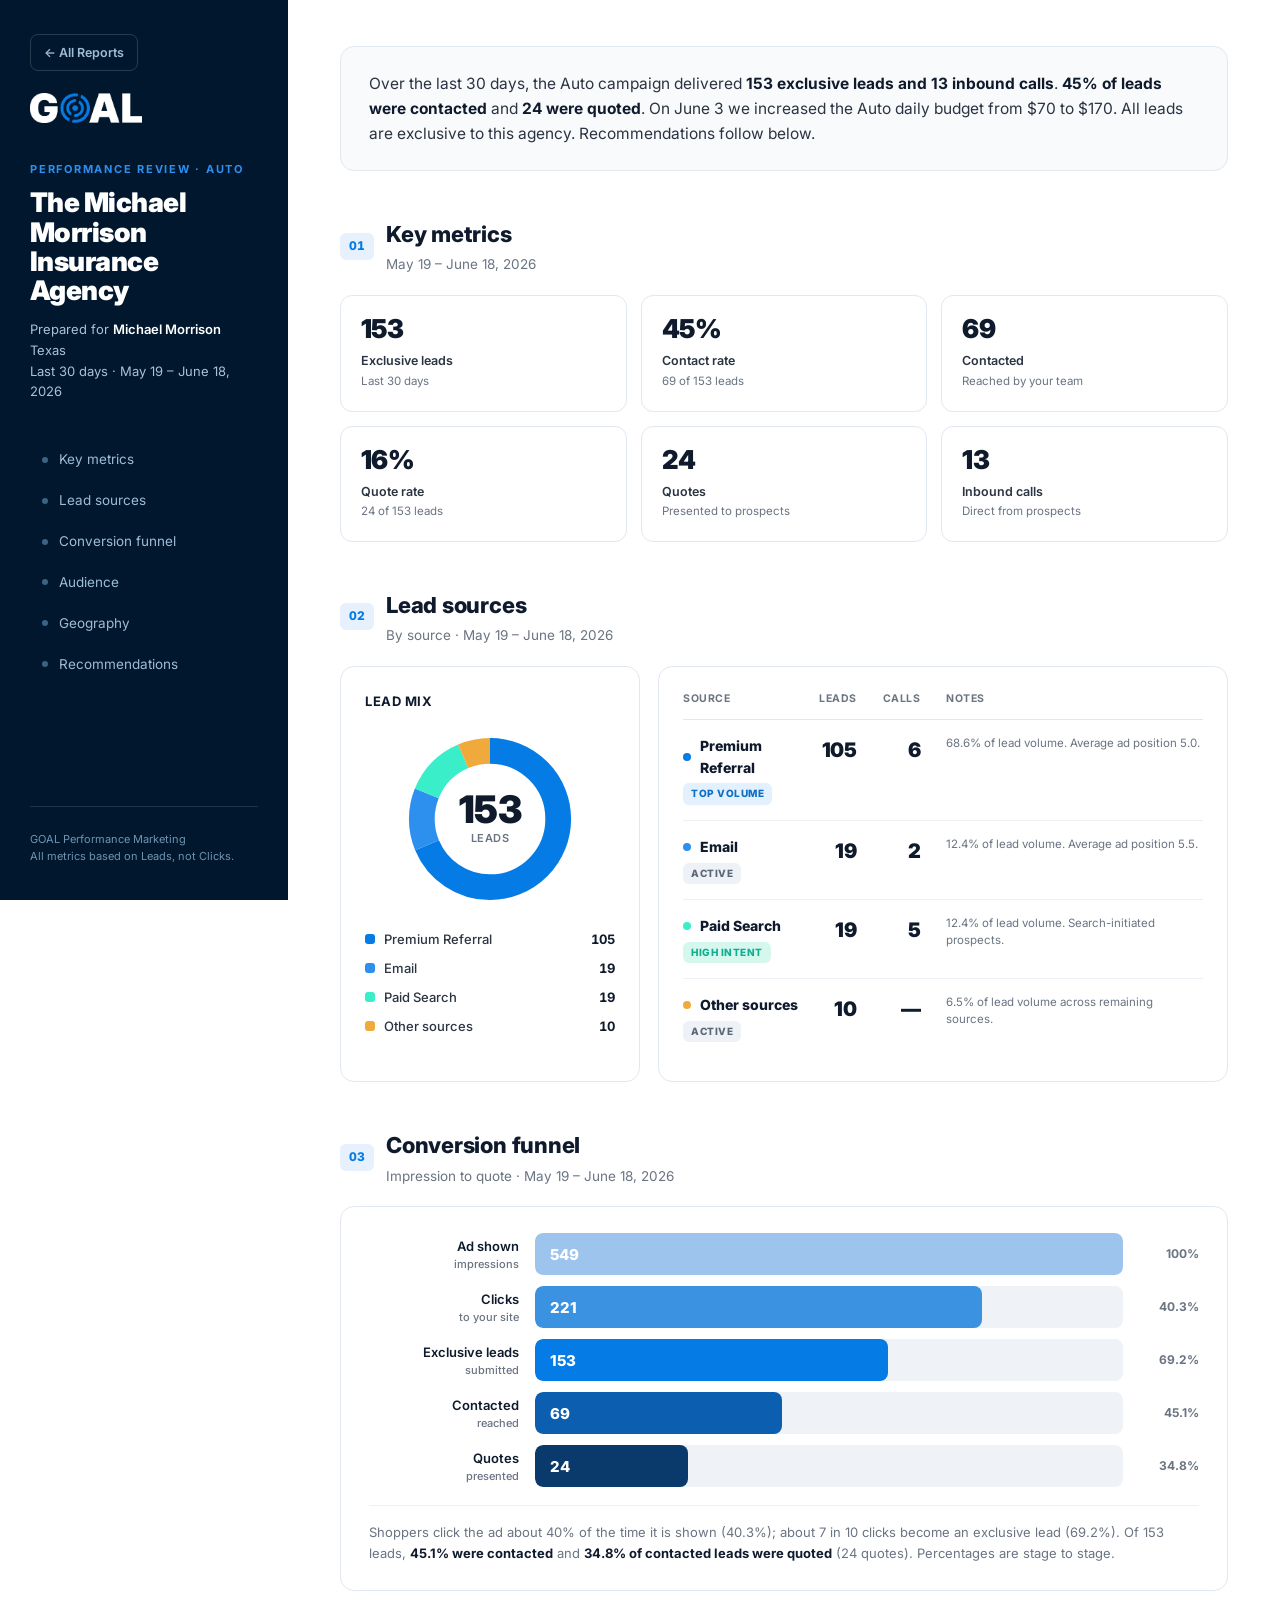
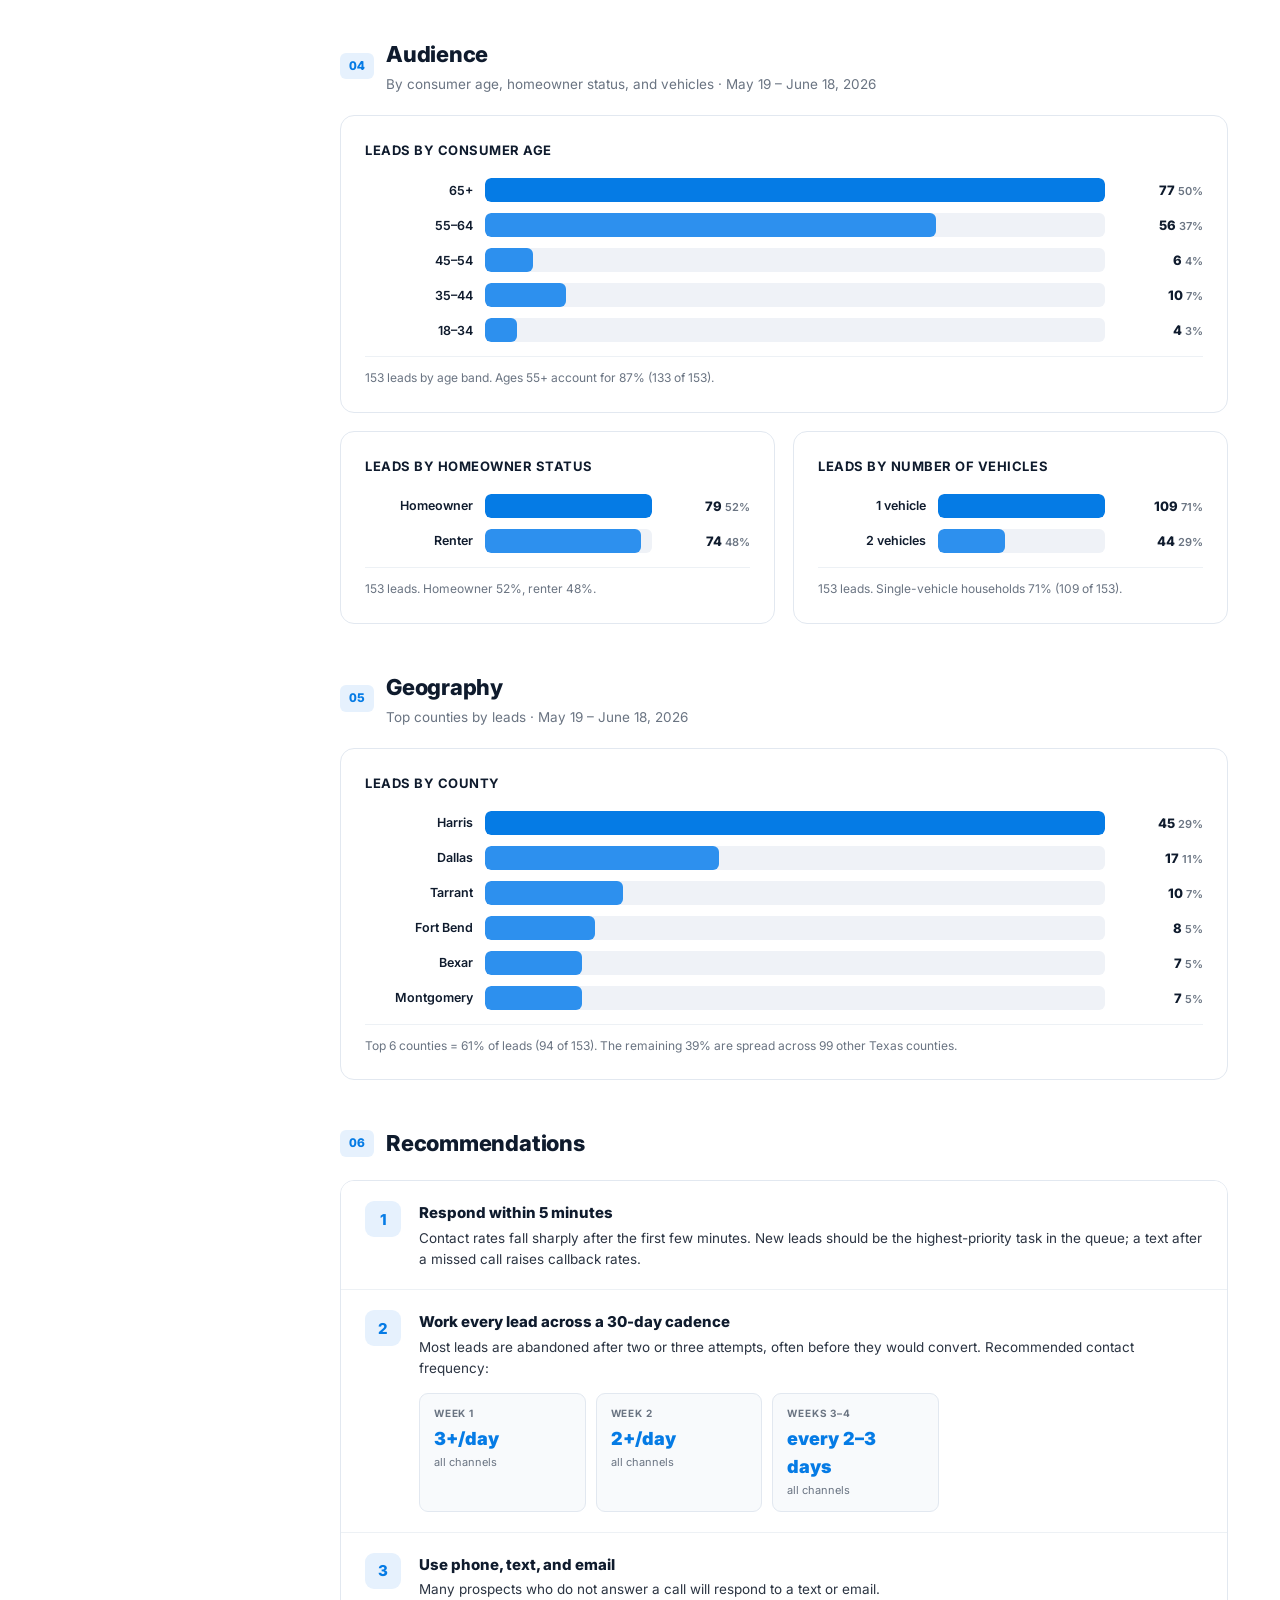
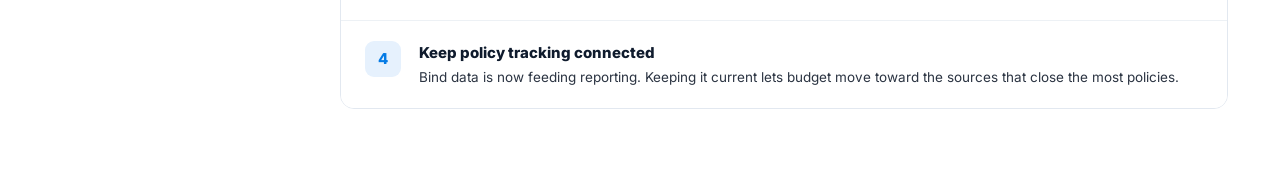
==== reports/auto-performance-review.html @ d8859032 "Change report back-button text to "All Reports" Co-Authored-By: Claude Opus 4.8 <noreply@anthropic.c" ====
<!DOCTYPE html>
<html lang="en">
<head>
<meta charset="UTF-8">
<meta name="viewport" content="width=device-width, initial-scale=1.0">
<title>The Michael Morrison Insurance Agency — Auto Performance Review</title>
<link rel="preconnect" href="https://fonts.googleapis.com">
<link rel="preconnect" href="https://fonts.gstatic.com" crossorigin>
<link href="https://fonts.googleapis.com/css2?family=Inter:wght@400;500;600;700;800;900&display=swap" rel="stylesheet">
<style>
:root{
  --blue:#057BE5; --blue-hover:#0C6EC5; --sky:#308ED6; --mint:#3BEECA; --mint-d:#0fae8f;
  --navy:#00172D; --navy-2:#062c4e; --navy-deep:#001020;
  --ink:#0F1B2D; --body:#2B3442; --muted:#6A7482;
  --white:#fff; --off:#F8FAFC; --gray:#EFF2F7; --divider:#EDF1F5; --line:#E2E8F0;
  --success:#2BBF7A; --warning:#F0A93B;
}
*{margin:0;padding:0;box-sizing:border-box;}
html{-webkit-font-smoothing:antialiased;scroll-behavior:smooth;}
body{font-family:'Inter',system-ui,sans-serif;background:var(--gray);color:var(--body);line-height:1.55;}
.shell{max-width:1280px;margin:0 auto;display:grid;grid-template-columns:288px 1fr;min-height:100vh;background:var(--white);}
.side{background:var(--navy);color:#cfe0ee;padding:34px 30px;position:sticky;top:0;height:100vh;display:flex;flex-direction:column;}
.side .logo{height:30px;align-self:flex-start;margin-bottom:38px;}
.backlink{display:inline-flex;align-items:center;gap:8px;align-self:flex-start;font-size:12.5px;font-weight:600;color:#9fbcd6;text-decoration:none;margin-bottom:22px;padding:8px 13px;border:1px solid rgba(255,255,255,.16);border-radius:8px;transition:background .15s,color .15s,border-color .15s;}
.backlink:hover{background:rgba(255,255,255,.08);color:#fff;border-color:rgba(255,255,255,.3);}
@media print{.backlink{display:none;}}
.side .eb{font-size:11px;font-weight:700;letter-spacing:.16em;text-transform:uppercase;color:#2D90EE;}
.side h1{font-size:27px;font-weight:900;color:#fff;line-height:1.08;letter-spacing:-.02em;margin:10px 0 14px;}
.side .who{font-size:13px;color:#a7c2da;line-height:1.6;}
.side .who b{color:#fff;font-weight:600;}
.side nav{margin-top:38px;display:flex;flex-direction:column;gap:2px;}
.side nav a{font-size:13.5px;color:#9fbcd6;text-decoration:none;padding:9px 12px;border-radius:8px;display:flex;align-items:center;gap:11px;transition:background .15s,color .15s;}
.side nav a:hover{background:rgba(255,255,255,.06);color:#fff;text-decoration:none;}
.side nav a .dot{width:6px;height:6px;border-radius:50%;background:#3a6386;flex-shrink:0;}
.side nav a:hover .dot{background:var(--mint);}
.side .foot{margin-top:auto;padding-top:24px;border-top:1px solid rgba(255,255,255,.12);font-size:11px;color:#6f93b3;line-height:1.6;}
.main{padding:46px 52px 60px;}
.block{margin-bottom:46px;scroll-margin-top:24px;}
.bhead{display:flex;align-items:center;gap:12px;margin-bottom:20px;}
.bhead .ix{font-size:12px;font-weight:800;color:var(--blue);font-variant-numeric:tabular-nums;background:#E6F1FD;padding:4px 9px;border-radius:6px;}
.bhead h2{font-size:22px;font-weight:800;color:var(--ink);letter-spacing:-.01em;}
.bhead p{font-size:13.5px;color:var(--muted);margin-top:3px;}
.exec{background:var(--off);border:1px solid var(--line);border-radius:14px;padding:24px 28px;margin-bottom:46px;}
.exec p{font-size:15.5px;line-height:1.62;color:var(--body);}
.exec p b{color:var(--ink);font-weight:700;}
.kgrid{display:grid;grid-template-columns:repeat(3,1fr);gap:14px;}
.kc{border:1px solid var(--line);border-radius:12px;padding:20px;background:var(--white);}
.kc .v{font-size:26px;font-weight:900;color:var(--ink);letter-spacing:-.02em;line-height:1;}
.kc .k{font-size:12.5px;color:var(--body);font-weight:600;margin-top:9px;}
.kc .d{font-size:11.5px;color:var(--muted);margin-top:2px;}
.split{display:grid;grid-template-columns:300px 1fr;gap:18px;}
.panel{border:1px solid var(--line);border-radius:14px;padding:24px;background:var(--white);}
.panel .pt{font-size:13px;font-weight:700;color:var(--ink);text-transform:uppercase;letter-spacing:.04em;margin-bottom:18px;}
.donut-wrap{display:flex;flex-direction:column;align-items:center;}
.donut{position:relative;width:180px;height:180px;}
.donut .center{position:absolute;inset:0;display:flex;flex-direction:column;align-items:center;justify-content:center;}
.donut .center .n{font-size:38px;font-weight:900;color:var(--ink);letter-spacing:-.02em;line-height:1;}
.donut .center .l{font-size:11px;color:var(--muted);font-weight:600;text-transform:uppercase;letter-spacing:.04em;margin-top:2px;}
.legend{width:100%;margin-top:20px;display:flex;flex-direction:column;gap:9px;}
.legend .li{display:flex;align-items:center;gap:9px;font-size:13px;}
.legend .li .sw{width:10px;height:10px;border-radius:3px;}
.legend .li .nm{color:var(--body);font-weight:500;}
.legend .li .vl{margin-left:auto;font-weight:700;color:var(--ink);font-variant-numeric:tabular-nums;}
.ltable{width:100%;border-collapse:collapse;}
.ltable th{font-size:10.5px;font-weight:700;color:var(--muted);text-transform:uppercase;letter-spacing:.05em;text-align:left;padding:0 0 12px;border-bottom:1px solid var(--line);}
.ltable th.r,.ltable td.r{text-align:right;padding-right:26px;}
.ltable td{padding:15px 0;border-bottom:1px solid var(--divider);font-size:13.5px;color:var(--body);vertical-align:top;}
.ltable tr:last-child td{border-bottom:none;}
.ltable .nm{font-weight:800;color:var(--ink);font-size:14px;display:flex;align-items:center;gap:9px;}
.ltable .nm .bd{width:8px;height:8px;border-radius:50%;}
.ltable .tag{display:inline-block;font-size:10px;font-weight:800;letter-spacing:.05em;text-transform:uppercase;padding:3px 8px;border-radius:6px;margin-top:5px;}
.tag.blue{background:#E3F0FD;color:var(--blue-hover);} .tag.mint{background:#D6F7EE;color:var(--mint-d);} .tag.amber{background:#FDF0DA;color:#9a6712;} .tag.gray{background:#EEF2F6;color:#5b6776;}
.ltable .big{font-size:20px;font-weight:900;color:var(--ink);letter-spacing:-.02em;}
.ltable .sub{font-size:11.5px;color:var(--muted);line-height:1.45;max-width:260px;}
.fpanel{border:1px solid var(--line);border-radius:14px;padding:26px 28px;background:var(--white);}
.fstep{display:flex;align-items:center;gap:16px;margin-bottom:11px;}
.fstep .lab{width:150px;flex-shrink:0;text-align:right;font-size:13px;font-weight:600;color:var(--ink);}
.fstep .lab small{display:block;font-weight:500;color:var(--muted);font-size:11px;}
.fbar{flex:1;height:42px;background:var(--gray);border-radius:8px;overflow:hidden;}
.fbar i{display:flex;align-items:center;height:100%;border-radius:8px;width:0;color:#fff;font-weight:800;font-size:15px;padding-left:15px;transition:width 1.1s cubic-bezier(.2,.7,.2,1);font-style:normal;}
.fstep .pct{width:60px;flex-shrink:0;font-size:12px;color:var(--muted);font-weight:700;text-align:right;}
.fnote{font-size:13px;color:var(--muted);line-height:1.6;margin-top:18px;padding-top:16px;border-top:1px solid var(--divider);}
.fnote b{color:var(--ink);font-weight:700;}
.plan{border:1px solid var(--line);border-radius:14px;overflow:hidden;}
.pstep{display:flex;gap:18px;padding:20px 24px;border-top:1px solid var(--divider);background:var(--white);}
.pstep:first-child{border-top:none;}
.pstep .num{flex-shrink:0;width:36px;height:36px;border-radius:9px;background:#E6F1FD;color:var(--blue);font-weight:800;font-size:15px;display:flex;align-items:center;justify-content:center;}
.pstep .h{font-size:15px;font-weight:800;color:var(--ink);}
.pstep .b{font-size:13.5px;color:var(--body);line-height:1.55;margin-top:3px;}
.cad{display:grid;grid-template-columns:repeat(3,1fr);gap:10px;margin-top:14px;max-width:520px;}
.cad .c{border:1px solid var(--line);border-radius:9px;padding:12px 14px;background:var(--off);}
.cad .c .w{font-size:10px;text-transform:uppercase;letter-spacing:.08em;color:var(--muted);font-weight:700;}
.cad .c .n{font-size:18px;font-weight:900;color:var(--blue);margin:4px 0 1px;}
.cad .c .s{font-size:11px;color:var(--muted);}
@media print{
  body{background:#fff;} .shell{display:block;max-width:none;}
  .side{position:static;height:auto;flex-direction:row;align-items:center;justify-content:space-between;padding:20px 30px;}
  .side nav,.side .foot{display:none;} .side h1{margin:0;} .side .who{display:none;}
  .kc,.fpanel,.panel,.plan{break-inside:avoid;}
}
@media(max-width:900px){
  .shell{grid-template-columns:1fr;}
  .side{position:static;height:auto;} .side nav{display:none;}
  .main{padding:32px 22px;} .kgrid{grid-template-columns:1fr 1fr;} .split{grid-template-columns:1fr;}
}
@media(max-width:560px){ .kgrid,.cad{grid-template-columns:1fr;} .fstep .lab{width:104px;} }
.cgrid2{display:grid;grid-template-columns:1fr 1fr;gap:18px;}
.hbars{display:flex;flex-direction:column;gap:11px;margin-top:2px;}
.hrow{display:flex;align-items:center;gap:12px;}
.hrow .hl{width:108px;flex-shrink:0;font-size:12.5px;color:var(--ink);font-weight:600;text-align:right;}
.htrack{flex:1;height:24px;background:var(--gray);border-radius:6px;overflow:hidden;}
.htrack i{display:block;height:100%;width:0;border-radius:6px;transition:width 1s cubic-bezier(.2,.7,.2,1);}
.hrow .hv{width:86px;flex-shrink:0;font-size:13px;font-weight:800;color:var(--ink);text-align:right;}
.hrow .hv span{font-weight:600;color:var(--muted);font-size:11px;}
.cnote{font-size:12px;color:var(--muted);line-height:1.55;margin-top:14px;padding-top:12px;border-top:1px solid var(--divider);}
@media(max-width:820px){.cgrid2{grid-template-columns:1fr;}}
</style>
</head>
<body>
<div class="shell">

  <aside class="side">
    <a class="backlink" href="../index.html">&larr; All Reports</a>
    <img class="logo" src="[data-uri]" alt="GOAL">
    <div class="eb">Performance Review &middot; Auto</div>
    <h1>The Michael Morrison Insurance Agency</h1>
    <div class="who">Prepared for <b>Michael Morrison</b><br>Texas<br>Last 30 days &middot; May 19 &ndash; June 18, 2026</div>
    <nav>
      <a href="#s1"><span class="dot"></span>Key metrics</a>
      <a href="#s2"><span class="dot"></span>Lead sources</a>
      <a href="#s3"><span class="dot"></span>Conversion funnel</a>
      <a href="#s4"><span class="dot"></span>Audience</a>
      <a href="#s5"><span class="dot"></span>Geography</a>
      <a href="#s6"><span class="dot"></span>Recommendations</a>
    </nav>
    <div class="foot">GOAL Performance Marketing<br>All metrics based on Leads, not Clicks.</div>
  </aside>

  <main class="main">

    <div class="exec">
      <p>Over the last 30 days, the Auto campaign delivered <b>153 exclusive leads and 13 inbound calls</b>. <b>45% of leads were contacted</b> and <b>24 were quoted</b>. On June 3 we increased the Auto daily budget from $70 to $170. All leads are exclusive to this agency. Recommendations follow below.</p>
    </div>

    <section class="block" id="s1">
      <div class="bhead"><span class="ix">01</span><div><h2>Key metrics</h2><p>May 19 &ndash; June 18, 2026</p></div></div>
            <div class="kgrid">
        <div class="kc"><div class="v">153</div><div class="k">Exclusive leads</div><div class="d">Last 30 days</div></div>
        <div class="kc"><div class="v">45%</div><div class="k">Contact rate</div><div class="d">69 of 153 leads</div></div>
        <div class="kc"><div class="v">69</div><div class="k">Contacted</div><div class="d">Reached by your team</div></div>
        <div class="kc"><div class="v">16%</div><div class="k">Quote rate</div><div class="d">24 of 153 leads</div></div>
        <div class="kc"><div class="v">24</div><div class="k">Quotes</div><div class="d">Presented to prospects</div></div>
        <div class="kc"><div class="v">13</div><div class="k">Inbound calls</div><div class="d">Direct from prospects</div></div>
      </div>
    </section>

    <section class="block" id="s2">
      <div class="bhead"><span class="ix">02</span><div><h2>Lead sources</h2><p>By source &middot; May 19 &ndash; June 18, 2026</p></div></div>
      <div class="split">
        <div class="panel">
          <div class="pt">Lead mix</div>
          <div class="donut-wrap">
            <div class="donut">
              <svg viewBox="0 0 42 42" width="180" height="180">
                <circle cx="21" cy="21" r="15.915" fill="none" stroke="#EFF2F7" stroke-width="6"></circle>
                <circle class="seg" cx="21" cy="21" r="15.915" fill="none" stroke="#057BE5" stroke-width="6" stroke-dasharray="0 100" data-dash="68.6" transform="rotate(-90 21 21)"></circle>
                <circle class="seg" cx="21" cy="21" r="15.915" fill="none" stroke="#2D90EE" stroke-width="6" stroke-dasharray="0 100" data-dash="12.4" data-offset="68.6" transform="rotate(-90 21 21)"></circle>
                <circle class="seg" cx="21" cy="21" r="15.915" fill="none" stroke="#3BEECA" stroke-width="6" stroke-dasharray="0 100" data-dash="12.4" data-offset="81.0" transform="rotate(-90 21 21)"></circle>
                <circle class="seg" cx="21" cy="21" r="15.915" fill="none" stroke="#F0A93B" stroke-width="6" stroke-dasharray="0 100" data-dash="6.6" data-offset="93.4" transform="rotate(-90 21 21)"></circle>
              </svg>
              <div class="center"><div class="n">153</div><div class="l">leads</div></div>
            </div>
            <div class="legend">
              <div class="li"><span class="sw" style="background:#057BE5"></span><span class="nm">Premium Referral</span><span class="vl">105</span></div>
              <div class="li"><span class="sw" style="background:#2D90EE"></span><span class="nm">Email</span><span class="vl">19</span></div>
              <div class="li"><span class="sw" style="background:#3BEECA"></span><span class="nm">Paid Search</span><span class="vl">19</span></div>
              <div class="li"><span class="sw" style="background:#F0A93B"></span><span class="nm">Other sources</span><span class="vl">10</span></div>
            </div>
          </div>
        </div>
        <div class="panel">
          <table class="ltable">
            <thead><tr><th>Source</th><th class="r">Leads</th><th class="r">Calls</th><th>Notes</th></tr></thead>
            <tbody>
              <tr>
                <td><div class="nm"><span class="bd" style="background:#057BE5"></span>Premium Referral</div><span class="tag blue">Top volume</span></td>
                <td class="r"><span class="big">105</span></td>
                <td class="r"><span class="big">6</span></td>
                <td><div class="sub">68.6% of lead volume. Average ad position 5.0.</div></td>
              </tr>
              <tr>
                <td><div class="nm"><span class="bd" style="background:#2D90EE"></span>Email</div><span class="tag gray">Active</span></td>
                <td class="r"><span class="big">19</span></td>
                <td class="r"><span class="big">2</span></td>
                <td><div class="sub">12.4% of lead volume. Average ad position 5.5.</div></td>
              </tr>
              <tr>
                <td><div class="nm"><span class="bd" style="background:#3BEECA"></span>Paid Search</div><span class="tag mint">High intent</span></td>
                <td class="r"><span class="big">19</span></td>
                <td class="r"><span class="big">5</span></td>
                <td><div class="sub">12.4% of lead volume. Search-initiated prospects.</div></td>
              </tr>
              <tr>
                <td><div class="nm"><span class="bd" style="background:#F0A93B"></span>Other sources</div><span class="tag gray">Active</span></td>
                <td class="r"><span class="big">10</span></td>
                <td class="r"><span class="big">&mdash;</span></td>
                <td><div class="sub">6.5% of lead volume across remaining sources.</div></td>
              </tr>
            </tbody>
          </table>
        </div>
      </div>
    </section>

    <section class="block" id="s3">
      <div class="bhead"><span class="ix">03</span><div><h2>Conversion funnel</h2><p>Impression to quote &middot; May 19 &ndash; June 18, 2026</p></div></div>
      <div class="fpanel">
        <div class="fstep"><div class="lab">Ad shown<small>impressions</small></div><div class="fbar"><i style="background:#9cc4ec" data-w="100">549</i></div><div class="pct">100%</div></div>
        <div class="fstep"><div class="lab">Clicks<small>to your site</small></div><div class="fbar"><i style="background:#3a92e0" data-w="76">221</i></div><div class="pct">40.3%</div></div>
        <div class="fstep"><div class="lab">Exclusive leads<small>submitted</small></div><div class="fbar"><i style="background:#057BE5" data-w="60">153</i></div><div class="pct">69.2%</div></div>
        <div class="fstep"><div class="lab">Contacted<small>reached</small></div><div class="fbar"><i style="background:#0c5fb0" data-w="42">69</i></div><div class="pct">45.1%</div></div>
        <div class="fstep"><div class="lab">Quotes<small>presented</small></div><div class="fbar"><i style="background:#0a3a6b" data-w="26">24</i></div><div class="pct">34.8%</div></div>
        <div class="fnote">Shoppers click the ad about 40% of the time it is shown (40.3%); about 7 in 10 clicks become an exclusive lead (69.2%). Of 153 leads, <b>45.1% were contacted</b> and <b>34.8% of contacted leads were quoted</b> (24 quotes). Percentages are stage to stage.</div>
      </div>
    </section>

    <section class="block" id="s4">
      <div class="bhead"><span class="ix">04</span><div><h2>Audience</h2><p>By consumer age, homeowner status, and vehicles &middot; May 19 &ndash; June 18, 2026</p></div></div>
      <div class="panel animate" style="margin-bottom:18px;">
        <div class="pt">Leads by consumer age</div>
        <div class="hbars">
          <div class="hrow"><div class="hl">65+</div><div class="htrack"><i data-w="100" style="background:#057BE5"></i></div><div class="hv">77 <span>50%</span></div></div>
          <div class="hrow"><div class="hl">55&ndash;64</div><div class="htrack"><i data-w="72.7" style="background:#2D90EE"></i></div><div class="hv">56 <span>37%</span></div></div>
          <div class="hrow"><div class="hl">45&ndash;54</div><div class="htrack"><i data-w="7.8" style="background:#2D90EE"></i></div><div class="hv">6 <span>4%</span></div></div>
          <div class="hrow"><div class="hl">35&ndash;44</div><div class="htrack"><i data-w="13.0" style="background:#2D90EE"></i></div><div class="hv">10 <span>7%</span></div></div>
          <div class="hrow"><div class="hl">18&ndash;34</div><div class="htrack"><i data-w="5.2" style="background:#2D90EE"></i></div><div class="hv">4 <span>3%</span></div></div>
        </div>
        <div class="cnote">153 leads by age band. Ages 55+ account for 87% (133 of 153).</div>
      </div>
      <div class="cgrid2">
        <div class="panel animate">
          <div class="pt">Leads by homeowner status</div>
          <div class="hbars">
          <div class="hrow"><div class="hl">Homeowner</div><div class="htrack"><i data-w="100" style="background:#057BE5"></i></div><div class="hv">79 <span>52%</span></div></div>
          <div class="hrow"><div class="hl">Renter</div><div class="htrack"><i data-w="93.7" style="background:#2D90EE"></i></div><div class="hv">74 <span>48%</span></div></div>
          </div>
          <div class="cnote">153 leads. Homeowner 52%, renter 48%.</div>
        </div>
        <div class="panel animate">
          <div class="pt">Leads by number of vehicles</div>
          <div class="hbars">
          <div class="hrow"><div class="hl">1 vehicle</div><div class="htrack"><i data-w="100" style="background:#057BE5"></i></div><div class="hv">109 <span>71%</span></div></div>
          <div class="hrow"><div class="hl">2 vehicles</div><div class="htrack"><i data-w="40.4" style="background:#2D90EE"></i></div><div class="hv">44 <span>29%</span></div></div>
          </div>
          <div class="cnote">153 leads. Single-vehicle households 71% (109 of 153).</div>
        </div>
      </div>
    </section>

    <section class="block" id="s5">
      <div class="bhead"><span class="ix">05</span><div><h2>Geography</h2><p>Top counties by leads &middot; May 19 &ndash; June 18, 2026</p></div></div>
      <div class="panel animate">
        <div class="pt">Leads by county</div>
        <div class="hbars">
          <div class="hrow"><div class="hl">Harris</div><div class="htrack"><i data-w="100" style="background:#057BE5"></i></div><div class="hv">45 <span>29%</span></div></div>
          <div class="hrow"><div class="hl">Dallas</div><div class="htrack"><i data-w="37.8" style="background:#2D90EE"></i></div><div class="hv">17 <span>11%</span></div></div>
          <div class="hrow"><div class="hl">Tarrant</div><div class="htrack"><i data-w="22.2" style="background:#2D90EE"></i></div><div class="hv">10 <span>7%</span></div></div>
          <div class="hrow"><div class="hl">Fort Bend</div><div class="htrack"><i data-w="17.8" style="background:#2D90EE"></i></div><div class="hv">8 <span>5%</span></div></div>
          <div class="hrow"><div class="hl">Bexar</div><div class="htrack"><i data-w="15.6" style="background:#2D90EE"></i></div><div class="hv">7 <span>5%</span></div></div>
          <div class="hrow"><div class="hl">Montgomery</div><div class="htrack"><i data-w="15.6" style="background:#2D90EE"></i></div><div class="hv">7 <span>5%</span></div></div>
        </div>
        <div class="cnote">Top 6 counties = 61% of leads (94 of 153). The remaining 39% are spread across 99 other Texas counties.</div>
      </div>
    </section>

    <section class="block" id="s6" style="margin-bottom:0;">
      <div class="bhead"><span class="ix">06</span><div><h2>Recommendations</h2></div></div>
      <div class="plan">
        <div class="pstep"><div class="num">1</div><div><div class="h">Respond within 5 minutes</div><div class="b">Contact rates fall sharply after the first few minutes. New leads should be the highest-priority task in the queue; a text after a missed call raises callback rates.</div></div></div>
        <div class="pstep"><div class="num">2</div><div><div class="h">Work every lead across a 30-day cadence</div><div class="b">Most leads are abandoned after two or three attempts, often before they would convert. Recommended contact frequency:</div>
          <div class="cad"><div class="c"><div class="w">Week 1</div><div class="n">3+/day</div><div class="s">all channels</div></div><div class="c"><div class="w">Week 2</div><div class="n">2+/day</div><div class="s">all channels</div></div><div class="c"><div class="w">Weeks 3&ndash;4</div><div class="n">every 2&ndash;3 days</div><div class="s">all channels</div></div></div>
        </div></div>
        <div class="pstep"><div class="num">3</div><div><div class="h">Use phone, text, and email</div><div class="b">Many prospects who do not answer a call will respond to a text or email.</div></div></div>
        <div class="pstep"><div class="num">4</div><div><div class="h">Keep policy tracking connected</div><div class="b">Bind data is now feeding reporting. Keeping it current lets budget move toward the sources that close the most policies.</div></div></div>
      </div>
    </section>

  </main>
</div>

<script>
const io=new IntersectionObserver((es)=>{es.forEach(e=>{if(e.isIntersecting){
  e.target.querySelectorAll('[data-w]').forEach(b=>{b.style.width=b.dataset.w+'%';});
  e.target.querySelectorAll('.seg').forEach(s=>{const d=+s.dataset.dash;const o=+(s.dataset.offset||0);
    s.setAttribute('stroke-dashoffset', -o);
    s.style.transition='stroke-dasharray 1.1s cubic-bezier(.2,.7,.2,1)';
    requestAnimationFrame(()=>{ s.setAttribute('stroke-dasharray', d+' '+(100-d)); });});
  io.unobserve(e.target);}});},{threshold:.25});
document.querySelectorAll('.fpanel,.split,.animate').forEach(el=>io.observe(el));
</script>
</body>
</html>
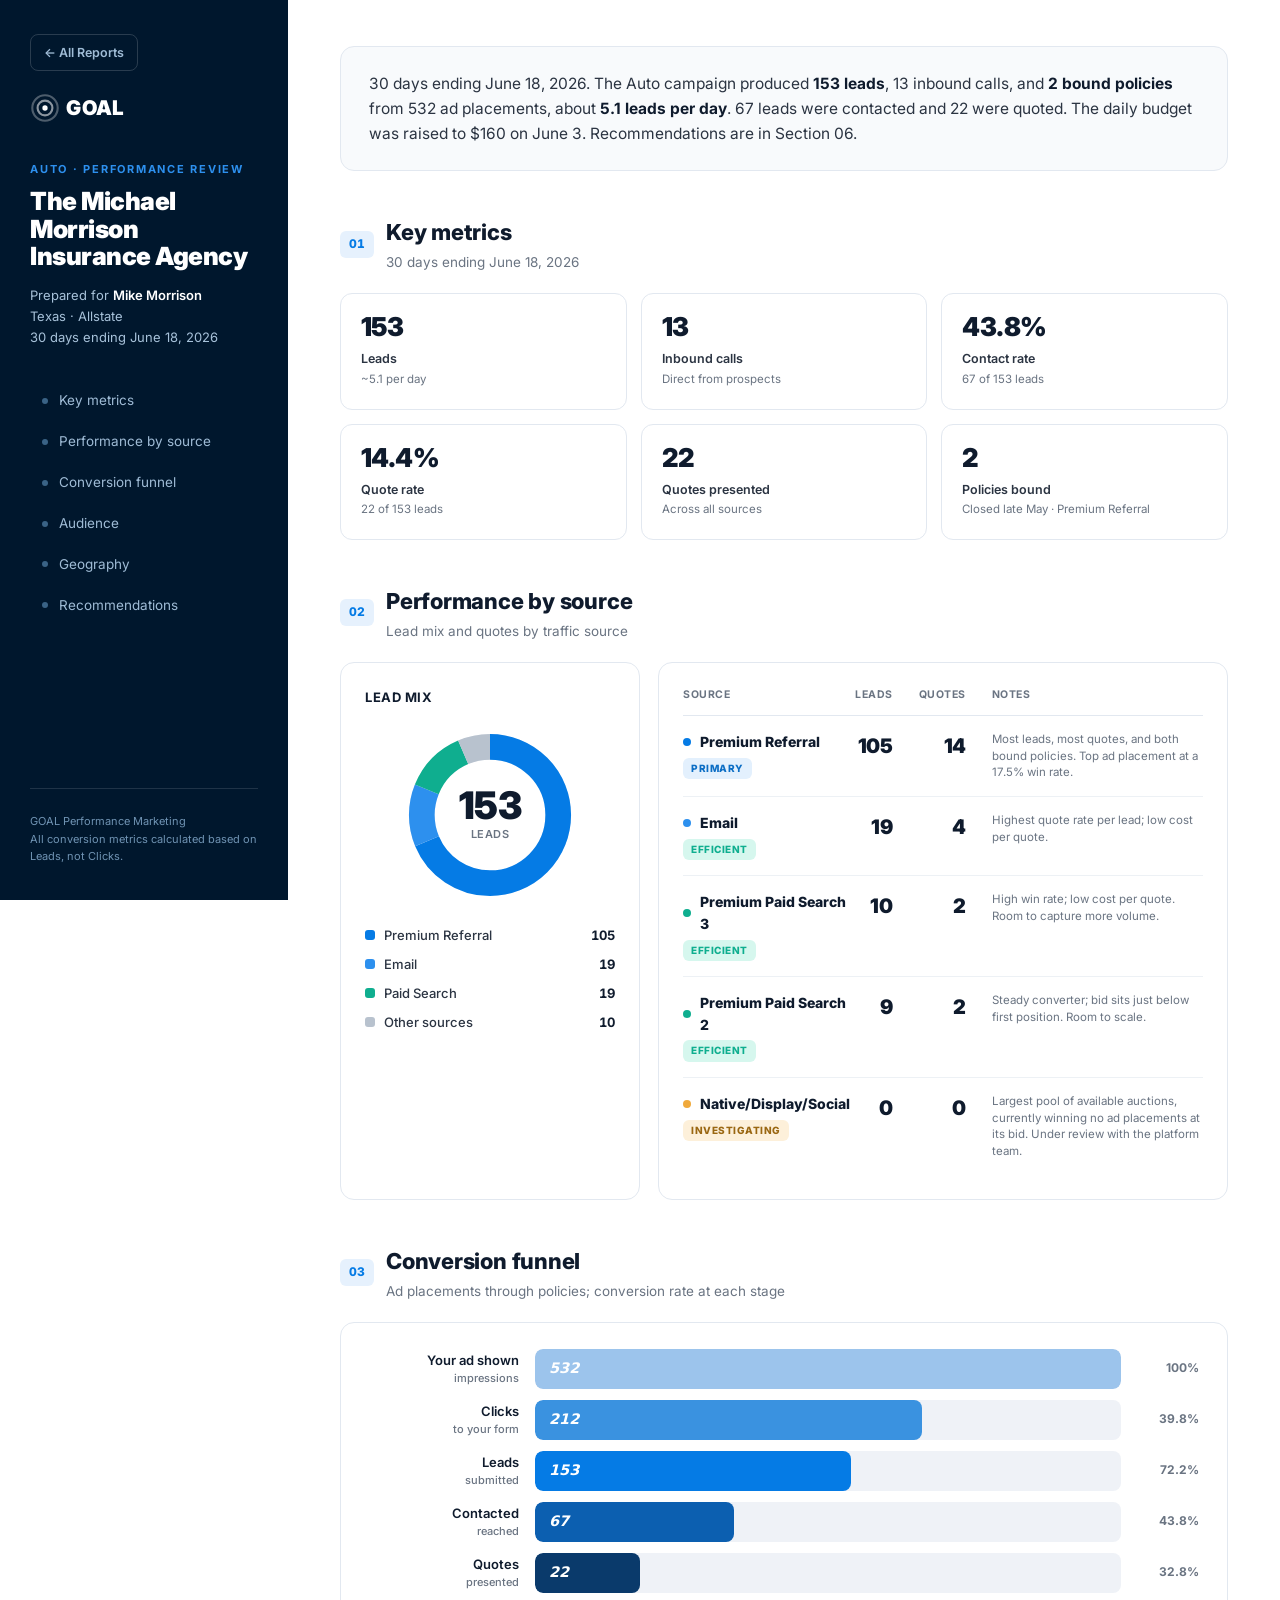
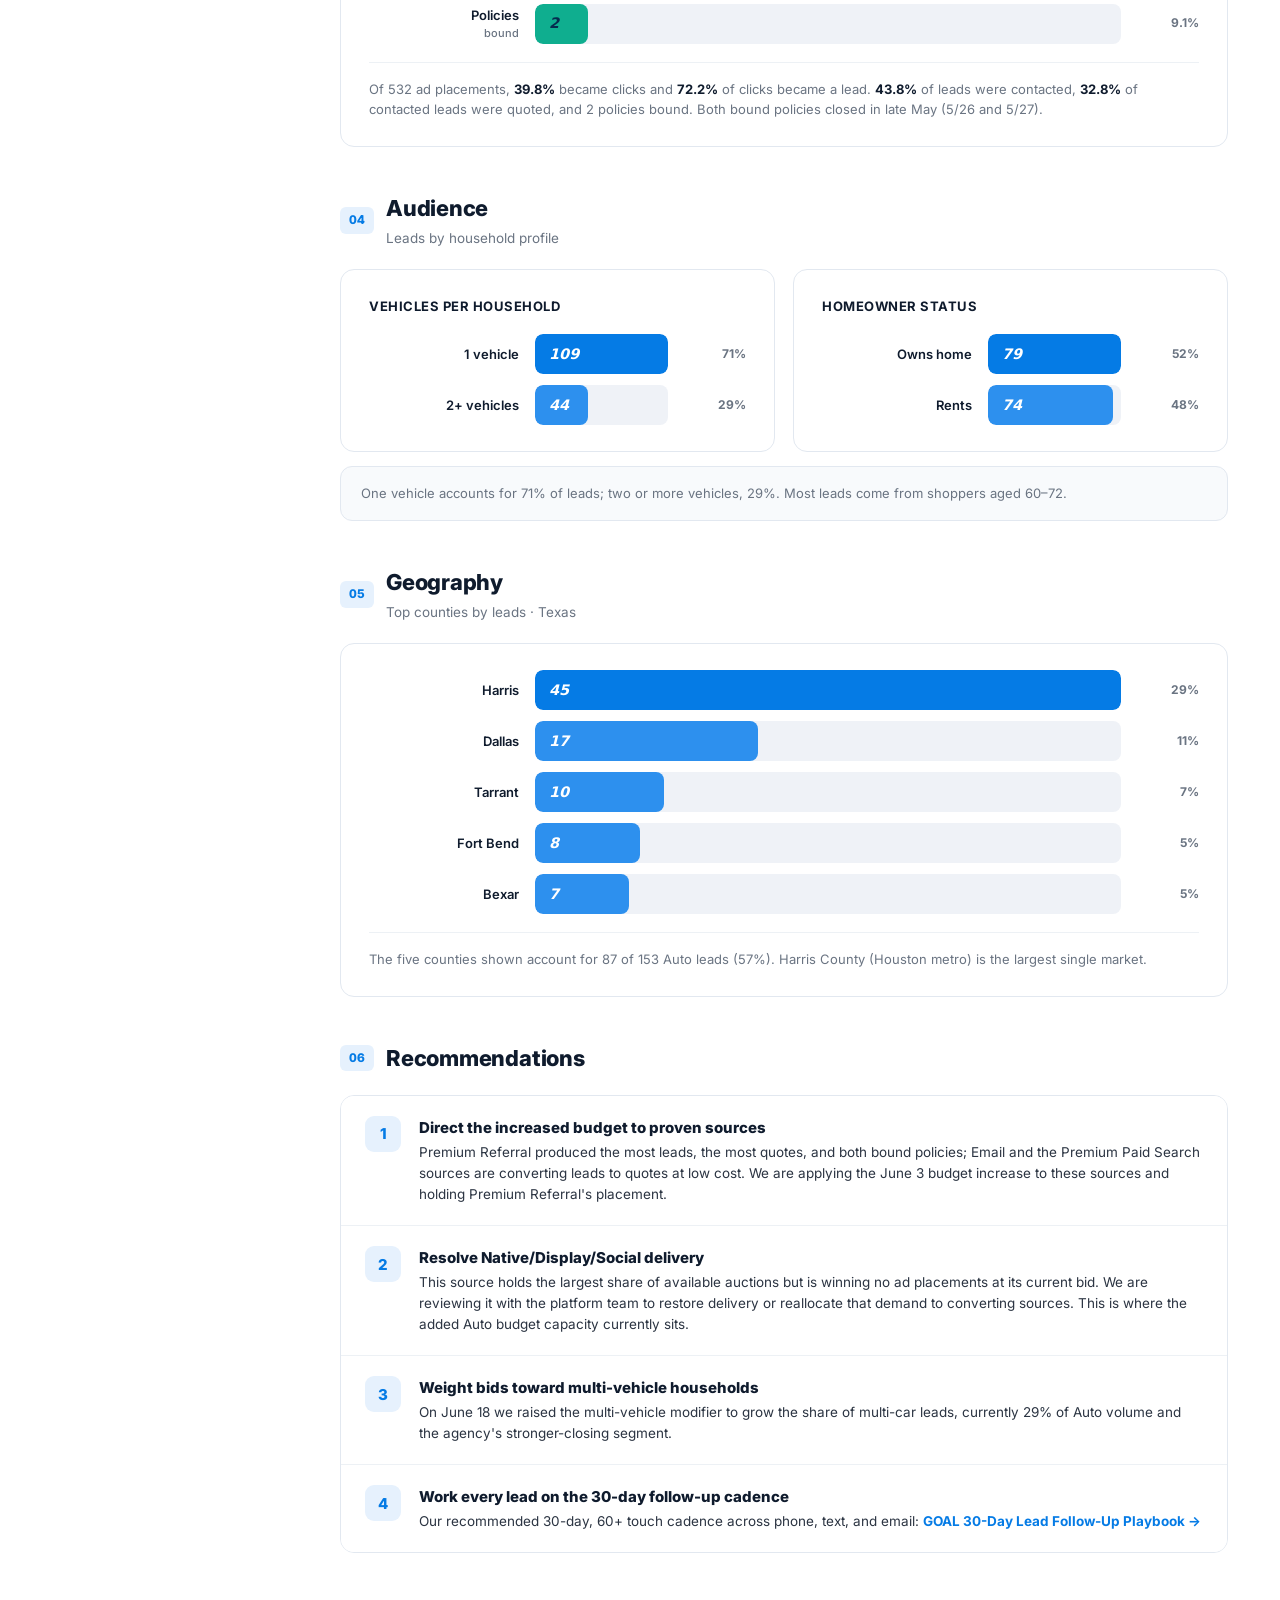
==== commit 62465573: "Update Auto & Home reports to latest versions - Replace both reports with the updated versions (new " ====
--- a/reports/auto-performance-review.html
+++ b/reports/auto-performance-review.html
@@ -3,7 +3,7 @@
 <head>
 <meta charset="UTF-8">
 <meta name="viewport" content="width=device-width, initial-scale=1.0">
-<title>The Michael Morrison Insurance Agency — Auto Performance Review</title>
+<title>The Michael Morrison Insurance Agency · Auto Performance Review</title>
 <link rel="preconnect" href="https://fonts.googleapis.com">
 <link rel="preconnect" href="https://fonts.gstatic.com" crossorigin>
 <link href="https://fonts.googleapis.com/css2?family=Inter:wght@400;500;600;700;800;900&display=swap" rel="stylesheet">
@@ -19,36 +19,47 @@
 html{-webkit-font-smoothing:antialiased;scroll-behavior:smooth;}
 body{font-family:'Inter',system-ui,sans-serif;background:var(--gray);color:var(--body);line-height:1.55;}
 .shell{max-width:1280px;margin:0 auto;display:grid;grid-template-columns:288px 1fr;min-height:100vh;background:var(--white);}
+
+/* ---------- Sidebar ---------- */
 .side{background:var(--navy);color:#cfe0ee;padding:34px 30px;position:sticky;top:0;height:100vh;display:flex;flex-direction:column;}
-.side .logo{height:30px;align-self:flex-start;margin-bottom:38px;}
+.side .logo{height:30px;width:auto;color:#fff;align-self:flex-start;margin-bottom:38px;}
 .backlink{display:inline-flex;align-items:center;gap:8px;align-self:flex-start;font-size:12.5px;font-weight:600;color:#9fbcd6;text-decoration:none;margin-bottom:22px;padding:8px 13px;border:1px solid rgba(255,255,255,.16);border-radius:8px;transition:background .15s,color .15s,border-color .15s;}
 .backlink:hover{background:rgba(255,255,255,.08);color:#fff;border-color:rgba(255,255,255,.3);}
 @media print{.backlink{display:none;}}
 .side .eb{font-size:11px;font-weight:700;letter-spacing:.16em;text-transform:uppercase;color:#2D90EE;}
-.side h1{font-size:27px;font-weight:900;color:#fff;line-height:1.08;letter-spacing:-.02em;margin:10px 0 14px;}
+.side h1{font-size:25px;font-weight:900;color:#fff;line-height:1.1;letter-spacing:-.02em;margin:10px 0 14px;}
 .side .who{font-size:13px;color:#a7c2da;line-height:1.6;}
 .side .who b{color:#fff;font-weight:600;}
-.side nav{margin-top:38px;display:flex;flex-direction:column;gap:2px;}
+.side nav{margin-top:34px;display:flex;flex-direction:column;gap:2px;}
 .side nav a{font-size:13.5px;color:#9fbcd6;text-decoration:none;padding:9px 12px;border-radius:8px;display:flex;align-items:center;gap:11px;transition:background .15s,color .15s;}
 .side nav a:hover{background:rgba(255,255,255,.06);color:#fff;text-decoration:none;}
 .side nav a .dot{width:6px;height:6px;border-radius:50%;background:#3a6386;flex-shrink:0;}
 .side nav a:hover .dot{background:var(--mint);}
 .side .foot{margin-top:auto;padding-top:24px;border-top:1px solid rgba(255,255,255,.12);font-size:11px;color:#6f93b3;line-height:1.6;}
+
+/* ---------- Main ---------- */
 .main{padding:46px 52px 60px;}
-.block{margin-bottom:46px;scroll-margin-top:24px;}
+.block{margin-bottom:44px;scroll-margin-top:24px;}
 .bhead{display:flex;align-items:center;gap:12px;margin-bottom:20px;}
 .bhead .ix{font-size:12px;font-weight:800;color:var(--blue);font-variant-numeric:tabular-nums;background:#E6F1FD;padding:4px 9px;border-radius:6px;}
 .bhead h2{font-size:22px;font-weight:800;color:var(--ink);letter-spacing:-.01em;}
 .bhead p{font-size:13.5px;color:var(--muted);margin-top:3px;}
-.exec{background:var(--off);border:1px solid var(--line);border-radius:14px;padding:24px 28px;margin-bottom:46px;}
+
+/* ---------- Exec ---------- */
+.exec{background:var(--off);border:1px solid var(--line);border-radius:14px;padding:24px 28px;margin-bottom:44px;}
 .exec p{font-size:15.5px;line-height:1.62;color:var(--body);}
 .exec p b{color:var(--ink);font-weight:700;}
+
+/* ---------- KPI cards ---------- */
 .kgrid{display:grid;grid-template-columns:repeat(3,1fr);gap:14px;}
 .kc{border:1px solid var(--line);border-radius:12px;padding:20px;background:var(--white);}
 .kc .v{font-size:26px;font-weight:900;color:var(--ink);letter-spacing:-.02em;line-height:1;}
 .kc .k{font-size:12.5px;color:var(--body);font-weight:600;margin-top:9px;}
 .kc .d{font-size:11.5px;color:var(--muted);margin-top:2px;}
+
+/* ---------- split: donut + table ---------- */
 .split{display:grid;grid-template-columns:300px 1fr;gap:18px;}
+.grid2{display:grid;grid-template-columns:1fr 1fr;gap:18px;}
 .panel{border:1px solid var(--line);border-radius:14px;padding:24px;background:var(--white);}
 .panel .pt{font-size:13px;font-weight:700;color:var(--ink);text-transform:uppercase;letter-spacing:.04em;margin-bottom:18px;}
 .donut-wrap{display:flex;flex-direction:column;align-items:center;}
@@ -69,18 +80,23 @@
 .ltable .nm{font-weight:800;color:var(--ink);font-size:14px;display:flex;align-items:center;gap:9px;}
 .ltable .nm .bd{width:8px;height:8px;border-radius:50%;}
 .ltable .tag{display:inline-block;font-size:10px;font-weight:800;letter-spacing:.05em;text-transform:uppercase;padding:3px 8px;border-radius:6px;margin-top:5px;}
-.tag.blue{background:#E3F0FD;color:var(--blue-hover);} .tag.mint{background:#D6F7EE;color:var(--mint-d);} .tag.amber{background:#FDF0DA;color:#9a6712;} .tag.gray{background:#EEF2F6;color:#5b6776;}
+.tag.blue{background:#E3F0FD;color:var(--blue-hover);} .tag.mint{background:#D6F7EE;color:var(--mint-d);} .tag.amber{background:#FDF0DA;color:#9a6712;}
 .ltable .big{font-size:20px;font-weight:900;color:var(--ink);letter-spacing:-.02em;}
-.ltable .sub{font-size:11.5px;color:var(--muted);line-height:1.45;max-width:260px;}
+.ltable .sub{font-size:11.5px;color:var(--muted);line-height:1.45;max-width:300px;}
+
+/* ---------- bars (funnel + audience + geo) ---------- */
 .fpanel{border:1px solid var(--line);border-radius:14px;padding:26px 28px;background:var(--white);}
 .fstep{display:flex;align-items:center;gap:16px;margin-bottom:11px;}
+.fstep:last-of-type{margin-bottom:0;}
 .fstep .lab{width:150px;flex-shrink:0;text-align:right;font-size:13px;font-weight:600;color:var(--ink);}
 .fstep .lab small{display:block;font-weight:500;color:var(--muted);font-size:11px;}
-.fbar{flex:1;height:42px;background:var(--gray);border-radius:8px;overflow:hidden;}
-.fbar i{display:flex;align-items:center;height:100%;border-radius:8px;width:0;color:#fff;font-weight:800;font-size:15px;padding-left:15px;transition:width 1.1s cubic-bezier(.2,.7,.2,1);font-style:normal;}
-.fstep .pct{width:60px;flex-shrink:0;font-size:12px;color:var(--muted);font-weight:700;text-align:right;}
+.fbar{flex:1;height:40px;background:var(--gray);border-radius:8px;overflow:hidden;}
+.fbar i{display:flex;align-items:center;height:100%;border-radius:8px;width:0;color:#fff;font-weight:800;font-size:14.5px;padding-left:14px;transition:width 1.1s cubic-bezier(.2,.7,.2,1);}
+.fstep .pct{width:62px;flex-shrink:0;font-size:12px;color:var(--muted);font-weight:700;text-align:right;}
 .fnote{font-size:13px;color:var(--muted);line-height:1.6;margin-top:18px;padding-top:16px;border-top:1px solid var(--divider);}
 .fnote b{color:var(--ink);font-weight:700;}
+
+/* ---------- Recommendations ---------- */
 .plan{border:1px solid var(--line);border-radius:14px;overflow:hidden;}
 .pstep{display:flex;gap:18px;padding:20px 24px;border-top:1px solid var(--divider);background:var(--white);}
 .pstep:first-child{border-top:none;}
@@ -92,28 +108,22 @@
 .cad .c .w{font-size:10px;text-transform:uppercase;letter-spacing:.08em;color:var(--muted);font-weight:700;}
 .cad .c .n{font-size:18px;font-weight:900;color:var(--blue);margin:4px 0 1px;}
 .cad .c .s{font-size:11px;color:var(--muted);}
+
 @media print{
   body{background:#fff;} .shell{display:block;max-width:none;}
   .side{position:static;height:auto;flex-direction:row;align-items:center;justify-content:space-between;padding:20px 30px;}
-  .side nav,.side .foot{display:none;} .side h1{margin:0;} .side .who{display:none;}
+  .side nav,.side .foot{display:none;} .side h1{margin:0;}
   .kc,.fpanel,.panel,.plan{break-inside:avoid;}
 }
 @media(max-width:900px){
   .shell{grid-template-columns:1fr;}
-  .side{position:static;height:auto;} .side nav{display:none;}
-  .main{padding:32px 22px;} .kgrid{grid-template-columns:1fr 1fr;} .split{grid-template-columns:1fr;}
+  .side{position:static;height:auto;}
+  .side nav{display:none;}
+  .main{padding:32px 22px;}
+  .kgrid{grid-template-columns:1fr 1fr;}
+  .split,.grid2{grid-template-columns:1fr;}
 }
 @media(max-width:560px){ .kgrid,.cad{grid-template-columns:1fr;} .fstep .lab{width:104px;} }
-.cgrid2{display:grid;grid-template-columns:1fr 1fr;gap:18px;}
-.hbars{display:flex;flex-direction:column;gap:11px;margin-top:2px;}
-.hrow{display:flex;align-items:center;gap:12px;}
-.hrow .hl{width:108px;flex-shrink:0;font-size:12.5px;color:var(--ink);font-weight:600;text-align:right;}
-.htrack{flex:1;height:24px;background:var(--gray);border-radius:6px;overflow:hidden;}
-.htrack i{display:block;height:100%;width:0;border-radius:6px;transition:width 1s cubic-bezier(.2,.7,.2,1);}
-.hrow .hv{width:86px;flex-shrink:0;font-size:13px;font-weight:800;color:var(--ink);text-align:right;}
-.hrow .hv span{font-weight:600;color:var(--muted);font-size:11px;}
-.cnote{font-size:12px;color:var(--muted);line-height:1.55;margin-top:14px;padding-top:12px;border-top:1px solid var(--divider);}
-@media(max-width:820px){.cgrid2{grid-template-columns:1fr;}}
 </style>
 </head>
 <body>
@@ -121,41 +131,46 @@
 
   <aside class="side">
     <a class="backlink" href="../index.html">&larr; All Reports</a>
-    <img class="logo" src="[data-uri]" alt="GOAL">
-    <div class="eb">Performance Review &middot; Auto</div>
+    <svg class="logo" viewBox="0 0 150 34" fill="none" xmlns="http://www.w3.org/2000/svg" role="img" aria-label="GOAL">
+      <circle cx="17" cy="17" r="14.4" stroke="currentColor" stroke-width="2.4" opacity="0.30"/>
+      <circle cx="17" cy="17" r="8.4" stroke="currentColor" stroke-width="2.4" opacity="0.55"/>
+      <circle cx="17" cy="17" r="3" fill="currentColor"/>
+      <text x="41" y="24.5" font-family="Inter, sans-serif" font-size="23" font-weight="900" letter-spacing="0.5" fill="currentColor">GOAL</text>
+    </svg>
+    <div class="eb">Auto · Performance Review</div>
     <h1>The Michael Morrison Insurance Agency</h1>
-    <div class="who">Prepared for <b>Michael Morrison</b><br>Texas<br>Last 30 days &middot; May 19 &ndash; June 18, 2026</div>
+    <div class="who">Prepared for <b>Mike Morrison</b><br>Texas · Allstate<br>30 days ending June 18, 2026</div>
     <nav>
       <a href="#s1"><span class="dot"></span>Key metrics</a>
-      <a href="#s2"><span class="dot"></span>Lead sources</a>
+      <a href="#s2"><span class="dot"></span>Performance by source</a>
       <a href="#s3"><span class="dot"></span>Conversion funnel</a>
       <a href="#s4"><span class="dot"></span>Audience</a>
       <a href="#s5"><span class="dot"></span>Geography</a>
       <a href="#s6"><span class="dot"></span>Recommendations</a>
     </nav>
-    <div class="foot">GOAL Performance Marketing<br>All metrics based on Leads, not Clicks.</div>
+    <div class="foot">GOAL Performance Marketing<br>All conversion metrics calculated based on Leads, not Clicks.</div>
   </aside>
 
   <main class="main">
 
     <div class="exec">
-      <p>Over the last 30 days, the Auto campaign delivered <b>153 exclusive leads and 13 inbound calls</b>. <b>45% of leads were contacted</b> and <b>24 were quoted</b>. On June 3 we increased the Auto daily budget from $70 to $170. All leads are exclusive to this agency. Recommendations follow below.</p>
+      <p>30 days ending June 18, 2026. The Auto campaign produced <b>153 leads</b>, 13 inbound calls, and <b>2 bound policies</b> from 532 ad placements, about <b>5.1 leads per day</b>. 67 leads were contacted and 22 were quoted. The daily budget was raised to $160 on June 3. Recommendations are in Section 06.</p>
     </div>
 
     <section class="block" id="s1">
-      <div class="bhead"><span class="ix">01</span><div><h2>Key metrics</h2><p>May 19 &ndash; June 18, 2026</p></div></div>
-            <div class="kgrid">
-        <div class="kc"><div class="v">153</div><div class="k">Exclusive leads</div><div class="d">Last 30 days</div></div>
-        <div class="kc"><div class="v">45%</div><div class="k">Contact rate</div><div class="d">69 of 153 leads</div></div>
-        <div class="kc"><div class="v">69</div><div class="k">Contacted</div><div class="d">Reached by your team</div></div>
-        <div class="kc"><div class="v">16%</div><div class="k">Quote rate</div><div class="d">24 of 153 leads</div></div>
-        <div class="kc"><div class="v">24</div><div class="k">Quotes</div><div class="d">Presented to prospects</div></div>
+      <div class="bhead"><span class="ix">01</span><div><h2>Key metrics</h2><p>30 days ending June 18, 2026</p></div></div>
+      <div class="kgrid">
+        <div class="kc"><div class="v">153</div><div class="k">Leads</div><div class="d">~5.1 per day</div></div>
         <div class="kc"><div class="v">13</div><div class="k">Inbound calls</div><div class="d">Direct from prospects</div></div>
+        <div class="kc"><div class="v">43.8%</div><div class="k">Contact rate</div><div class="d">67 of 153 leads</div></div>
+        <div class="kc"><div class="v">14.4%</div><div class="k">Quote rate</div><div class="d">22 of 153 leads</div></div>
+        <div class="kc"><div class="v">22</div><div class="k">Quotes presented</div><div class="d">Across all sources</div></div>
+        <div class="kc"><div class="v">2</div><div class="k">Policies bound</div><div class="d">Closed late May · Premium Referral</div></div>
       </div>
     </section>
 
     <section class="block" id="s2">
-      <div class="bhead"><span class="ix">02</span><div><h2>Lead sources</h2><p>By source &middot; May 19 &ndash; June 18, 2026</p></div></div>
+      <div class="bhead"><span class="ix">02</span><div><h2>Performance by source</h2><p>Lead mix and quotes by traffic source</p></div></div>
       <div class="split">
         <div class="panel">
           <div class="pt">Lead mix</div>
@@ -165,46 +180,52 @@
                 <circle cx="21" cy="21" r="15.915" fill="none" stroke="#EFF2F7" stroke-width="6"></circle>
                 <circle class="seg" cx="21" cy="21" r="15.915" fill="none" stroke="#057BE5" stroke-width="6" stroke-dasharray="0 100" data-dash="68.6" transform="rotate(-90 21 21)"></circle>
                 <circle class="seg" cx="21" cy="21" r="15.915" fill="none" stroke="#2D90EE" stroke-width="6" stroke-dasharray="0 100" data-dash="12.4" data-offset="68.6" transform="rotate(-90 21 21)"></circle>
-                <circle class="seg" cx="21" cy="21" r="15.915" fill="none" stroke="#3BEECA" stroke-width="6" stroke-dasharray="0 100" data-dash="12.4" data-offset="81.0" transform="rotate(-90 21 21)"></circle>
-                <circle class="seg" cx="21" cy="21" r="15.915" fill="none" stroke="#F0A93B" stroke-width="6" stroke-dasharray="0 100" data-dash="6.6" data-offset="93.4" transform="rotate(-90 21 21)"></circle>
+                <circle class="seg" cx="21" cy="21" r="15.915" fill="none" stroke="#0fae8f" stroke-width="6" stroke-dasharray="0 100" data-dash="12.4" data-offset="81.0" transform="rotate(-90 21 21)"></circle>
+                <circle class="seg" cx="21" cy="21" r="15.915" fill="none" stroke="#B8C2CE" stroke-width="6" stroke-dasharray="0 100" data-dash="6.6" data-offset="93.4" transform="rotate(-90 21 21)"></circle>
               </svg>
               <div class="center"><div class="n">153</div><div class="l">leads</div></div>
             </div>
             <div class="legend">
               <div class="li"><span class="sw" style="background:#057BE5"></span><span class="nm">Premium Referral</span><span class="vl">105</span></div>
               <div class="li"><span class="sw" style="background:#2D90EE"></span><span class="nm">Email</span><span class="vl">19</span></div>
-              <div class="li"><span class="sw" style="background:#3BEECA"></span><span class="nm">Paid Search</span><span class="vl">19</span></div>
-              <div class="li"><span class="sw" style="background:#F0A93B"></span><span class="nm">Other sources</span><span class="vl">10</span></div>
+              <div class="li"><span class="sw" style="background:#0fae8f"></span><span class="nm">Paid Search</span><span class="vl">19</span></div>
+              <div class="li"><span class="sw" style="background:#B8C2CE"></span><span class="nm">Other sources</span><span class="vl">10</span></div>
             </div>
           </div>
         </div>
         <div class="panel">
           <table class="ltable">
-            <thead><tr><th>Source</th><th class="r">Leads</th><th class="r">Calls</th><th>Notes</th></tr></thead>
+            <thead><tr><th>Source</th><th class="r">Leads</th><th class="r">Quotes</th><th>Notes</th></tr></thead>
             <tbody>
               <tr>
-                <td><div class="nm"><span class="bd" style="background:#057BE5"></span>Premium Referral</div><span class="tag blue">Top volume</span></td>
+                <td><div class="nm"><span class="bd" style="background:#057BE5"></span>Premium Referral</div><span class="tag blue">Primary</span></td>
                 <td class="r"><span class="big">105</span></td>
-                <td class="r"><span class="big">6</span></td>
-                <td><div class="sub">68.6% of lead volume. Average ad position 5.0.</div></td>
-              </tr>
-              <tr>
-                <td><div class="nm"><span class="bd" style="background:#2D90EE"></span>Email</div><span class="tag gray">Active</span></td>
+                <td class="r"><span class="big">14</span></td>
+                <td><div class="sub">Most leads, most quotes, and both bound policies. Top ad placement at a 17.5% win rate.</div></td>
+              </tr>
+              <tr>
+                <td><div class="nm"><span class="bd" style="background:#2D90EE"></span>Email</div><span class="tag mint">Efficient</span></td>
                 <td class="r"><span class="big">19</span></td>
+                <td class="r"><span class="big">4</span></td>
+                <td><div class="sub">Highest quote rate per lead; low cost per quote.</div></td>
+              </tr>
+              <tr>
+                <td><div class="nm"><span class="bd" style="background:#0fae8f"></span>Premium Paid Search 3</div><span class="tag mint">Efficient</span></td>
+                <td class="r"><span class="big">10</span></td>
                 <td class="r"><span class="big">2</span></td>
-                <td><div class="sub">12.4% of lead volume. Average ad position 5.5.</div></td>
-              </tr>
-              <tr>
-                <td><div class="nm"><span class="bd" style="background:#3BEECA"></span>Paid Search</div><span class="tag mint">High intent</span></td>
-                <td class="r"><span class="big">19</span></td>
-                <td class="r"><span class="big">5</span></td>
-                <td><div class="sub">12.4% of lead volume. Search-initiated prospects.</div></td>
-              </tr>
-              <tr>
-                <td><div class="nm"><span class="bd" style="background:#F0A93B"></span>Other sources</div><span class="tag gray">Active</span></td>
-                <td class="r"><span class="big">10</span></td>
-                <td class="r"><span class="big">&mdash;</span></td>
-                <td><div class="sub">6.5% of lead volume across remaining sources.</div></td>
+                <td><div class="sub">High win rate; low cost per quote. Room to capture more volume.</div></td>
+              </tr>
+              <tr>
+                <td><div class="nm"><span class="bd" style="background:#0fae8f"></span>Premium Paid Search 2</div><span class="tag mint">Efficient</span></td>
+                <td class="r"><span class="big">9</span></td>
+                <td class="r"><span class="big">2</span></td>
+                <td><div class="sub">Steady converter; bid sits just below first position. Room to scale.</div></td>
+              </tr>
+              <tr>
+                <td><div class="nm"><span class="bd" style="background:#F0A93B"></span>Native/Display/Social</div><span class="tag amber">Investigating</span></td>
+                <td class="r"><span class="big">0</span></td>
+                <td class="r"><span class="big">0</span></td>
+                <td><div class="sub">Largest pool of available auctions, currently winning no ad placements at its bid. Under review with the platform team.</div></td>
               </tr>
             </tbody>
           </table>
@@ -213,75 +234,54 @@
     </section>
 
     <section class="block" id="s3">
-      <div class="bhead"><span class="ix">03</span><div><h2>Conversion funnel</h2><p>Impression to quote &middot; May 19 &ndash; June 18, 2026</p></div></div>
+      <div class="bhead"><span class="ix">03</span><div><h2>Conversion funnel</h2><p>Ad placements through policies; conversion rate at each stage</p></div></div>
       <div class="fpanel">
-        <div class="fstep"><div class="lab">Ad shown<small>impressions</small></div><div class="fbar"><i style="background:#9cc4ec" data-w="100">549</i></div><div class="pct">100%</div></div>
-        <div class="fstep"><div class="lab">Clicks<small>to your site</small></div><div class="fbar"><i style="background:#3a92e0" data-w="76">221</i></div><div class="pct">40.3%</div></div>
-        <div class="fstep"><div class="lab">Exclusive leads<small>submitted</small></div><div class="fbar"><i style="background:#057BE5" data-w="60">153</i></div><div class="pct">69.2%</div></div>
-        <div class="fstep"><div class="lab">Contacted<small>reached</small></div><div class="fbar"><i style="background:#0c5fb0" data-w="42">69</i></div><div class="pct">45.1%</div></div>
-        <div class="fstep"><div class="lab">Quotes<small>presented</small></div><div class="fbar"><i style="background:#0a3a6b" data-w="26">24</i></div><div class="pct">34.8%</div></div>
-        <div class="fnote">Shoppers click the ad about 40% of the time it is shown (40.3%); about 7 in 10 clicks become an exclusive lead (69.2%). Of 153 leads, <b>45.1% were contacted</b> and <b>34.8% of contacted leads were quoted</b> (24 quotes). Percentages are stage to stage.</div>
+        <div class="fstep"><div class="lab">Your ad shown<small>impressions</small></div><div class="fbar"><i style="background:#9cc4ec" data-w="100">532</i></div><div class="pct">100%</div></div>
+        <div class="fstep"><div class="lab">Clicks<small>to your form</small></div><div class="fbar"><i style="background:#3a92e0" data-w="66">212</i></div><div class="pct">39.8%</div></div>
+        <div class="fstep"><div class="lab">Leads<small>submitted</small></div><div class="fbar"><i style="background:#057BE5" data-w="54">153</i></div><div class="pct">72.2%</div></div>
+        <div class="fstep"><div class="lab">Contacted<small>reached</small></div><div class="fbar"><i style="background:#0c5fb0" data-w="34">67</i></div><div class="pct">43.8%</div></div>
+        <div class="fstep"><div class="lab">Quotes<small>presented</small></div><div class="fbar"><i style="background:#0a3a6b" data-w="18">22</i></div><div class="pct">32.8%</div></div>
+        <div class="fstep"><div class="lab">Policies<small>bound</small></div><div class="fbar"><i style="background:#0fae8f;color:#062b4e" data-w="9">2</i></div><div class="pct">9.1%</div></div>
+        <div class="fnote">Of 532 ad placements, <b>39.8%</b> became clicks and <b>72.2%</b> of clicks became a lead. <b>43.8%</b> of leads were contacted, <b>32.8%</b> of contacted leads were quoted, and 2 policies bound. Both bound policies closed in late May (5/26 and 5/27).</div>
       </div>
     </section>
 
     <section class="block" id="s4">
-      <div class="bhead"><span class="ix">04</span><div><h2>Audience</h2><p>By consumer age, homeowner status, and vehicles &middot; May 19 &ndash; June 18, 2026</p></div></div>
-      <div class="panel animate" style="margin-bottom:18px;">
-        <div class="pt">Leads by consumer age</div>
-        <div class="hbars">
-          <div class="hrow"><div class="hl">65+</div><div class="htrack"><i data-w="100" style="background:#057BE5"></i></div><div class="hv">77 <span>50%</span></div></div>
-          <div class="hrow"><div class="hl">55&ndash;64</div><div class="htrack"><i data-w="72.7" style="background:#2D90EE"></i></div><div class="hv">56 <span>37%</span></div></div>
-          <div class="hrow"><div class="hl">45&ndash;54</div><div class="htrack"><i data-w="7.8" style="background:#2D90EE"></i></div><div class="hv">6 <span>4%</span></div></div>
-          <div class="hrow"><div class="hl">35&ndash;44</div><div class="htrack"><i data-w="13.0" style="background:#2D90EE"></i></div><div class="hv">10 <span>7%</span></div></div>
-          <div class="hrow"><div class="hl">18&ndash;34</div><div class="htrack"><i data-w="5.2" style="background:#2D90EE"></i></div><div class="hv">4 <span>3%</span></div></div>
+      <div class="bhead"><span class="ix">04</span><div><h2>Audience</h2><p>Leads by household profile</p></div></div>
+      <div class="grid2">
+        <div class="fpanel">
+          <div class="pt" style="font-size:13px;font-weight:700;color:var(--ink);text-transform:uppercase;letter-spacing:.04em;margin-bottom:18px;">Vehicles per household</div>
+          <div class="fstep"><div class="lab">1 vehicle</div><div class="fbar"><i style="background:#057BE5" data-w="100">109</i></div><div class="pct">71%</div></div>
+          <div class="fstep"><div class="lab">2+ vehicles</div><div class="fbar"><i style="background:#2D90EE" data-w="40">44</i></div><div class="pct">29%</div></div>
         </div>
-        <div class="cnote">153 leads by age band. Ages 55+ account for 87% (133 of 153).</div>
-      </div>
-      <div class="cgrid2">
-        <div class="panel animate">
-          <div class="pt">Leads by homeowner status</div>
-          <div class="hbars">
-          <div class="hrow"><div class="hl">Homeowner</div><div class="htrack"><i data-w="100" style="background:#057BE5"></i></div><div class="hv">79 <span>52%</span></div></div>
-          <div class="hrow"><div class="hl">Renter</div><div class="htrack"><i data-w="93.7" style="background:#2D90EE"></i></div><div class="hv">74 <span>48%</span></div></div>
-          </div>
-          <div class="cnote">153 leads. Homeowner 52%, renter 48%.</div>
+        <div class="fpanel">
+          <div class="pt" style="font-size:13px;font-weight:700;color:var(--ink);text-transform:uppercase;letter-spacing:.04em;margin-bottom:18px;">Homeowner status</div>
+          <div class="fstep"><div class="lab">Owns home</div><div class="fbar"><i style="background:#057BE5" data-w="100">79</i></div><div class="pct">52%</div></div>
+          <div class="fstep"><div class="lab">Rents</div><div class="fbar"><i style="background:#2D90EE" data-w="94">74</i></div><div class="pct">48%</div></div>
         </div>
-        <div class="panel animate">
-          <div class="pt">Leads by number of vehicles</div>
-          <div class="hbars">
-          <div class="hrow"><div class="hl">1 vehicle</div><div class="htrack"><i data-w="100" style="background:#057BE5"></i></div><div class="hv">109 <span>71%</span></div></div>
-          <div class="hrow"><div class="hl">2 vehicles</div><div class="htrack"><i data-w="40.4" style="background:#2D90EE"></i></div><div class="hv">44 <span>29%</span></div></div>
-          </div>
-          <div class="cnote">153 leads. Single-vehicle households 71% (109 of 153).</div>
-        </div>
-      </div>
+      </div>
+      <div class="fnote" style="margin-top:14px;padding:16px 20px;border:1px solid var(--line);border-radius:12px;background:var(--off);">One vehicle accounts for 71% of leads; two or more vehicles, 29%. Most leads come from shoppers aged 60&ndash;72.</div>
     </section>
 
     <section class="block" id="s5">
-      <div class="bhead"><span class="ix">05</span><div><h2>Geography</h2><p>Top counties by leads &middot; May 19 &ndash; June 18, 2026</p></div></div>
-      <div class="panel animate">
-        <div class="pt">Leads by county</div>
-        <div class="hbars">
-          <div class="hrow"><div class="hl">Harris</div><div class="htrack"><i data-w="100" style="background:#057BE5"></i></div><div class="hv">45 <span>29%</span></div></div>
-          <div class="hrow"><div class="hl">Dallas</div><div class="htrack"><i data-w="37.8" style="background:#2D90EE"></i></div><div class="hv">17 <span>11%</span></div></div>
-          <div class="hrow"><div class="hl">Tarrant</div><div class="htrack"><i data-w="22.2" style="background:#2D90EE"></i></div><div class="hv">10 <span>7%</span></div></div>
-          <div class="hrow"><div class="hl">Fort Bend</div><div class="htrack"><i data-w="17.8" style="background:#2D90EE"></i></div><div class="hv">8 <span>5%</span></div></div>
-          <div class="hrow"><div class="hl">Bexar</div><div class="htrack"><i data-w="15.6" style="background:#2D90EE"></i></div><div class="hv">7 <span>5%</span></div></div>
-          <div class="hrow"><div class="hl">Montgomery</div><div class="htrack"><i data-w="15.6" style="background:#2D90EE"></i></div><div class="hv">7 <span>5%</span></div></div>
-        </div>
-        <div class="cnote">Top 6 counties = 61% of leads (94 of 153). The remaining 39% are spread across 99 other Texas counties.</div>
+      <div class="bhead"><span class="ix">05</span><div><h2>Geography</h2><p>Top counties by leads · Texas</p></div></div>
+      <div class="fpanel">
+        <div class="fstep"><div class="lab">Harris</div><div class="fbar"><i style="background:#057BE5" data-w="100">45</i></div><div class="pct">29%</div></div>
+        <div class="fstep"><div class="lab">Dallas</div><div class="fbar"><i style="background:#2D90EE" data-w="38">17</i></div><div class="pct">11%</div></div>
+        <div class="fstep"><div class="lab">Tarrant</div><div class="fbar"><i style="background:#2D90EE" data-w="22">10</i></div><div class="pct">7%</div></div>
+        <div class="fstep"><div class="lab">Fort Bend</div><div class="fbar"><i style="background:#2D90EE" data-w="18">8</i></div><div class="pct">5%</div></div>
+        <div class="fstep"><div class="lab">Bexar</div><div class="fbar"><i style="background:#2D90EE" data-w="16">7</i></div><div class="pct">5%</div></div>
+        <div class="fnote">The five counties shown account for 87 of 153 Auto leads (57%). Harris County (Houston metro) is the largest single market.</div>
       </div>
     </section>
 
     <section class="block" id="s6" style="margin-bottom:0;">
       <div class="bhead"><span class="ix">06</span><div><h2>Recommendations</h2></div></div>
       <div class="plan">
-        <div class="pstep"><div class="num">1</div><div><div class="h">Respond within 5 minutes</div><div class="b">Contact rates fall sharply after the first few minutes. New leads should be the highest-priority task in the queue; a text after a missed call raises callback rates.</div></div></div>
-        <div class="pstep"><div class="num">2</div><div><div class="h">Work every lead across a 30-day cadence</div><div class="b">Most leads are abandoned after two or three attempts, often before they would convert. Recommended contact frequency:</div>
-          <div class="cad"><div class="c"><div class="w">Week 1</div><div class="n">3+/day</div><div class="s">all channels</div></div><div class="c"><div class="w">Week 2</div><div class="n">2+/day</div><div class="s">all channels</div></div><div class="c"><div class="w">Weeks 3&ndash;4</div><div class="n">every 2&ndash;3 days</div><div class="s">all channels</div></div></div>
-        </div></div>
-        <div class="pstep"><div class="num">3</div><div><div class="h">Use phone, text, and email</div><div class="b">Many prospects who do not answer a call will respond to a text or email.</div></div></div>
-        <div class="pstep"><div class="num">4</div><div><div class="h">Keep policy tracking connected</div><div class="b">Bind data is now feeding reporting. Keeping it current lets budget move toward the sources that close the most policies.</div></div></div>
+        <div class="pstep"><div class="num">1</div><div><div class="h">Direct the increased budget to proven sources</div><div class="b">Premium Referral produced the most leads, the most quotes, and both bound policies; Email and the Premium Paid Search sources are converting leads to quotes at low cost. We are applying the June 3 budget increase to these sources and holding Premium Referral's placement.</div></div></div>
+        <div class="pstep"><div class="num">2</div><div><div class="h">Resolve Native/Display/Social delivery</div><div class="b">This source holds the largest share of available auctions but is winning no ad placements at its current bid. We are reviewing it with the platform team to restore delivery or reallocate that demand to converting sources. This is where the added Auto budget capacity currently sits.</div></div></div>
+        <div class="pstep"><div class="num">3</div><div><div class="h">Weight bids toward multi-vehicle households</div><div class="b">On June 18 we raised the multi-vehicle modifier to grow the share of multi-car leads, currently 29% of Auto volume and the agency's stronger-closing segment.</div></div></div>
+        <div class="pstep"><div class="num">4</div><div><div class="h">Work every lead on the 30-day follow-up cadence</div><div class="b">Our recommended 30-day, 60+ touch cadence across phone, text, and email: <a href="https://goal-followup-best-practices.vercel.app/" target="_blank" rel="noopener" style="color:var(--blue);font-weight:700;text-decoration:none;">GOAL 30-Day Lead Follow-Up Playbook &rarr;</a></div></div></div>
       </div>
     </section>
 
@@ -295,8 +295,8 @@
     s.setAttribute('stroke-dashoffset', -o);
     s.style.transition='stroke-dasharray 1.1s cubic-bezier(.2,.7,.2,1)';
     requestAnimationFrame(()=>{ s.setAttribute('stroke-dasharray', d+' '+(100-d)); });});
-  io.unobserve(e.target);}});},{threshold:.25});
-document.querySelectorAll('.fpanel,.split,.animate').forEach(el=>io.observe(el));
+  io.unobserve(e.target);}});},{threshold:.2});
+document.querySelectorAll('.fpanel,.split').forEach(el=>io.observe(el));
 </script>
 </body>
 </html>
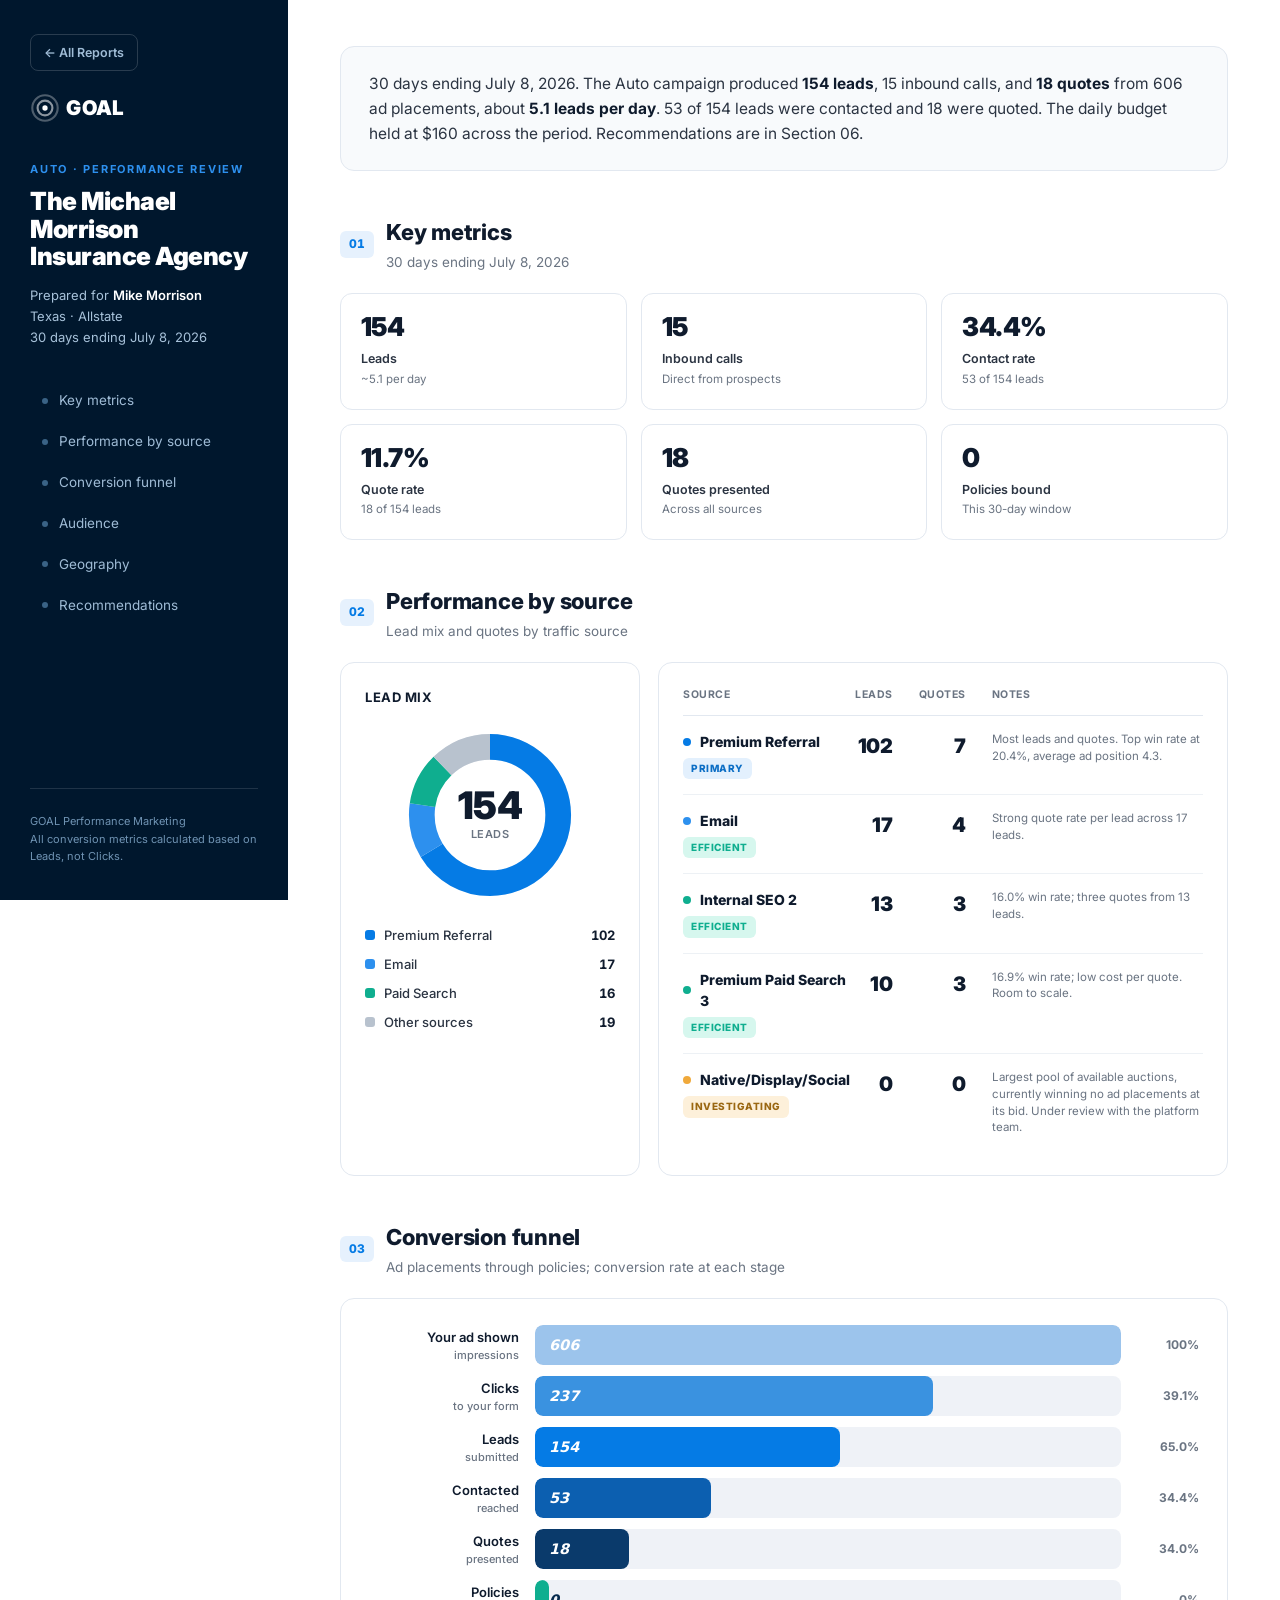
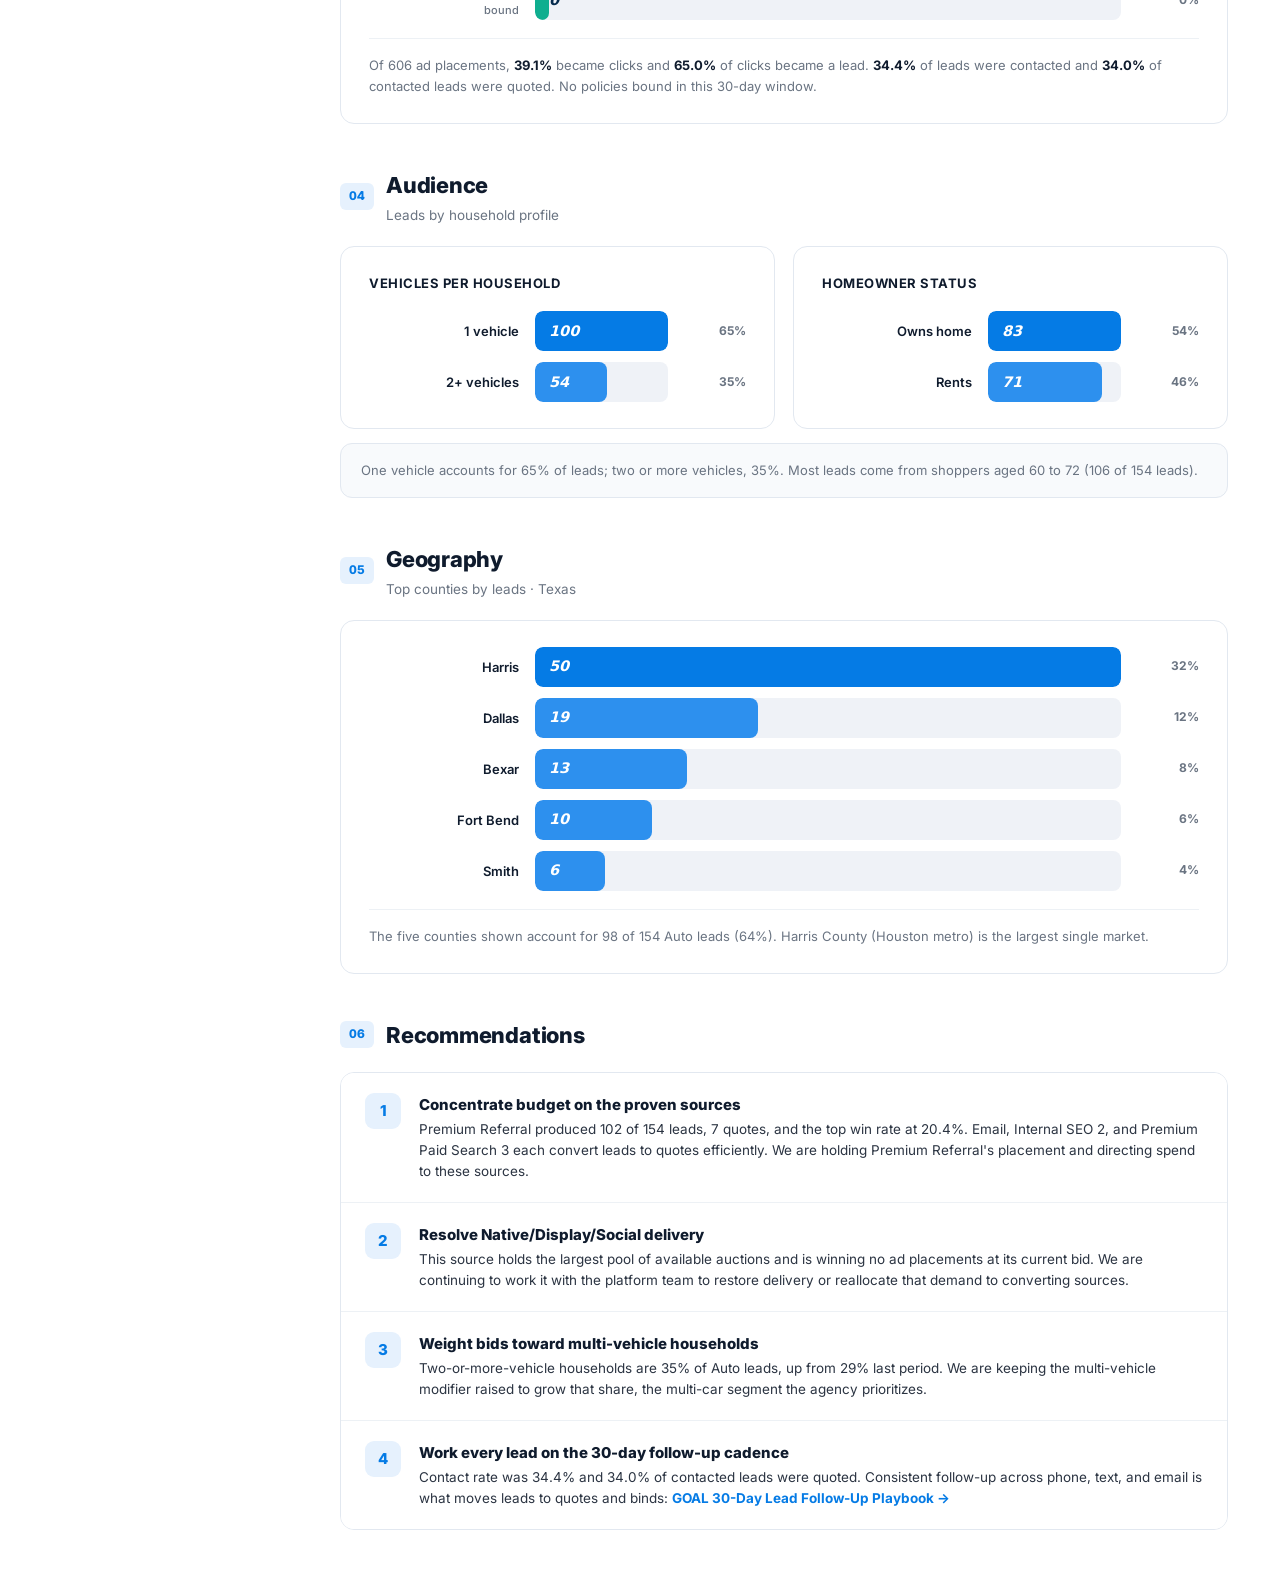
==== commit 51d98e8c: "Re-deploy: Geographic Targeting Overlap" ====
--- a/reports/auto-performance-review.html
+++ b/reports/auto-performance-review.html
@@ -139,7 +139,7 @@
     </svg>
     <div class="eb">Auto · Performance Review</div>
     <h1>The Michael Morrison Insurance Agency</h1>
-    <div class="who">Prepared for <b>Mike Morrison</b><br>Texas · Allstate<br>30 days ending June 18, 2026</div>
+    <div class="who">Prepared for <b>Mike Morrison</b><br>Texas · Allstate<br>30 days ending July 8, 2026</div>
     <nav>
       <a href="#s1"><span class="dot"></span>Key metrics</a>
       <a href="#s2"><span class="dot"></span>Performance by source</a>
@@ -154,18 +154,18 @@
   <main class="main">
 
     <div class="exec">
-      <p>30 days ending June 18, 2026. The Auto campaign produced <b>153 leads</b>, 13 inbound calls, and <b>2 bound policies</b> from 532 ad placements, about <b>5.1 leads per day</b>. 67 leads were contacted and 22 were quoted. The daily budget was raised to $160 on June 3. Recommendations are in Section 06.</p>
+      <p>30 days ending July 8, 2026. The Auto campaign produced <b>154 leads</b>, 15 inbound calls, and <b>18 quotes</b> from 606 ad placements, about <b>5.1 leads per day</b>. 53 of 154 leads were contacted and 18 were quoted. The daily budget held at $160 across the period. Recommendations are in Section 06.</p>
     </div>
 
     <section class="block" id="s1">
-      <div class="bhead"><span class="ix">01</span><div><h2>Key metrics</h2><p>30 days ending June 18, 2026</p></div></div>
+      <div class="bhead"><span class="ix">01</span><div><h2>Key metrics</h2><p>30 days ending July 8, 2026</p></div></div>
       <div class="kgrid">
-        <div class="kc"><div class="v">153</div><div class="k">Leads</div><div class="d">~5.1 per day</div></div>
-        <div class="kc"><div class="v">13</div><div class="k">Inbound calls</div><div class="d">Direct from prospects</div></div>
-        <div class="kc"><div class="v">43.8%</div><div class="k">Contact rate</div><div class="d">67 of 153 leads</div></div>
-        <div class="kc"><div class="v">14.4%</div><div class="k">Quote rate</div><div class="d">22 of 153 leads</div></div>
-        <div class="kc"><div class="v">22</div><div class="k">Quotes presented</div><div class="d">Across all sources</div></div>
-        <div class="kc"><div class="v">2</div><div class="k">Policies bound</div><div class="d">Closed late May · Premium Referral</div></div>
+        <div class="kc"><div class="v">154</div><div class="k">Leads</div><div class="d">~5.1 per day</div></div>
+        <div class="kc"><div class="v">15</div><div class="k">Inbound calls</div><div class="d">Direct from prospects</div></div>
+        <div class="kc"><div class="v">34.4%</div><div class="k">Contact rate</div><div class="d">53 of 154 leads</div></div>
+        <div class="kc"><div class="v">11.7%</div><div class="k">Quote rate</div><div class="d">18 of 154 leads</div></div>
+        <div class="kc"><div class="v">18</div><div class="k">Quotes presented</div><div class="d">Across all sources</div></div>
+        <div class="kc"><div class="v">0</div><div class="k">Policies bound</div><div class="d">This 30-day window</div></div>
       </div>
     </section>
 
@@ -178,18 +178,18 @@
             <div class="donut">
               <svg viewBox="0 0 42 42" width="180" height="180">
                 <circle cx="21" cy="21" r="15.915" fill="none" stroke="#EFF2F7" stroke-width="6"></circle>
-                <circle class="seg" cx="21" cy="21" r="15.915" fill="none" stroke="#057BE5" stroke-width="6" stroke-dasharray="0 100" data-dash="68.6" transform="rotate(-90 21 21)"></circle>
-                <circle class="seg" cx="21" cy="21" r="15.915" fill="none" stroke="#2D90EE" stroke-width="6" stroke-dasharray="0 100" data-dash="12.4" data-offset="68.6" transform="rotate(-90 21 21)"></circle>
-                <circle class="seg" cx="21" cy="21" r="15.915" fill="none" stroke="#0fae8f" stroke-width="6" stroke-dasharray="0 100" data-dash="12.4" data-offset="81.0" transform="rotate(-90 21 21)"></circle>
-                <circle class="seg" cx="21" cy="21" r="15.915" fill="none" stroke="#B8C2CE" stroke-width="6" stroke-dasharray="0 100" data-dash="6.6" data-offset="93.4" transform="rotate(-90 21 21)"></circle>
+                <circle class="seg" cx="21" cy="21" r="15.915" fill="none" stroke="#057BE5" stroke-width="6" stroke-dasharray="0 100" data-dash="66.2" transform="rotate(-90 21 21)"></circle>
+                <circle class="seg" cx="21" cy="21" r="15.915" fill="none" stroke="#2D90EE" stroke-width="6" stroke-dasharray="0 100" data-dash="11.0" data-offset="66.2" transform="rotate(-90 21 21)"></circle>
+                <circle class="seg" cx="21" cy="21" r="15.915" fill="none" stroke="#0fae8f" stroke-width="6" stroke-dasharray="0 100" data-dash="10.4" data-offset="77.2" transform="rotate(-90 21 21)"></circle>
+                <circle class="seg" cx="21" cy="21" r="15.915" fill="none" stroke="#B8C2CE" stroke-width="6" stroke-dasharray="0 100" data-dash="12.4" data-offset="87.6" transform="rotate(-90 21 21)"></circle>
               </svg>
-              <div class="center"><div class="n">153</div><div class="l">leads</div></div>
+              <div class="center"><div class="n">154</div><div class="l">leads</div></div>
             </div>
             <div class="legend">
-              <div class="li"><span class="sw" style="background:#057BE5"></span><span class="nm">Premium Referral</span><span class="vl">105</span></div>
-              <div class="li"><span class="sw" style="background:#2D90EE"></span><span class="nm">Email</span><span class="vl">19</span></div>
-              <div class="li"><span class="sw" style="background:#0fae8f"></span><span class="nm">Paid Search</span><span class="vl">19</span></div>
-              <div class="li"><span class="sw" style="background:#B8C2CE"></span><span class="nm">Other sources</span><span class="vl">10</span></div>
+              <div class="li"><span class="sw" style="background:#057BE5"></span><span class="nm">Premium Referral</span><span class="vl">102</span></div>
+              <div class="li"><span class="sw" style="background:#2D90EE"></span><span class="nm">Email</span><span class="vl">17</span></div>
+              <div class="li"><span class="sw" style="background:#0fae8f"></span><span class="nm">Paid Search</span><span class="vl">16</span></div>
+              <div class="li"><span class="sw" style="background:#B8C2CE"></span><span class="nm">Other sources</span><span class="vl">19</span></div>
             </div>
           </div>
         </div>
@@ -199,27 +199,27 @@
             <tbody>
               <tr>
                 <td><div class="nm"><span class="bd" style="background:#057BE5"></span>Premium Referral</div><span class="tag blue">Primary</span></td>
-                <td class="r"><span class="big">105</span></td>
-                <td class="r"><span class="big">14</span></td>
-                <td><div class="sub">Most leads, most quotes, and both bound policies. Top ad placement at a 17.5% win rate.</div></td>
+                <td class="r"><span class="big">102</span></td>
+                <td class="r"><span class="big">7</span></td>
+                <td><div class="sub">Most leads and quotes. Top win rate at 20.4%, average ad position 4.3.</div></td>
               </tr>
               <tr>
                 <td><div class="nm"><span class="bd" style="background:#2D90EE"></span>Email</div><span class="tag mint">Efficient</span></td>
-                <td class="r"><span class="big">19</span></td>
+                <td class="r"><span class="big">17</span></td>
                 <td class="r"><span class="big">4</span></td>
-                <td><div class="sub">Highest quote rate per lead; low cost per quote.</div></td>
+                <td><div class="sub">Strong quote rate per lead across 17 leads.</div></td>
+              </tr>
+              <tr>
+                <td><div class="nm"><span class="bd" style="background:#0fae8f"></span>Internal SEO 2</div><span class="tag mint">Efficient</span></td>
+                <td class="r"><span class="big">13</span></td>
+                <td class="r"><span class="big">3</span></td>
+                <td><div class="sub">16.0% win rate; three quotes from 13 leads.</div></td>
               </tr>
               <tr>
                 <td><div class="nm"><span class="bd" style="background:#0fae8f"></span>Premium Paid Search 3</div><span class="tag mint">Efficient</span></td>
                 <td class="r"><span class="big">10</span></td>
-                <td class="r"><span class="big">2</span></td>
-                <td><div class="sub">High win rate; low cost per quote. Room to capture more volume.</div></td>
-              </tr>
-              <tr>
-                <td><div class="nm"><span class="bd" style="background:#0fae8f"></span>Premium Paid Search 2</div><span class="tag mint">Efficient</span></td>
-                <td class="r"><span class="big">9</span></td>
-                <td class="r"><span class="big">2</span></td>
-                <td><div class="sub">Steady converter; bid sits just below first position. Room to scale.</div></td>
+                <td class="r"><span class="big">3</span></td>
+                <td><div class="sub">16.9% win rate; low cost per quote. Room to scale.</div></td>
               </tr>
               <tr>
                 <td><div class="nm"><span class="bd" style="background:#F0A93B"></span>Native/Display/Social</div><span class="tag amber">Investigating</span></td>
@@ -236,13 +236,13 @@
     <section class="block" id="s3">
       <div class="bhead"><span class="ix">03</span><div><h2>Conversion funnel</h2><p>Ad placements through policies; conversion rate at each stage</p></div></div>
       <div class="fpanel">
-        <div class="fstep"><div class="lab">Your ad shown<small>impressions</small></div><div class="fbar"><i style="background:#9cc4ec" data-w="100">532</i></div><div class="pct">100%</div></div>
-        <div class="fstep"><div class="lab">Clicks<small>to your form</small></div><div class="fbar"><i style="background:#3a92e0" data-w="66">212</i></div><div class="pct">39.8%</div></div>
-        <div class="fstep"><div class="lab">Leads<small>submitted</small></div><div class="fbar"><i style="background:#057BE5" data-w="54">153</i></div><div class="pct">72.2%</div></div>
-        <div class="fstep"><div class="lab">Contacted<small>reached</small></div><div class="fbar"><i style="background:#0c5fb0" data-w="34">67</i></div><div class="pct">43.8%</div></div>
-        <div class="fstep"><div class="lab">Quotes<small>presented</small></div><div class="fbar"><i style="background:#0a3a6b" data-w="18">22</i></div><div class="pct">32.8%</div></div>
-        <div class="fstep"><div class="lab">Policies<small>bound</small></div><div class="fbar"><i style="background:#0fae8f;color:#062b4e" data-w="9">2</i></div><div class="pct">9.1%</div></div>
-        <div class="fnote">Of 532 ad placements, <b>39.8%</b> became clicks and <b>72.2%</b> of clicks became a lead. <b>43.8%</b> of leads were contacted, <b>32.8%</b> of contacted leads were quoted, and 2 policies bound. Both bound policies closed in late May (5/26 and 5/27).</div>
+        <div class="fstep"><div class="lab">Your ad shown<small>impressions</small></div><div class="fbar"><i style="background:#9cc4ec" data-w="100">606</i></div><div class="pct">100%</div></div>
+        <div class="fstep"><div class="lab">Clicks<small>to your form</small></div><div class="fbar"><i style="background:#3a92e0" data-w="68">237</i></div><div class="pct">39.1%</div></div>
+        <div class="fstep"><div class="lab">Leads<small>submitted</small></div><div class="fbar"><i style="background:#057BE5" data-w="52">154</i></div><div class="pct">65.0%</div></div>
+        <div class="fstep"><div class="lab">Contacted<small>reached</small></div><div class="fbar"><i style="background:#0c5fb0" data-w="30">53</i></div><div class="pct">34.4%</div></div>
+        <div class="fstep"><div class="lab">Quotes<small>presented</small></div><div class="fbar"><i style="background:#0a3a6b" data-w="16">18</i></div><div class="pct">34.0%</div></div>
+        <div class="fstep"><div class="lab">Policies<small>bound</small></div><div class="fbar"><i style="background:#0fae8f;color:#062b4e" data-w="2">0</i></div><div class="pct">0%</div></div>
+        <div class="fnote">Of 606 ad placements, <b>39.1%</b> became clicks and <b>65.0%</b> of clicks became a lead. <b>34.4%</b> of leads were contacted and <b>34.0%</b> of contacted leads were quoted. No policies bound in this 30-day window.</div>
       </div>
     </section>
 
@@ -251,37 +251,37 @@
       <div class="grid2">
         <div class="fpanel">
           <div class="pt" style="font-size:13px;font-weight:700;color:var(--ink);text-transform:uppercase;letter-spacing:.04em;margin-bottom:18px;">Vehicles per household</div>
-          <div class="fstep"><div class="lab">1 vehicle</div><div class="fbar"><i style="background:#057BE5" data-w="100">109</i></div><div class="pct">71%</div></div>
-          <div class="fstep"><div class="lab">2+ vehicles</div><div class="fbar"><i style="background:#2D90EE" data-w="40">44</i></div><div class="pct">29%</div></div>
+          <div class="fstep"><div class="lab">1 vehicle</div><div class="fbar"><i style="background:#057BE5" data-w="100">100</i></div><div class="pct">65%</div></div>
+          <div class="fstep"><div class="lab">2+ vehicles</div><div class="fbar"><i style="background:#2D90EE" data-w="54">54</i></div><div class="pct">35%</div></div>
         </div>
         <div class="fpanel">
           <div class="pt" style="font-size:13px;font-weight:700;color:var(--ink);text-transform:uppercase;letter-spacing:.04em;margin-bottom:18px;">Homeowner status</div>
-          <div class="fstep"><div class="lab">Owns home</div><div class="fbar"><i style="background:#057BE5" data-w="100">79</i></div><div class="pct">52%</div></div>
-          <div class="fstep"><div class="lab">Rents</div><div class="fbar"><i style="background:#2D90EE" data-w="94">74</i></div><div class="pct">48%</div></div>
+          <div class="fstep"><div class="lab">Owns home</div><div class="fbar"><i style="background:#057BE5" data-w="100">83</i></div><div class="pct">54%</div></div>
+          <div class="fstep"><div class="lab">Rents</div><div class="fbar"><i style="background:#2D90EE" data-w="86">71</i></div><div class="pct">46%</div></div>
         </div>
       </div>
-      <div class="fnote" style="margin-top:14px;padding:16px 20px;border:1px solid var(--line);border-radius:12px;background:var(--off);">One vehicle accounts for 71% of leads; two or more vehicles, 29%. Most leads come from shoppers aged 60&ndash;72.</div>
+      <div class="fnote" style="margin-top:14px;padding:16px 20px;border:1px solid var(--line);border-radius:12px;background:var(--off);">One vehicle accounts for 65% of leads; two or more vehicles, 35%. Most leads come from shoppers aged 60 to 72 (106 of 154 leads).</div>
     </section>
 
     <section class="block" id="s5">
       <div class="bhead"><span class="ix">05</span><div><h2>Geography</h2><p>Top counties by leads · Texas</p></div></div>
       <div class="fpanel">
-        <div class="fstep"><div class="lab">Harris</div><div class="fbar"><i style="background:#057BE5" data-w="100">45</i></div><div class="pct">29%</div></div>
-        <div class="fstep"><div class="lab">Dallas</div><div class="fbar"><i style="background:#2D90EE" data-w="38">17</i></div><div class="pct">11%</div></div>
-        <div class="fstep"><div class="lab">Tarrant</div><div class="fbar"><i style="background:#2D90EE" data-w="22">10</i></div><div class="pct">7%</div></div>
-        <div class="fstep"><div class="lab">Fort Bend</div><div class="fbar"><i style="background:#2D90EE" data-w="18">8</i></div><div class="pct">5%</div></div>
-        <div class="fstep"><div class="lab">Bexar</div><div class="fbar"><i style="background:#2D90EE" data-w="16">7</i></div><div class="pct">5%</div></div>
-        <div class="fnote">The five counties shown account for 87 of 153 Auto leads (57%). Harris County (Houston metro) is the largest single market.</div>
+        <div class="fstep"><div class="lab">Harris</div><div class="fbar"><i style="background:#057BE5" data-w="100">50</i></div><div class="pct">32%</div></div>
+        <div class="fstep"><div class="lab">Dallas</div><div class="fbar"><i style="background:#2D90EE" data-w="38">19</i></div><div class="pct">12%</div></div>
+        <div class="fstep"><div class="lab">Bexar</div><div class="fbar"><i style="background:#2D90EE" data-w="26">13</i></div><div class="pct">8%</div></div>
+        <div class="fstep"><div class="lab">Fort Bend</div><div class="fbar"><i style="background:#2D90EE" data-w="20">10</i></div><div class="pct">6%</div></div>
+        <div class="fstep"><div class="lab">Smith</div><div class="fbar"><i style="background:#2D90EE" data-w="12">6</i></div><div class="pct">4%</div></div>
+        <div class="fnote">The five counties shown account for 98 of 154 Auto leads (64%). Harris County (Houston metro) is the largest single market.</div>
       </div>
     </section>
 
     <section class="block" id="s6" style="margin-bottom:0;">
       <div class="bhead"><span class="ix">06</span><div><h2>Recommendations</h2></div></div>
       <div class="plan">
-        <div class="pstep"><div class="num">1</div><div><div class="h">Direct the increased budget to proven sources</div><div class="b">Premium Referral produced the most leads, the most quotes, and both bound policies; Email and the Premium Paid Search sources are converting leads to quotes at low cost. We are applying the June 3 budget increase to these sources and holding Premium Referral's placement.</div></div></div>
-        <div class="pstep"><div class="num">2</div><div><div class="h">Resolve Native/Display/Social delivery</div><div class="b">This source holds the largest share of available auctions but is winning no ad placements at its current bid. We are reviewing it with the platform team to restore delivery or reallocate that demand to converting sources. This is where the added Auto budget capacity currently sits.</div></div></div>
-        <div class="pstep"><div class="num">3</div><div><div class="h">Weight bids toward multi-vehicle households</div><div class="b">On June 18 we raised the multi-vehicle modifier to grow the share of multi-car leads, currently 29% of Auto volume and the agency's stronger-closing segment.</div></div></div>
-        <div class="pstep"><div class="num">4</div><div><div class="h">Work every lead on the 30-day follow-up cadence</div><div class="b">Our recommended 30-day, 60+ touch cadence across phone, text, and email: <a href="https://goal-followup-best-practices.vercel.app/" target="_blank" rel="noopener" style="color:var(--blue);font-weight:700;text-decoration:none;">GOAL 30-Day Lead Follow-Up Playbook &rarr;</a></div></div></div>
+        <div class="pstep"><div class="num">1</div><div><div class="h">Concentrate budget on the proven sources</div><div class="b">Premium Referral produced 102 of 154 leads, 7 quotes, and the top win rate at 20.4%. Email, Internal SEO 2, and Premium Paid Search 3 each convert leads to quotes efficiently. We are holding Premium Referral's placement and directing spend to these sources.</div></div></div>
+        <div class="pstep"><div class="num">2</div><div><div class="h">Resolve Native/Display/Social delivery</div><div class="b">This source holds the largest pool of available auctions and is winning no ad placements at its current bid. We are continuing to work it with the platform team to restore delivery or reallocate that demand to converting sources.</div></div></div>
+        <div class="pstep"><div class="num">3</div><div><div class="h">Weight bids toward multi-vehicle households</div><div class="b">Two-or-more-vehicle households are 35% of Auto leads, up from 29% last period. We are keeping the multi-vehicle modifier raised to grow that share, the multi-car segment the agency prioritizes.</div></div></div>
+        <div class="pstep"><div class="num">4</div><div><div class="h">Work every lead on the 30-day follow-up cadence</div><div class="b">Contact rate was 34.4% and 34.0% of contacted leads were quoted. Consistent follow-up across phone, text, and email is what moves leads to quotes and binds: <a href="https://goal-followup-best-practices.vercel.app/" target="_blank" rel="noopener" style="color:var(--blue);font-weight:700;text-decoration:none;">GOAL 30-Day Lead Follow-Up Playbook &rarr;</a></div></div></div>
       </div>
     </section>
 
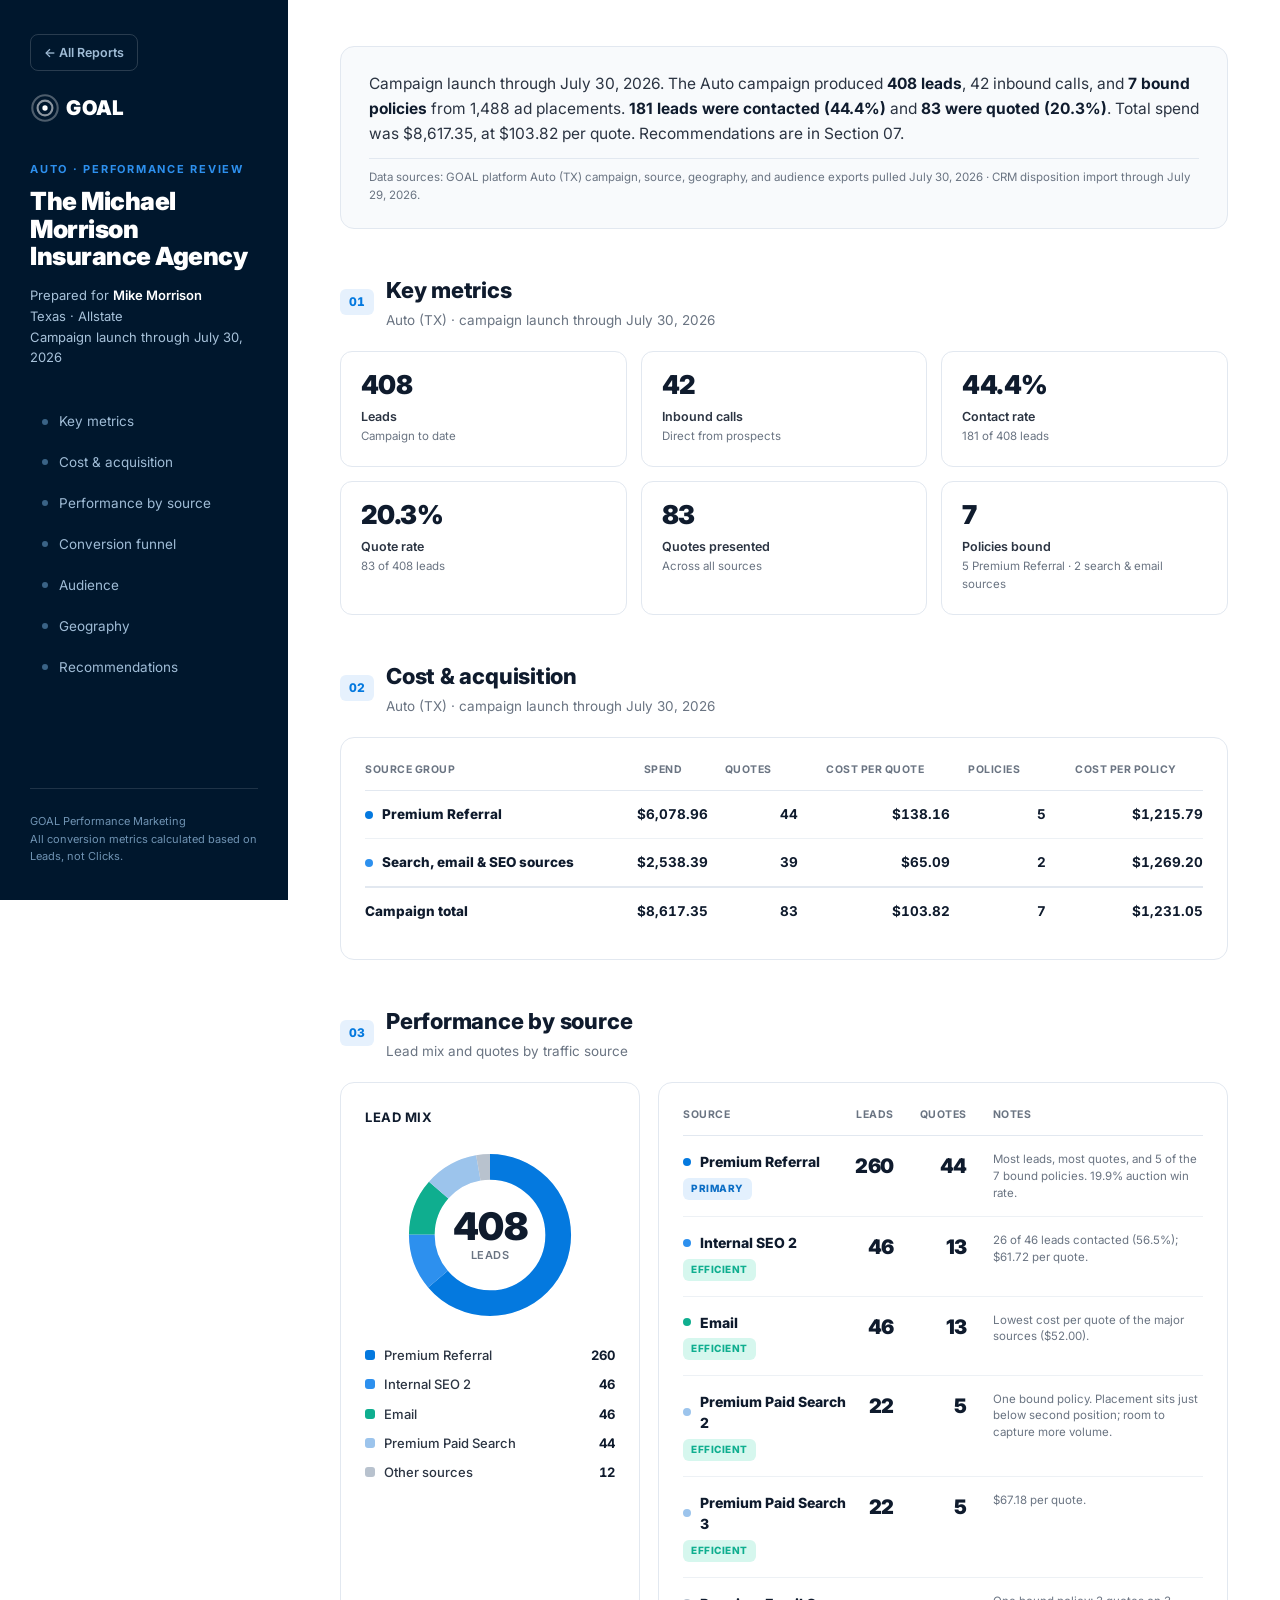
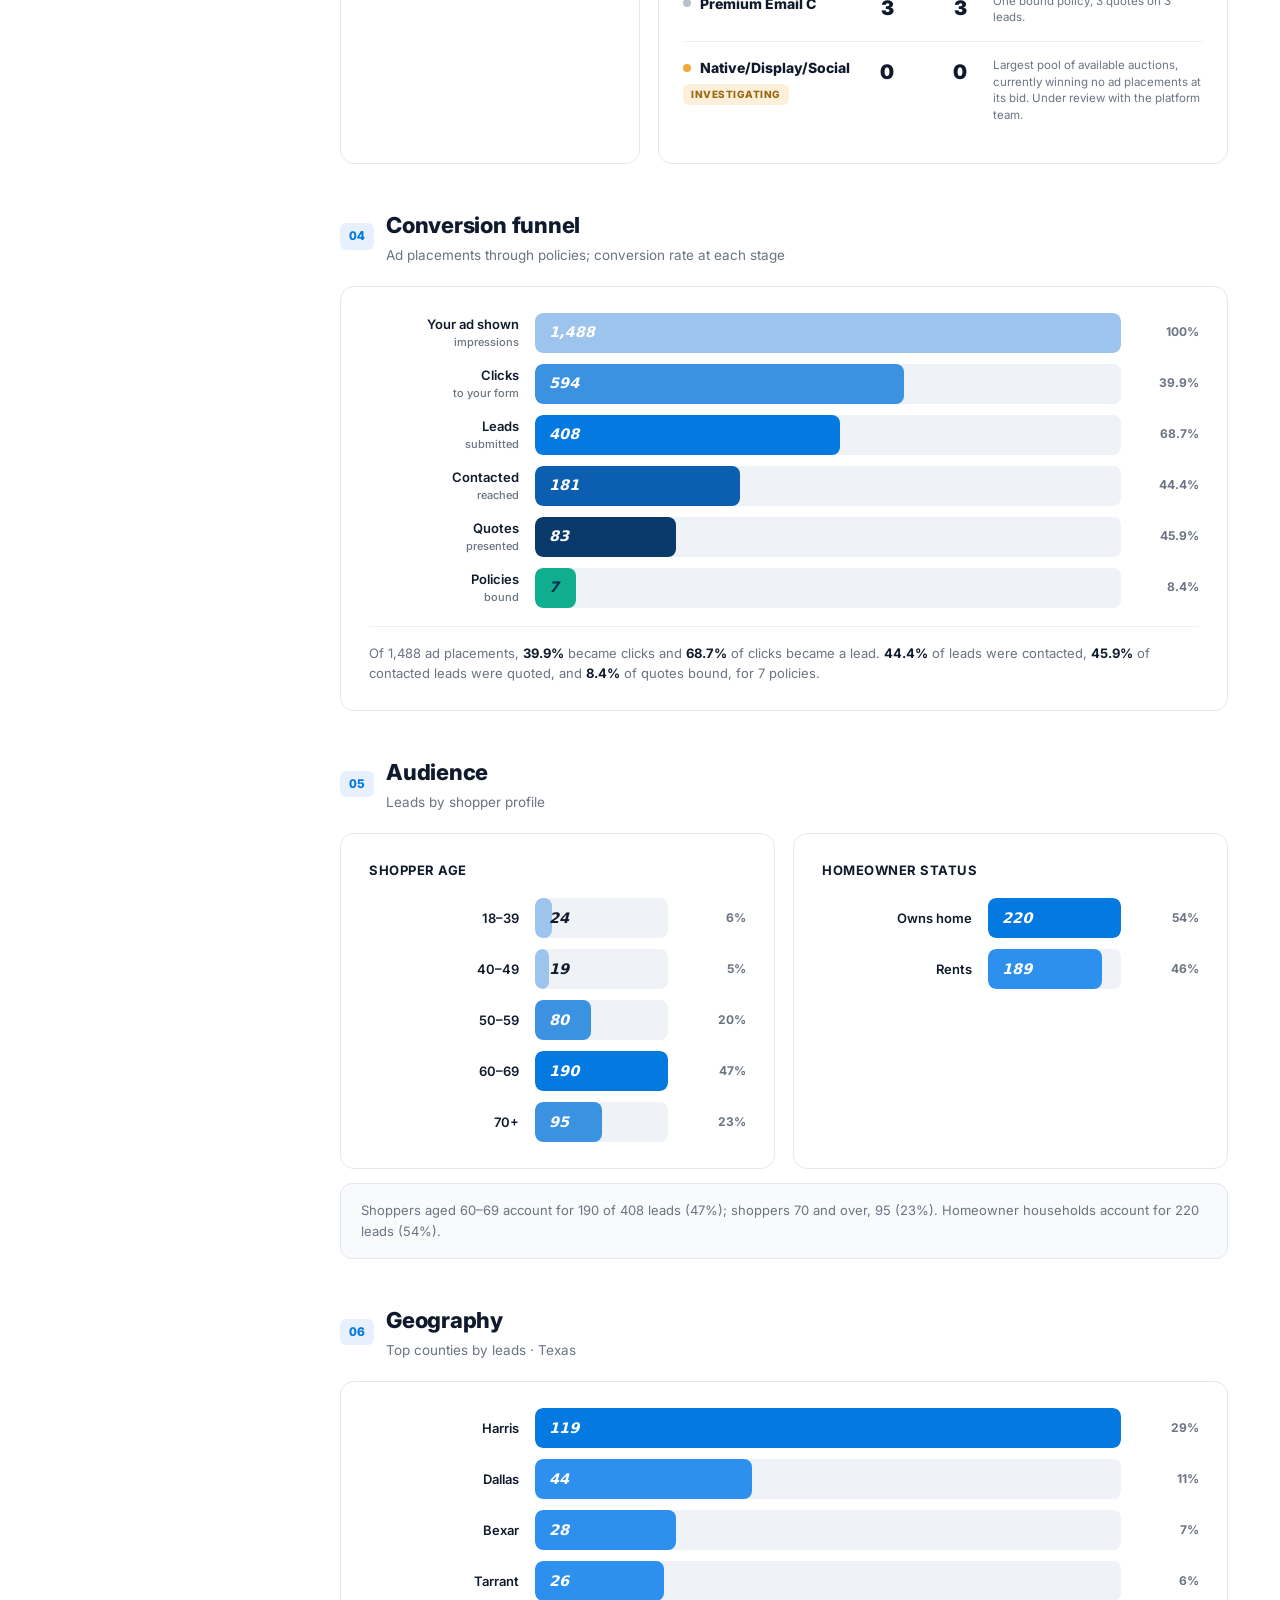
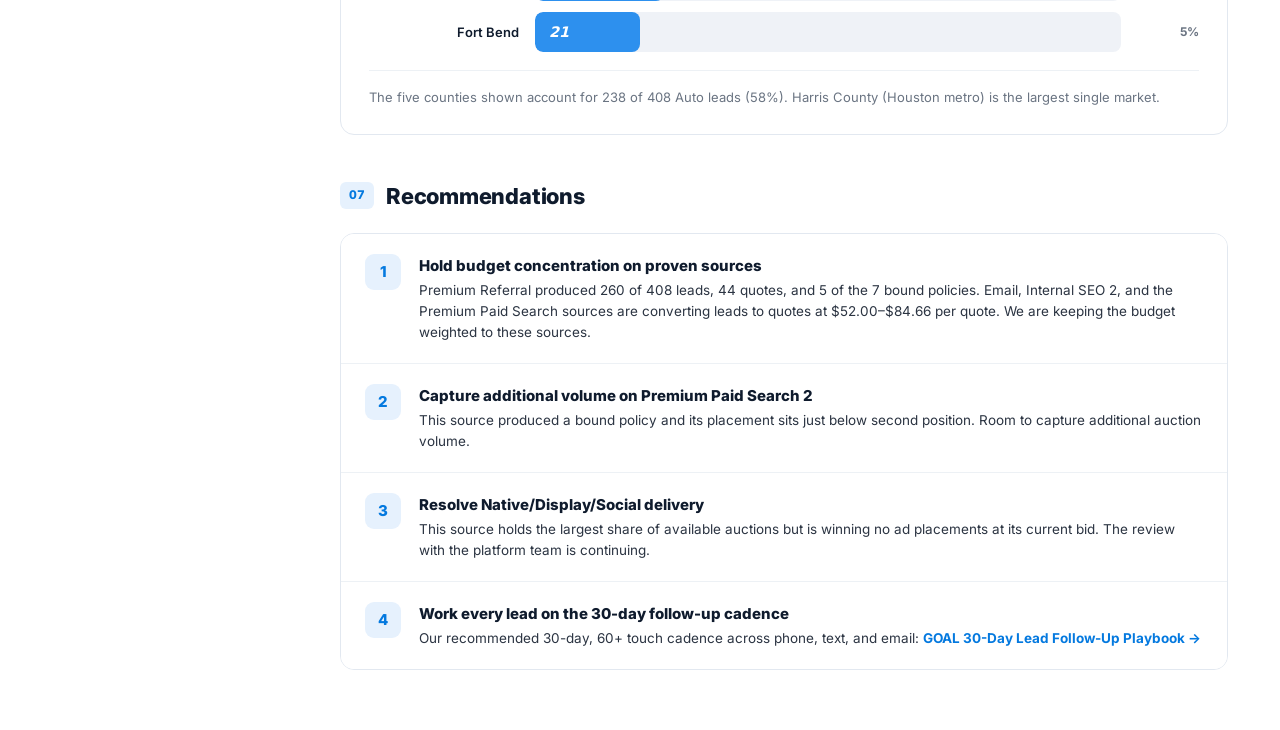
==== commit eedfd4a7: "Update Morrison reports to July 30, 2026 campaign-to-date Replace the Auto and Home performance revi" ====
--- a/reports/auto-performance-review.html
+++ b/reports/auto-performance-review.html
@@ -9,7 +9,7 @@
 <link href="https://fonts.googleapis.com/css2?family=Inter:wght@400;500;600;700;800;900&display=swap" rel="stylesheet">
 <style>
 :root{
-  --blue:#057BE5; --blue-hover:#0C6EC5; --sky:#308ED6; --mint:#3BEECA; --mint-d:#0fae8f;
+  --blue:#0479DF; --blue-hover:#0C6EC5; --sky:#308ED6; --mint:#3BEECA; --mint-d:#0fae8f;
   --navy:#00172D; --navy-2:#062c4e; --navy-deep:#001020;
   --ink:#0F1B2D; --body:#2B3442; --muted:#6A7482;
   --white:#fff; --off:#F8FAFC; --gray:#EFF2F7; --divider:#EDF1F5; --line:#E2E8F0;
@@ -49,6 +49,7 @@
 .exec{background:var(--off);border:1px solid var(--line);border-radius:14px;padding:24px 28px;margin-bottom:44px;}
 .exec p{font-size:15.5px;line-height:1.62;color:var(--body);}
 .exec p b{color:var(--ink);font-weight:700;}
+.exec .src{font-size:11.5px;color:var(--muted);margin-top:12px;padding-top:10px;border-top:1px solid var(--line);line-height:1.5;}
 
 /* ---------- KPI cards ---------- */
 .kgrid{display:grid;grid-template-columns:repeat(3,1fr);gap:14px;}
@@ -83,6 +84,10 @@
 .tag.blue{background:#E3F0FD;color:var(--blue-hover);} .tag.mint{background:#D6F7EE;color:var(--mint-d);} .tag.amber{background:#FDF0DA;color:#9a6712;}
 .ltable .big{font-size:20px;font-weight:900;color:var(--ink);letter-spacing:-.02em;}
 .ltable .sub{font-size:11.5px;color:var(--muted);line-height:1.45;max-width:300px;}
+.ltable.cost td{padding:13px 0;}
+.ltable.cost .nm{font-size:13.5px;}
+.ltable.cost td.r{font-variant-numeric:tabular-nums;font-weight:700;color:var(--ink);}
+.ltable.cost tr.total td{border-top:2px solid var(--line);border-bottom:none;}
 
 /* ---------- bars (funnel + audience + geo) ---------- */
 .fpanel{border:1px solid var(--line);border-radius:14px;padding:26px 28px;background:var(--white);}
@@ -103,11 +108,6 @@
 .pstep .num{flex-shrink:0;width:36px;height:36px;border-radius:9px;background:#E6F1FD;color:var(--blue);font-weight:800;font-size:15px;display:flex;align-items:center;justify-content:center;}
 .pstep .h{font-size:15px;font-weight:800;color:var(--ink);}
 .pstep .b{font-size:13.5px;color:var(--body);line-height:1.55;margin-top:3px;}
-.cad{display:grid;grid-template-columns:repeat(3,1fr);gap:10px;margin-top:14px;max-width:520px;}
-.cad .c{border:1px solid var(--line);border-radius:9px;padding:12px 14px;background:var(--off);}
-.cad .c .w{font-size:10px;text-transform:uppercase;letter-spacing:.08em;color:var(--muted);font-weight:700;}
-.cad .c .n{font-size:18px;font-weight:900;color:var(--blue);margin:4px 0 1px;}
-.cad .c .s{font-size:11px;color:var(--muted);}
 
 @media print{
   body{background:#fff;} .shell{display:block;max-width:none;}
@@ -123,7 +123,7 @@
   .kgrid{grid-template-columns:1fr 1fr;}
   .split,.grid2{grid-template-columns:1fr;}
 }
-@media(max-width:560px){ .kgrid,.cad{grid-template-columns:1fr;} .fstep .lab{width:104px;} }
+@media(max-width:560px){ .kgrid{grid-template-columns:1fr;} .fstep .lab{width:104px;} }
 </style>
 </head>
 <body>
@@ -139,14 +139,15 @@
     </svg>
     <div class="eb">Auto · Performance Review</div>
     <h1>The Michael Morrison Insurance Agency</h1>
-    <div class="who">Prepared for <b>Mike Morrison</b><br>Texas · Allstate<br>30 days ending July 8, 2026</div>
+    <div class="who">Prepared for <b>Mike Morrison</b><br>Texas · Allstate<br>Campaign launch through July 30, 2026</div>
     <nav>
       <a href="#s1"><span class="dot"></span>Key metrics</a>
-      <a href="#s2"><span class="dot"></span>Performance by source</a>
-      <a href="#s3"><span class="dot"></span>Conversion funnel</a>
-      <a href="#s4"><span class="dot"></span>Audience</a>
-      <a href="#s5"><span class="dot"></span>Geography</a>
-      <a href="#s6"><span class="dot"></span>Recommendations</a>
+      <a href="#s2"><span class="dot"></span>Cost &amp; acquisition</a>
+      <a href="#s3"><span class="dot"></span>Performance by source</a>
+      <a href="#s4"><span class="dot"></span>Conversion funnel</a>
+      <a href="#s5"><span class="dot"></span>Audience</a>
+      <a href="#s6"><span class="dot"></span>Geography</a>
+      <a href="#s7"><span class="dot"></span>Recommendations</a>
     </nav>
     <div class="foot">GOAL Performance Marketing<br>All conversion metrics calculated based on Leads, not Clicks.</div>
   </aside>
@@ -154,23 +155,47 @@
   <main class="main">
 
     <div class="exec">
-      <p>30 days ending July 8, 2026. The Auto campaign produced <b>154 leads</b>, 15 inbound calls, and <b>18 quotes</b> from 606 ad placements, about <b>5.1 leads per day</b>. 53 of 154 leads were contacted and 18 were quoted. The daily budget held at $160 across the period. Recommendations are in Section 06.</p>
+      <p>Campaign launch through July 30, 2026. The Auto campaign produced <b>408 leads</b>, 42 inbound calls, and <b>7 bound policies</b> from 1,488 ad placements. <b>181 leads were contacted (44.4%)</b> and <b>83 were quoted (20.3%)</b>. Total spend was $8,617.35, at $103.82 per quote. Recommendations are in Section 07.</p>
+      <div class="src">Data sources: GOAL platform Auto (TX) campaign, source, geography, and audience exports pulled July 30, 2026 · CRM disposition import through July 29, 2026.</div>
     </div>
 
     <section class="block" id="s1">
-      <div class="bhead"><span class="ix">01</span><div><h2>Key metrics</h2><p>30 days ending July 8, 2026</p></div></div>
+      <div class="bhead"><span class="ix">01</span><div><h2>Key metrics</h2><p>Auto (TX) · campaign launch through July 30, 2026</p></div></div>
       <div class="kgrid">
-        <div class="kc"><div class="v">154</div><div class="k">Leads</div><div class="d">~5.1 per day</div></div>
-        <div class="kc"><div class="v">15</div><div class="k">Inbound calls</div><div class="d">Direct from prospects</div></div>
-        <div class="kc"><div class="v">34.4%</div><div class="k">Contact rate</div><div class="d">53 of 154 leads</div></div>
-        <div class="kc"><div class="v">11.7%</div><div class="k">Quote rate</div><div class="d">18 of 154 leads</div></div>
-        <div class="kc"><div class="v">18</div><div class="k">Quotes presented</div><div class="d">Across all sources</div></div>
-        <div class="kc"><div class="v">0</div><div class="k">Policies bound</div><div class="d">This 30-day window</div></div>
+        <div class="kc"><div class="v">408</div><div class="k">Leads</div><div class="d">Campaign to date</div></div>
+        <div class="kc"><div class="v">42</div><div class="k">Inbound calls</div><div class="d">Direct from prospects</div></div>
+        <div class="kc"><div class="v">44.4%</div><div class="k">Contact rate</div><div class="d">181 of 408 leads</div></div>
+        <div class="kc"><div class="v">20.3%</div><div class="k">Quote rate</div><div class="d">83 of 408 leads</div></div>
+        <div class="kc"><div class="v">83</div><div class="k">Quotes presented</div><div class="d">Across all sources</div></div>
+        <div class="kc"><div class="v">7</div><div class="k">Policies bound</div><div class="d">5 Premium Referral · 2 search &amp; email sources</div></div>
       </div>
     </section>
 
     <section class="block" id="s2">
-      <div class="bhead"><span class="ix">02</span><div><h2>Performance by source</h2><p>Lead mix and quotes by traffic source</p></div></div>
+      <div class="bhead"><span class="ix">02</span><div><h2>Cost &amp; acquisition</h2><p>Auto (TX) · campaign launch through July 30, 2026</p></div></div>
+      <div class="panel">
+        <table class="ltable cost">
+          <thead><tr><th>Source group</th><th class="r">Spend</th><th class="r">Quotes</th><th class="r">Cost per quote</th><th class="r">Policies</th><th class="r">Cost per policy</th></tr></thead>
+          <tbody>
+            <tr>
+              <td><div class="nm"><span class="bd" style="background:#0479DF"></span>Premium Referral</div></td>
+              <td class="r">$6,078.96</td><td class="r">44</td><td class="r">$138.16</td><td class="r">5</td><td class="r">$1,215.79</td>
+            </tr>
+            <tr>
+              <td><div class="nm"><span class="bd" style="background:#2D90EE"></span>Search, email &amp; SEO sources</div></td>
+              <td class="r">$2,538.39</td><td class="r">39</td><td class="r">$65.09</td><td class="r">2</td><td class="r">$1,269.20</td>
+            </tr>
+            <tr class="total">
+              <td><div class="nm">Campaign total</div></td>
+              <td class="r">$8,617.35</td><td class="r">83</td><td class="r">$103.82</td><td class="r">7</td><td class="r">$1,231.05</td>
+            </tr>
+          </tbody>
+        </table>
+      </div>
+    </section>
+
+    <section class="block" id="s3">
+      <div class="bhead"><span class="ix">03</span><div><h2>Performance by source</h2><p>Lead mix and quotes by traffic source</p></div></div>
       <div class="split">
         <div class="panel">
           <div class="pt">Lead mix</div>
@@ -178,18 +203,20 @@
             <div class="donut">
               <svg viewBox="0 0 42 42" width="180" height="180">
                 <circle cx="21" cy="21" r="15.915" fill="none" stroke="#EFF2F7" stroke-width="6"></circle>
-                <circle class="seg" cx="21" cy="21" r="15.915" fill="none" stroke="#057BE5" stroke-width="6" stroke-dasharray="0 100" data-dash="66.2" transform="rotate(-90 21 21)"></circle>
-                <circle class="seg" cx="21" cy="21" r="15.915" fill="none" stroke="#2D90EE" stroke-width="6" stroke-dasharray="0 100" data-dash="11.0" data-offset="66.2" transform="rotate(-90 21 21)"></circle>
-                <circle class="seg" cx="21" cy="21" r="15.915" fill="none" stroke="#0fae8f" stroke-width="6" stroke-dasharray="0 100" data-dash="10.4" data-offset="77.2" transform="rotate(-90 21 21)"></circle>
-                <circle class="seg" cx="21" cy="21" r="15.915" fill="none" stroke="#B8C2CE" stroke-width="6" stroke-dasharray="0 100" data-dash="12.4" data-offset="87.6" transform="rotate(-90 21 21)"></circle>
+                <circle class="seg" cx="21" cy="21" r="15.915" fill="none" stroke="#0479DF" stroke-width="6" stroke-dasharray="0 100" data-dash="63.7" transform="rotate(-90 21 21)"></circle>
+                <circle class="seg" cx="21" cy="21" r="15.915" fill="none" stroke="#2D90EE" stroke-width="6" stroke-dasharray="0 100" data-dash="11.3" data-offset="63.7" transform="rotate(-90 21 21)"></circle>
+                <circle class="seg" cx="21" cy="21" r="15.915" fill="none" stroke="#0fae8f" stroke-width="6" stroke-dasharray="0 100" data-dash="11.3" data-offset="75.0" transform="rotate(-90 21 21)"></circle>
+                <circle class="seg" cx="21" cy="21" r="15.915" fill="none" stroke="#9cc4ec" stroke-width="6" stroke-dasharray="0 100" data-dash="10.8" data-offset="86.3" transform="rotate(-90 21 21)"></circle>
+                <circle class="seg" cx="21" cy="21" r="15.915" fill="none" stroke="#B8C2CE" stroke-width="6" stroke-dasharray="0 100" data-dash="2.9" data-offset="97.1" transform="rotate(-90 21 21)"></circle>
               </svg>
-              <div class="center"><div class="n">154</div><div class="l">leads</div></div>
+              <div class="center"><div class="n">408</div><div class="l">leads</div></div>
             </div>
             <div class="legend">
-              <div class="li"><span class="sw" style="background:#057BE5"></span><span class="nm">Premium Referral</span><span class="vl">102</span></div>
-              <div class="li"><span class="sw" style="background:#2D90EE"></span><span class="nm">Email</span><span class="vl">17</span></div>
-              <div class="li"><span class="sw" style="background:#0fae8f"></span><span class="nm">Paid Search</span><span class="vl">16</span></div>
-              <div class="li"><span class="sw" style="background:#B8C2CE"></span><span class="nm">Other sources</span><span class="vl">19</span></div>
+              <div class="li"><span class="sw" style="background:#0479DF"></span><span class="nm">Premium Referral</span><span class="vl">260</span></div>
+              <div class="li"><span class="sw" style="background:#2D90EE"></span><span class="nm">Internal SEO 2</span><span class="vl">46</span></div>
+              <div class="li"><span class="sw" style="background:#0fae8f"></span><span class="nm">Email</span><span class="vl">46</span></div>
+              <div class="li"><span class="sw" style="background:#9cc4ec"></span><span class="nm">Premium Paid Search</span><span class="vl">44</span></div>
+              <div class="li"><span class="sw" style="background:#B8C2CE"></span><span class="nm">Other sources</span><span class="vl">12</span></div>
             </div>
           </div>
         </div>
@@ -198,28 +225,40 @@
             <thead><tr><th>Source</th><th class="r">Leads</th><th class="r">Quotes</th><th>Notes</th></tr></thead>
             <tbody>
               <tr>
-                <td><div class="nm"><span class="bd" style="background:#057BE5"></span>Premium Referral</div><span class="tag blue">Primary</span></td>
-                <td class="r"><span class="big">102</span></td>
-                <td class="r"><span class="big">7</span></td>
-                <td><div class="sub">Most leads and quotes. Top win rate at 20.4%, average ad position 4.3.</div></td>
-              </tr>
-              <tr>
-                <td><div class="nm"><span class="bd" style="background:#2D90EE"></span>Email</div><span class="tag mint">Efficient</span></td>
-                <td class="r"><span class="big">17</span></td>
-                <td class="r"><span class="big">4</span></td>
-                <td><div class="sub">Strong quote rate per lead across 17 leads.</div></td>
-              </tr>
-              <tr>
-                <td><div class="nm"><span class="bd" style="background:#0fae8f"></span>Internal SEO 2</div><span class="tag mint">Efficient</span></td>
+                <td><div class="nm"><span class="bd" style="background:#0479DF"></span>Premium Referral</div><span class="tag blue">Primary</span></td>
+                <td class="r"><span class="big">260</span></td>
+                <td class="r"><span class="big">44</span></td>
+                <td><div class="sub">Most leads, most quotes, and 5 of the 7 bound policies. 19.9% auction win rate.</div></td>
+              </tr>
+              <tr>
+                <td><div class="nm"><span class="bd" style="background:#2D90EE"></span>Internal SEO 2</div><span class="tag mint">Efficient</span></td>
+                <td class="r"><span class="big">46</span></td>
                 <td class="r"><span class="big">13</span></td>
+                <td><div class="sub">26 of 46 leads contacted (56.5%); $61.72 per quote.</div></td>
+              </tr>
+              <tr>
+                <td><div class="nm"><span class="bd" style="background:#0fae8f"></span>Email</div><span class="tag mint">Efficient</span></td>
+                <td class="r"><span class="big">46</span></td>
+                <td class="r"><span class="big">13</span></td>
+                <td><div class="sub">Lowest cost per quote of the major sources ($52.00).</div></td>
+              </tr>
+              <tr>
+                <td><div class="nm"><span class="bd" style="background:#9cc4ec"></span>Premium Paid Search 2</div><span class="tag mint">Efficient</span></td>
+                <td class="r"><span class="big">22</span></td>
+                <td class="r"><span class="big">5</span></td>
+                <td><div class="sub">One bound policy. Placement sits just below second position; room to capture more volume.</div></td>
+              </tr>
+              <tr>
+                <td><div class="nm"><span class="bd" style="background:#9cc4ec"></span>Premium Paid Search 3</div><span class="tag mint">Efficient</span></td>
+                <td class="r"><span class="big">22</span></td>
+                <td class="r"><span class="big">5</span></td>
+                <td><div class="sub">$67.18 per quote.</div></td>
+              </tr>
+              <tr>
+                <td><div class="nm"><span class="bd" style="background:#B8C2CE"></span>Premium Email C</div></td>
                 <td class="r"><span class="big">3</span></td>
-                <td><div class="sub">16.0% win rate; three quotes from 13 leads.</div></td>
-              </tr>
-              <tr>
-                <td><div class="nm"><span class="bd" style="background:#0fae8f"></span>Premium Paid Search 3</div><span class="tag mint">Efficient</span></td>
-                <td class="r"><span class="big">10</span></td>
                 <td class="r"><span class="big">3</span></td>
-                <td><div class="sub">16.9% win rate; low cost per quote. Room to scale.</div></td>
+                <td><div class="sub">One bound policy; 3 quotes on 3 leads.</div></td>
               </tr>
               <tr>
                 <td><div class="nm"><span class="bd" style="background:#F0A93B"></span>Native/Display/Social</div><span class="tag amber">Investigating</span></td>
@@ -233,55 +272,58 @@
       </div>
     </section>
 
-    <section class="block" id="s3">
-      <div class="bhead"><span class="ix">03</span><div><h2>Conversion funnel</h2><p>Ad placements through policies; conversion rate at each stage</p></div></div>
+    <section class="block" id="s4">
+      <div class="bhead"><span class="ix">04</span><div><h2>Conversion funnel</h2><p>Ad placements through policies; conversion rate at each stage</p></div></div>
       <div class="fpanel">
-        <div class="fstep"><div class="lab">Your ad shown<small>impressions</small></div><div class="fbar"><i style="background:#9cc4ec" data-w="100">606</i></div><div class="pct">100%</div></div>
-        <div class="fstep"><div class="lab">Clicks<small>to your form</small></div><div class="fbar"><i style="background:#3a92e0" data-w="68">237</i></div><div class="pct">39.1%</div></div>
-        <div class="fstep"><div class="lab">Leads<small>submitted</small></div><div class="fbar"><i style="background:#057BE5" data-w="52">154</i></div><div class="pct">65.0%</div></div>
-        <div class="fstep"><div class="lab">Contacted<small>reached</small></div><div class="fbar"><i style="background:#0c5fb0" data-w="30">53</i></div><div class="pct">34.4%</div></div>
-        <div class="fstep"><div class="lab">Quotes<small>presented</small></div><div class="fbar"><i style="background:#0a3a6b" data-w="16">18</i></div><div class="pct">34.0%</div></div>
-        <div class="fstep"><div class="lab">Policies<small>bound</small></div><div class="fbar"><i style="background:#0fae8f;color:#062b4e" data-w="2">0</i></div><div class="pct">0%</div></div>
-        <div class="fnote">Of 606 ad placements, <b>39.1%</b> became clicks and <b>65.0%</b> of clicks became a lead. <b>34.4%</b> of leads were contacted and <b>34.0%</b> of contacted leads were quoted. No policies bound in this 30-day window.</div>
-      </div>
-    </section>
-
-    <section class="block" id="s4">
-      <div class="bhead"><span class="ix">04</span><div><h2>Audience</h2><p>Leads by household profile</p></div></div>
+        <div class="fstep"><div class="lab">Your ad shown<small>impressions</small></div><div class="fbar"><i style="background:#9cc4ec" data-w="100">1,488</i></div><div class="pct">100%</div></div>
+        <div class="fstep"><div class="lab">Clicks<small>to your form</small></div><div class="fbar"><i style="background:#3a92e0" data-w="63">594</i></div><div class="pct">39.9%</div></div>
+        <div class="fstep"><div class="lab">Leads<small>submitted</small></div><div class="fbar"><i style="background:#0479DF" data-w="52">408</i></div><div class="pct">68.7%</div></div>
+        <div class="fstep"><div class="lab">Contacted<small>reached</small></div><div class="fbar"><i style="background:#0c5fb0" data-w="35">181</i></div><div class="pct">44.4%</div></div>
+        <div class="fstep"><div class="lab">Quotes<small>presented</small></div><div class="fbar"><i style="background:#0a3a6b" data-w="24">83</i></div><div class="pct">45.9%</div></div>
+        <div class="fstep"><div class="lab">Policies<small>bound</small></div><div class="fbar"><i style="background:#0fae8f;color:#062b4e" data-w="7">7</i></div><div class="pct">8.4%</div></div>
+        <div class="fnote">Of 1,488 ad placements, <b>39.9%</b> became clicks and <b>68.7%</b> of clicks became a lead. <b>44.4%</b> of leads were contacted, <b>45.9%</b> of contacted leads were quoted, and <b>8.4%</b> of quotes bound, for 7 policies.</div>
+      </div>
+    </section>
+
+    <section class="block" id="s5">
+      <div class="bhead"><span class="ix">05</span><div><h2>Audience</h2><p>Leads by shopper profile</p></div></div>
       <div class="grid2">
         <div class="fpanel">
-          <div class="pt" style="font-size:13px;font-weight:700;color:var(--ink);text-transform:uppercase;letter-spacing:.04em;margin-bottom:18px;">Vehicles per household</div>
-          <div class="fstep"><div class="lab">1 vehicle</div><div class="fbar"><i style="background:#057BE5" data-w="100">100</i></div><div class="pct">65%</div></div>
-          <div class="fstep"><div class="lab">2+ vehicles</div><div class="fbar"><i style="background:#2D90EE" data-w="54">54</i></div><div class="pct">35%</div></div>
+          <div class="pt" style="font-size:13px;font-weight:700;color:var(--ink);text-transform:uppercase;letter-spacing:.04em;margin-bottom:18px;">Shopper age</div>
+          <div class="fstep"><div class="lab">18–39</div><div class="fbar"><i style="background:#9cc4ec;color:#0F1B2D" data-w="13">24</i></div><div class="pct">6%</div></div>
+          <div class="fstep"><div class="lab">40–49</div><div class="fbar"><i style="background:#9cc4ec;color:#0F1B2D" data-w="10">19</i></div><div class="pct">5%</div></div>
+          <div class="fstep"><div class="lab">50–59</div><div class="fbar"><i style="background:#3a92e0" data-w="42">80</i></div><div class="pct">20%</div></div>
+          <div class="fstep"><div class="lab">60–69</div><div class="fbar"><i style="background:#0479DF" data-w="100">190</i></div><div class="pct">47%</div></div>
+          <div class="fstep"><div class="lab">70+</div><div class="fbar"><i style="background:#3a92e0" data-w="50">95</i></div><div class="pct">23%</div></div>
         </div>
         <div class="fpanel">
           <div class="pt" style="font-size:13px;font-weight:700;color:var(--ink);text-transform:uppercase;letter-spacing:.04em;margin-bottom:18px;">Homeowner status</div>
-          <div class="fstep"><div class="lab">Owns home</div><div class="fbar"><i style="background:#057BE5" data-w="100">83</i></div><div class="pct">54%</div></div>
-          <div class="fstep"><div class="lab">Rents</div><div class="fbar"><i style="background:#2D90EE" data-w="86">71</i></div><div class="pct">46%</div></div>
+          <div class="fstep"><div class="lab">Owns home</div><div class="fbar"><i style="background:#0479DF" data-w="100">220</i></div><div class="pct">54%</div></div>
+          <div class="fstep"><div class="lab">Rents</div><div class="fbar"><i style="background:#2D90EE" data-w="86">189</i></div><div class="pct">46%</div></div>
         </div>
       </div>
-      <div class="fnote" style="margin-top:14px;padding:16px 20px;border:1px solid var(--line);border-radius:12px;background:var(--off);">One vehicle accounts for 65% of leads; two or more vehicles, 35%. Most leads come from shoppers aged 60 to 72 (106 of 154 leads).</div>
-    </section>
-
-    <section class="block" id="s5">
-      <div class="bhead"><span class="ix">05</span><div><h2>Geography</h2><p>Top counties by leads · Texas</p></div></div>
+      <div class="fnote" style="margin-top:14px;padding:16px 20px;border:1px solid var(--line);border-radius:12px;background:var(--off);">Shoppers aged 60–69 account for 190 of 408 leads (47%); shoppers 70 and over, 95 (23%). Homeowner households account for 220 leads (54%).</div>
+    </section>
+
+    <section class="block" id="s6">
+      <div class="bhead"><span class="ix">06</span><div><h2>Geography</h2><p>Top counties by leads · Texas</p></div></div>
       <div class="fpanel">
-        <div class="fstep"><div class="lab">Harris</div><div class="fbar"><i style="background:#057BE5" data-w="100">50</i></div><div class="pct">32%</div></div>
-        <div class="fstep"><div class="lab">Dallas</div><div class="fbar"><i style="background:#2D90EE" data-w="38">19</i></div><div class="pct">12%</div></div>
-        <div class="fstep"><div class="lab">Bexar</div><div class="fbar"><i style="background:#2D90EE" data-w="26">13</i></div><div class="pct">8%</div></div>
-        <div class="fstep"><div class="lab">Fort Bend</div><div class="fbar"><i style="background:#2D90EE" data-w="20">10</i></div><div class="pct">6%</div></div>
-        <div class="fstep"><div class="lab">Smith</div><div class="fbar"><i style="background:#2D90EE" data-w="12">6</i></div><div class="pct">4%</div></div>
-        <div class="fnote">The five counties shown account for 98 of 154 Auto leads (64%). Harris County (Houston metro) is the largest single market.</div>
-      </div>
-    </section>
-
-    <section class="block" id="s6" style="margin-bottom:0;">
-      <div class="bhead"><span class="ix">06</span><div><h2>Recommendations</h2></div></div>
+        <div class="fstep"><div class="lab">Harris</div><div class="fbar"><i style="background:#0479DF" data-w="100">119</i></div><div class="pct">29%</div></div>
+        <div class="fstep"><div class="lab">Dallas</div><div class="fbar"><i style="background:#2D90EE" data-w="37">44</i></div><div class="pct">11%</div></div>
+        <div class="fstep"><div class="lab">Bexar</div><div class="fbar"><i style="background:#2D90EE" data-w="24">28</i></div><div class="pct">7%</div></div>
+        <div class="fstep"><div class="lab">Tarrant</div><div class="fbar"><i style="background:#2D90EE" data-w="22">26</i></div><div class="pct">6%</div></div>
+        <div class="fstep"><div class="lab">Fort Bend</div><div class="fbar"><i style="background:#2D90EE" data-w="18">21</i></div><div class="pct">5%</div></div>
+        <div class="fnote">The five counties shown account for 238 of 408 Auto leads (58%). Harris County (Houston metro) is the largest single market.</div>
+      </div>
+    </section>
+
+    <section class="block" id="s7" style="margin-bottom:0;">
+      <div class="bhead"><span class="ix">07</span><div><h2>Recommendations</h2></div></div>
       <div class="plan">
-        <div class="pstep"><div class="num">1</div><div><div class="h">Concentrate budget on the proven sources</div><div class="b">Premium Referral produced 102 of 154 leads, 7 quotes, and the top win rate at 20.4%. Email, Internal SEO 2, and Premium Paid Search 3 each convert leads to quotes efficiently. We are holding Premium Referral's placement and directing spend to these sources.</div></div></div>
-        <div class="pstep"><div class="num">2</div><div><div class="h">Resolve Native/Display/Social delivery</div><div class="b">This source holds the largest pool of available auctions and is winning no ad placements at its current bid. We are continuing to work it with the platform team to restore delivery or reallocate that demand to converting sources.</div></div></div>
-        <div class="pstep"><div class="num">3</div><div><div class="h">Weight bids toward multi-vehicle households</div><div class="b">Two-or-more-vehicle households are 35% of Auto leads, up from 29% last period. We are keeping the multi-vehicle modifier raised to grow that share, the multi-car segment the agency prioritizes.</div></div></div>
-        <div class="pstep"><div class="num">4</div><div><div class="h">Work every lead on the 30-day follow-up cadence</div><div class="b">Contact rate was 34.4% and 34.0% of contacted leads were quoted. Consistent follow-up across phone, text, and email is what moves leads to quotes and binds: <a href="https://goal-followup-best-practices.vercel.app/" target="_blank" rel="noopener" style="color:var(--blue);font-weight:700;text-decoration:none;">GOAL 30-Day Lead Follow-Up Playbook &rarr;</a></div></div></div>
+        <div class="pstep"><div class="num">1</div><div><div class="h">Hold budget concentration on proven sources</div><div class="b">Premium Referral produced 260 of 408 leads, 44 quotes, and 5 of the 7 bound policies. Email, Internal SEO 2, and the Premium Paid Search sources are converting leads to quotes at $52.00–$84.66 per quote. We are keeping the budget weighted to these sources.</div></div></div>
+        <div class="pstep"><div class="num">2</div><div><div class="h">Capture additional volume on Premium Paid Search 2</div><div class="b">This source produced a bound policy and its placement sits just below second position. Room to capture additional auction volume.</div></div></div>
+        <div class="pstep"><div class="num">3</div><div><div class="h">Resolve Native/Display/Social delivery</div><div class="b">This source holds the largest share of available auctions but is winning no ad placements at its current bid. The review with the platform team is continuing.</div></div></div>
+        <div class="pstep"><div class="num">4</div><div><div class="h">Work every lead on the 30-day follow-up cadence</div><div class="b">Our recommended 30-day, 60+ touch cadence across phone, text, and email: <a href="https://goal-followup-best-practices.vercel.app/" target="_blank" rel="noopener" style="color:var(--blue);font-weight:700;text-decoration:none;">GOAL 30-Day Lead Follow-Up Playbook &rarr;</a></div></div></div>
       </div>
     </section>
 
@@ -296,7 +338,7 @@
     s.style.transition='stroke-dasharray 1.1s cubic-bezier(.2,.7,.2,1)';
     requestAnimationFrame(()=>{ s.setAttribute('stroke-dasharray', d+' '+(100-d)); });});
   io.unobserve(e.target);}});},{threshold:.2});
-document.querySelectorAll('.fpanel,.split').forEach(el=>io.observe(el));
+document.querySelectorAll('.fpanel,.split,.panel').forEach(el=>io.observe(el));
 </script>
 </body>
 </html>
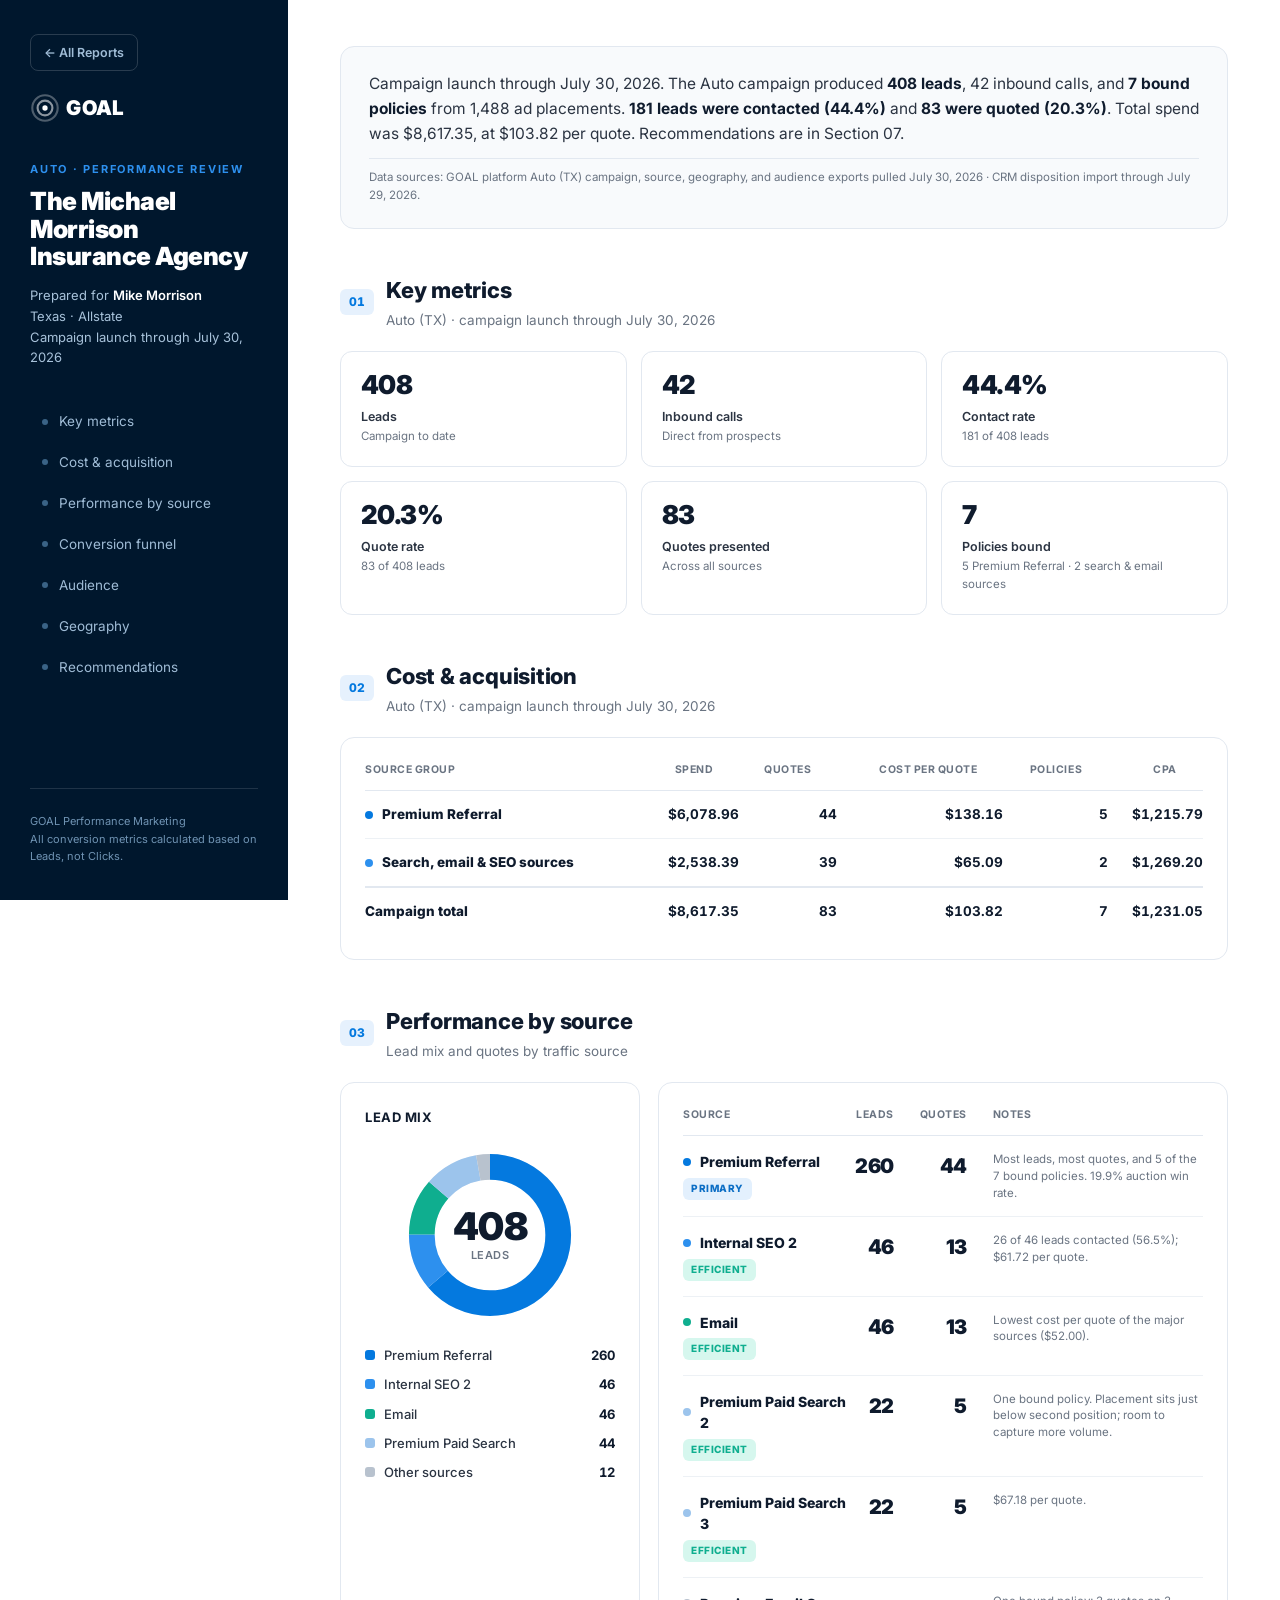
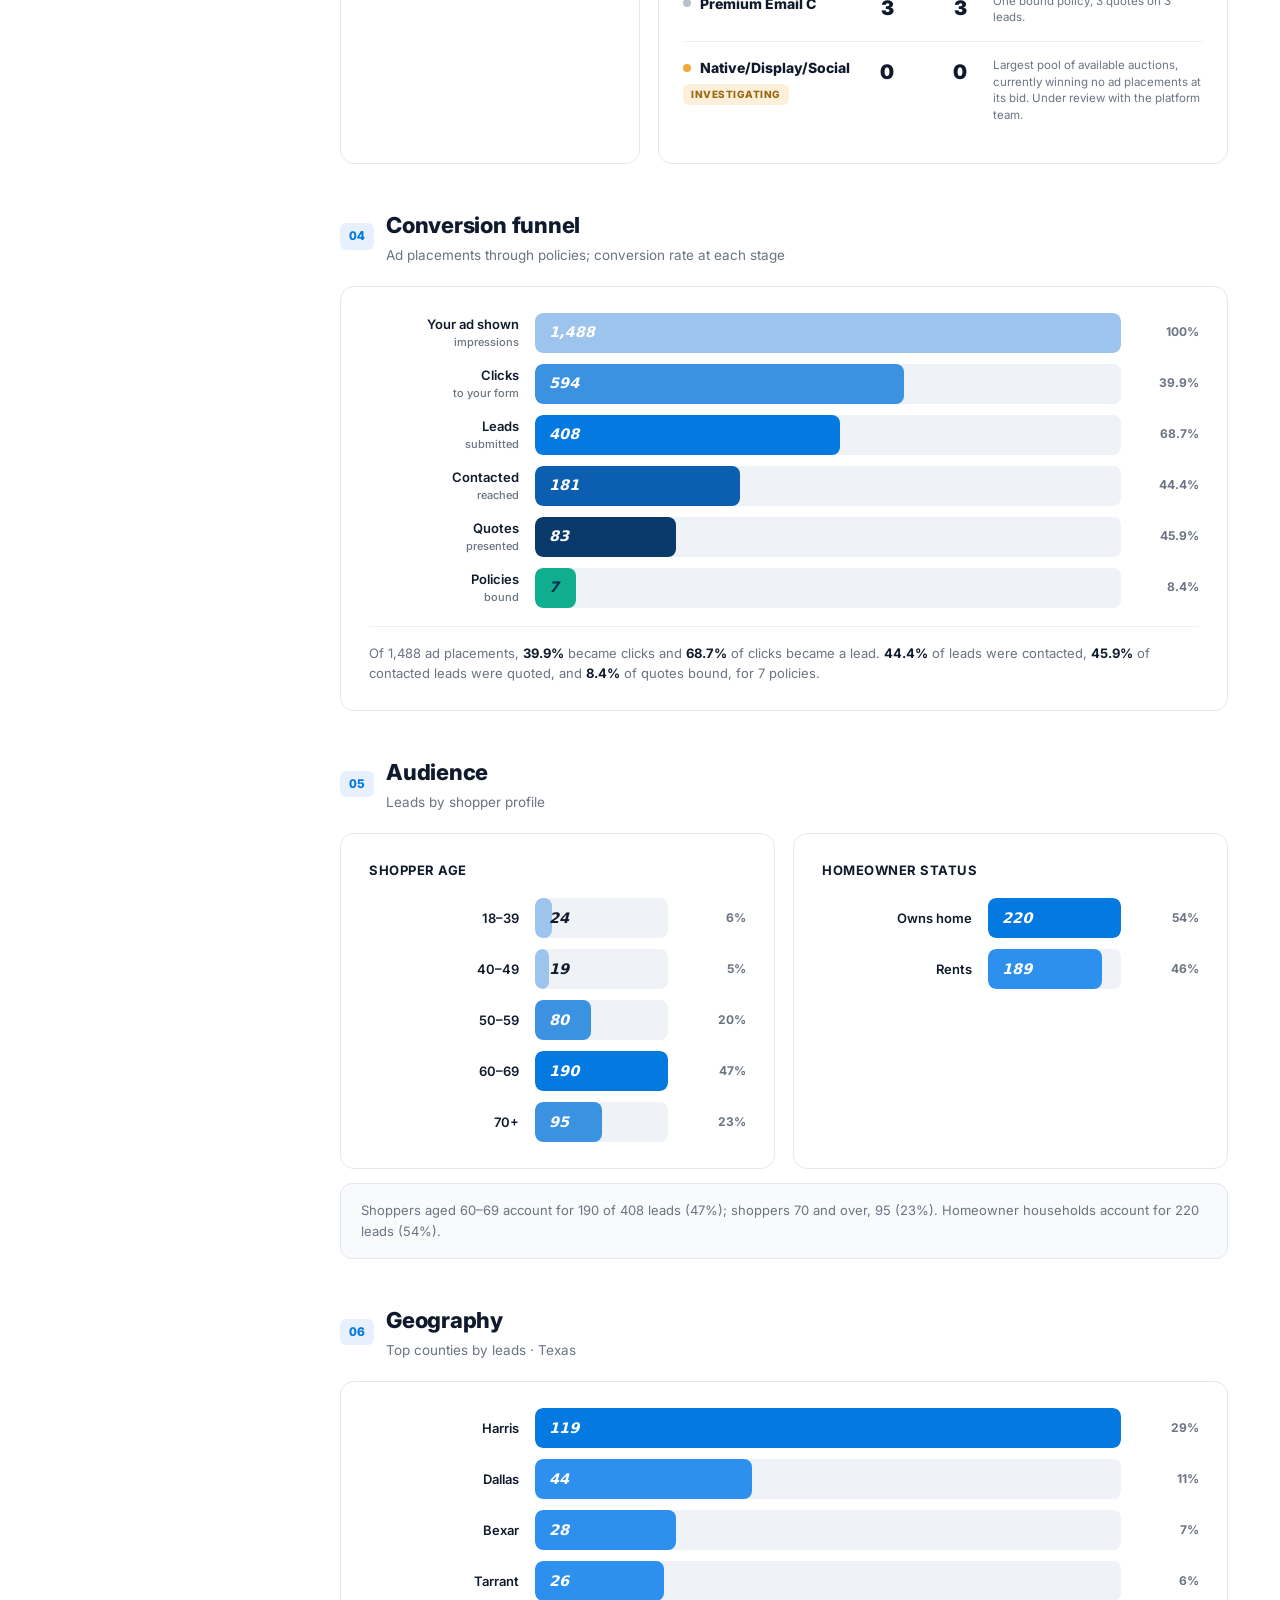
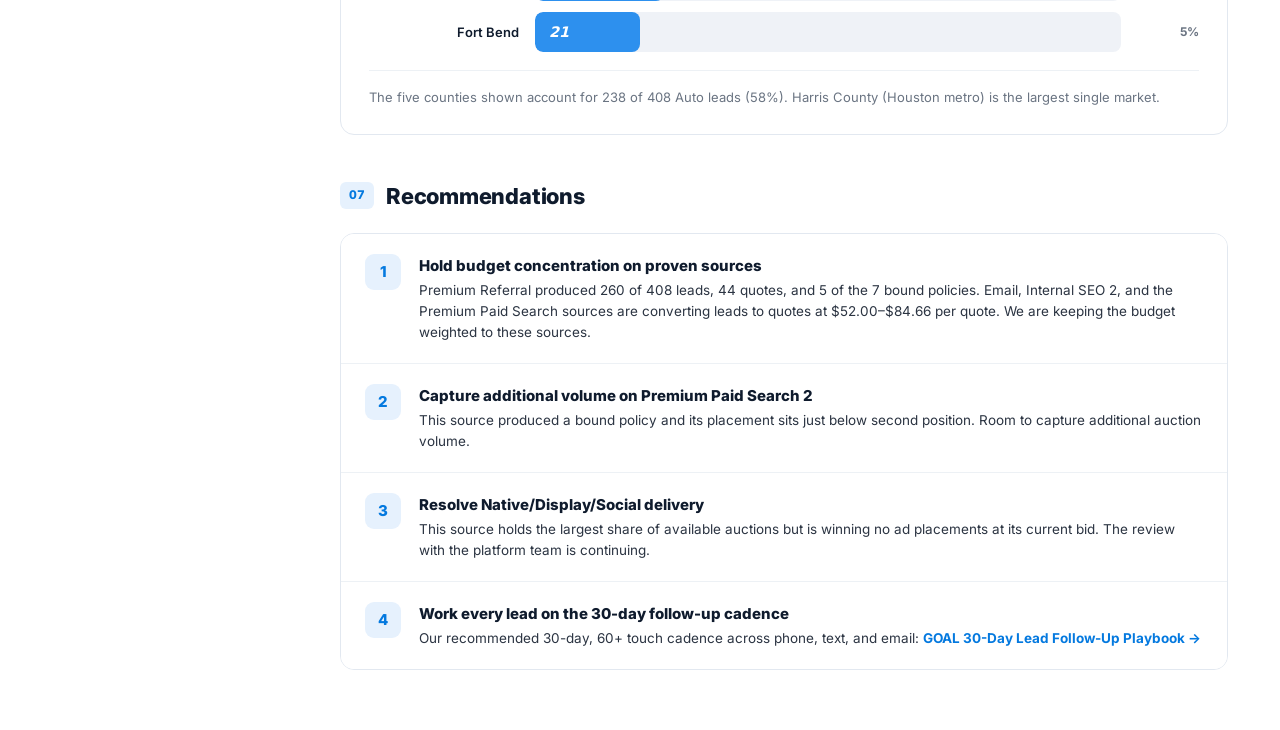
==== commit e85f4b00: "Label policy acquisition cost as CPA in the cost tables Rename the "Cost per policy" column header t" ====
--- a/reports/auto-performance-review.html
+++ b/reports/auto-performance-review.html
@@ -175,7 +175,7 @@
       <div class="bhead"><span class="ix">02</span><div><h2>Cost &amp; acquisition</h2><p>Auto (TX) · campaign launch through July 30, 2026</p></div></div>
       <div class="panel">
         <table class="ltable cost">
-          <thead><tr><th>Source group</th><th class="r">Spend</th><th class="r">Quotes</th><th class="r">Cost per quote</th><th class="r">Policies</th><th class="r">Cost per policy</th></tr></thead>
+          <thead><tr><th>Source group</th><th class="r">Spend</th><th class="r">Quotes</th><th class="r">Cost per quote</th><th class="r">Policies</th><th class="r">CPA</th></tr></thead>
           <tbody>
             <tr>
               <td><div class="nm"><span class="bd" style="background:#0479DF"></span>Premium Referral</div></td>
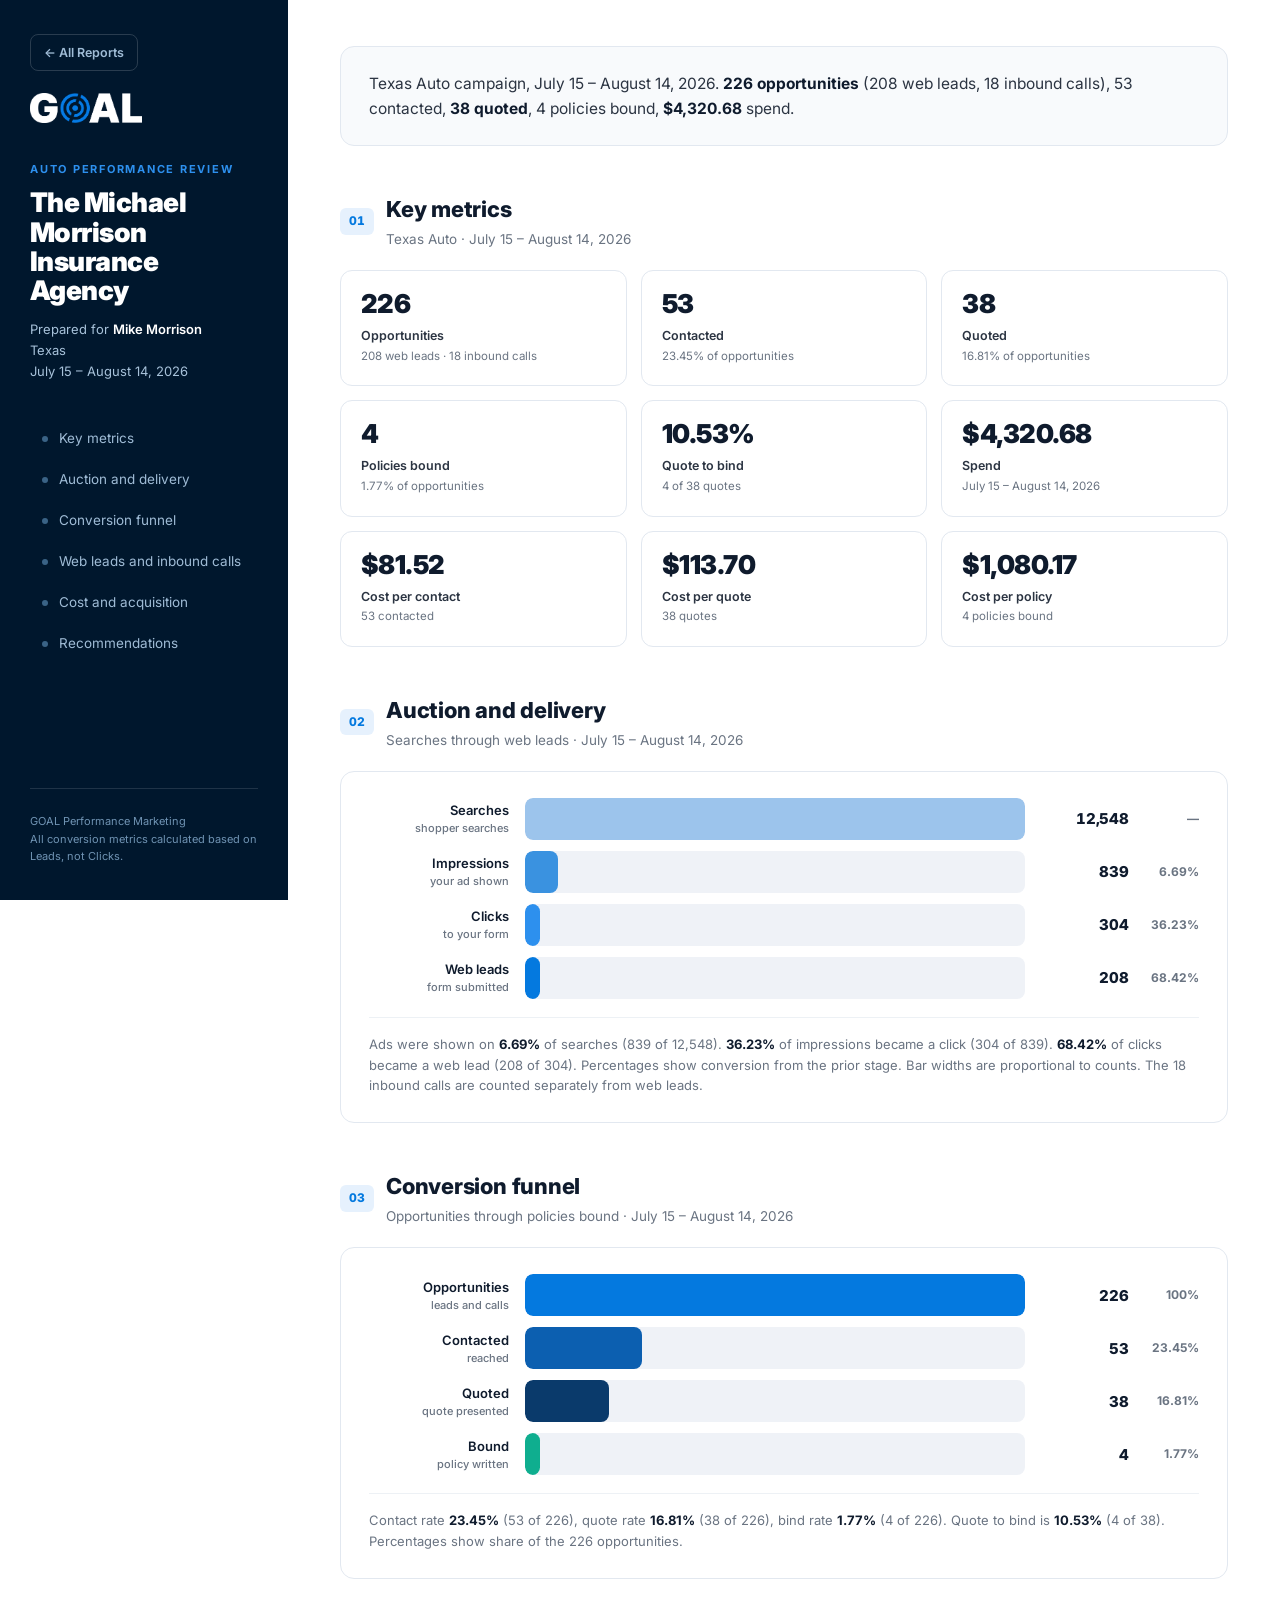
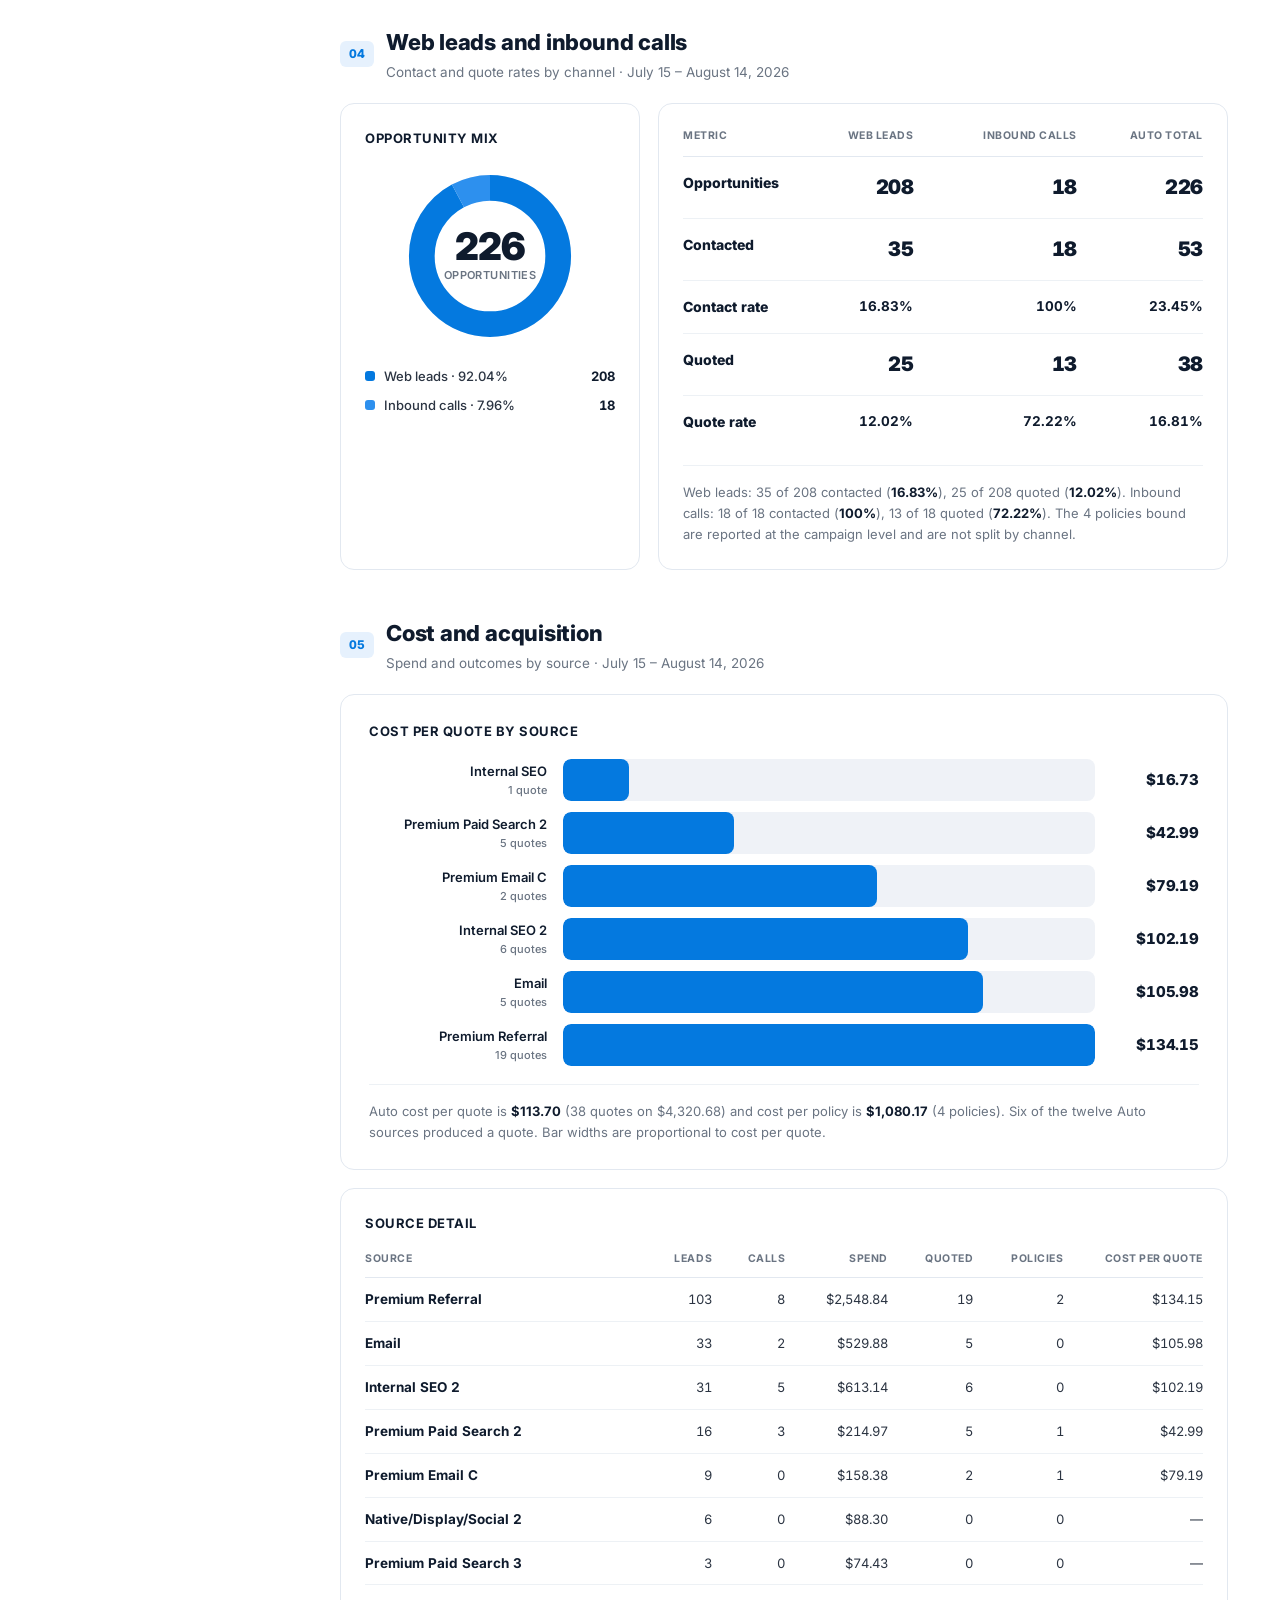
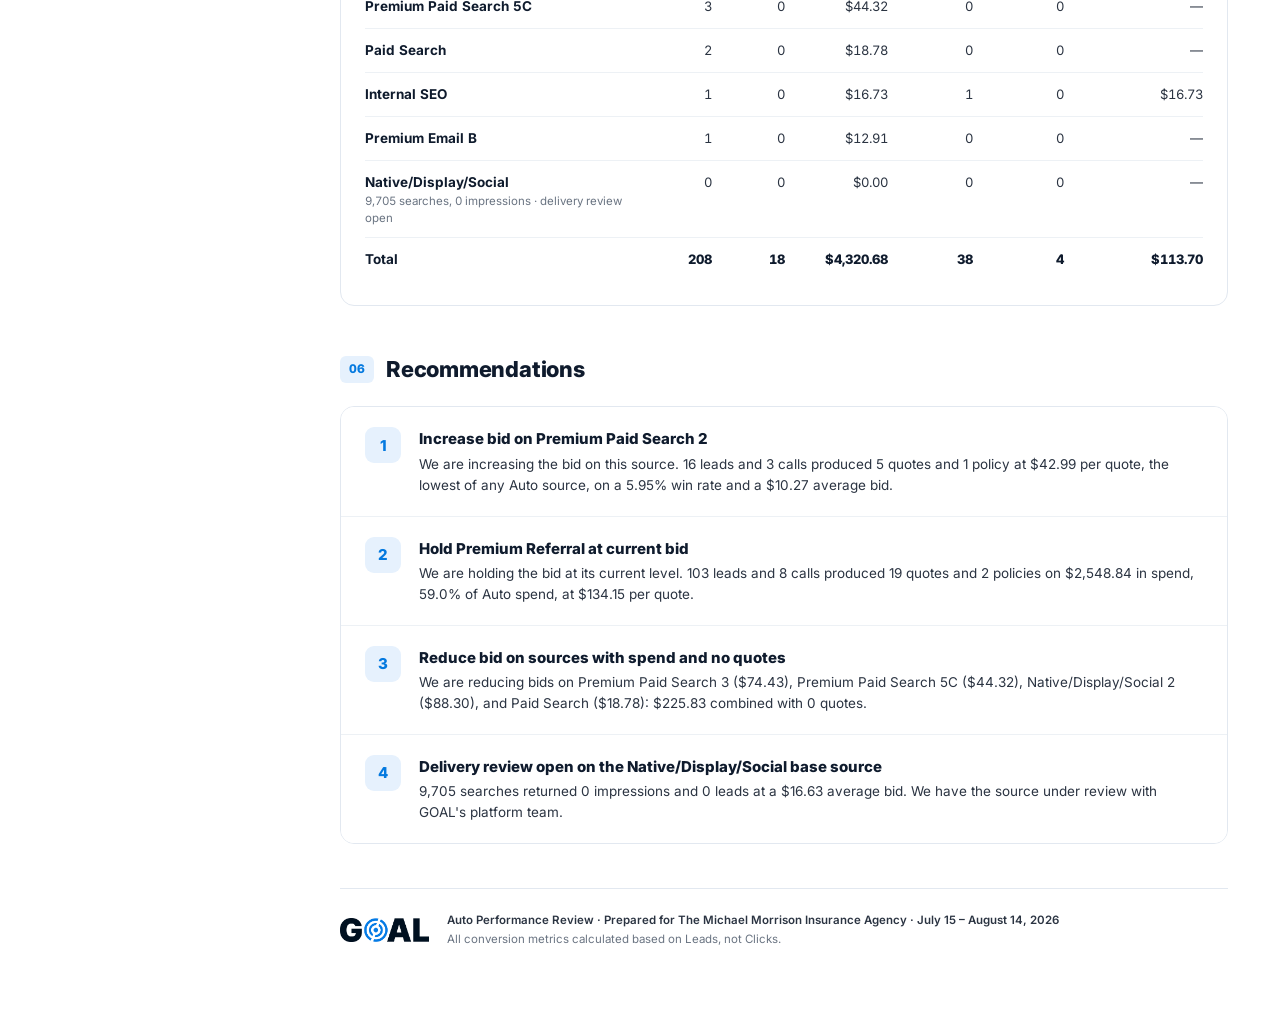
==== commit 23877165: "Replace all reports with August 14, 2026 versions Swap every report in reports/ for the updated 8/14" ====
--- a/reports/auto-performance-review.html
+++ b/reports/auto-performance-review.html
@@ -3,7 +3,7 @@
 <head>
 <meta charset="UTF-8">
 <meta name="viewport" content="width=device-width, initial-scale=1.0">
-<title>The Michael Morrison Insurance Agency · Auto Performance Review</title>
+<title>The Michael Morrison Insurance Agency — Auto Performance Review</title>
 <link rel="preconnect" href="https://fonts.googleapis.com">
 <link rel="preconnect" href="https://fonts.gstatic.com" crossorigin>
 <link href="https://fonts.googleapis.com/css2?family=Inter:wght@400;500;600;700;800;900&display=swap" rel="stylesheet">
@@ -22,15 +22,15 @@
 
 /* ---------- Sidebar ---------- */
 .side{background:var(--navy);color:#cfe0ee;padding:34px 30px;position:sticky;top:0;height:100vh;display:flex;flex-direction:column;}
-.side .logo{height:30px;width:auto;color:#fff;align-self:flex-start;margin-bottom:38px;}
+.side .logo{height:30px;align-self:flex-start;margin-bottom:38px;}
 .backlink{display:inline-flex;align-items:center;gap:8px;align-self:flex-start;font-size:12.5px;font-weight:600;color:#9fbcd6;text-decoration:none;margin-bottom:22px;padding:8px 13px;border:1px solid rgba(255,255,255,.16);border-radius:8px;transition:background .15s,color .15s,border-color .15s;}
 .backlink:hover{background:rgba(255,255,255,.08);color:#fff;border-color:rgba(255,255,255,.3);}
 @media print{.backlink{display:none;}}
 .side .eb{font-size:11px;font-weight:700;letter-spacing:.16em;text-transform:uppercase;color:#2D90EE;}
-.side h1{font-size:25px;font-weight:900;color:#fff;line-height:1.1;letter-spacing:-.02em;margin:10px 0 14px;}
+.side h1{font-size:27px;font-weight:900;color:#fff;line-height:1.08;letter-spacing:-.02em;margin:10px 0 14px;}
 .side .who{font-size:13px;color:#a7c2da;line-height:1.6;}
 .side .who b{color:#fff;font-weight:600;}
-.side nav{margin-top:34px;display:flex;flex-direction:column;gap:2px;}
+.side nav{margin-top:38px;display:flex;flex-direction:column;gap:2px;}
 .side nav a{font-size:13.5px;color:#9fbcd6;text-decoration:none;padding:9px 12px;border-radius:8px;display:flex;align-items:center;gap:11px;transition:background .15s,color .15s;}
 .side nav a:hover{background:rgba(255,255,255,.06);color:#fff;text-decoration:none;}
 .side nav a .dot{width:6px;height:6px;border-radius:50%;background:#3a6386;flex-shrink:0;}
@@ -39,17 +39,16 @@
 
 /* ---------- Main ---------- */
 .main{padding:46px 52px 60px;}
-.block{margin-bottom:44px;scroll-margin-top:24px;}
+.block{margin-bottom:46px;scroll-margin-top:24px;}
 .bhead{display:flex;align-items:center;gap:12px;margin-bottom:20px;}
 .bhead .ix{font-size:12px;font-weight:800;color:var(--blue);font-variant-numeric:tabular-nums;background:#E6F1FD;padding:4px 9px;border-radius:6px;}
 .bhead h2{font-size:22px;font-weight:800;color:var(--ink);letter-spacing:-.01em;}
 .bhead p{font-size:13.5px;color:var(--muted);margin-top:3px;}
 
 /* ---------- Exec ---------- */
-.exec{background:var(--off);border:1px solid var(--line);border-radius:14px;padding:24px 28px;margin-bottom:44px;}
+.exec{background:var(--off);border:1px solid var(--line);border-radius:14px;padding:24px 28px;margin-bottom:46px;}
 .exec p{font-size:15.5px;line-height:1.62;color:var(--body);}
 .exec p b{color:var(--ink);font-weight:700;}
-.exec .src{font-size:11.5px;color:var(--muted);margin-top:12px;padding-top:10px;border-top:1px solid var(--line);line-height:1.5;}
 
 /* ---------- KPI cards ---------- */
 .kgrid{display:grid;grid-template-columns:repeat(3,1fr);gap:14px;}
@@ -58,11 +57,10 @@
 .kc .k{font-size:12.5px;color:var(--body);font-weight:600;margin-top:9px;}
 .kc .d{font-size:11.5px;color:var(--muted);margin-top:2px;}
 
-/* ---------- split: donut + table ---------- */
+/* ---------- Channel split: donut + table ---------- */
 .split{display:grid;grid-template-columns:300px 1fr;gap:18px;}
-.grid2{display:grid;grid-template-columns:1fr 1fr;gap:18px;}
 .panel{border:1px solid var(--line);border-radius:14px;padding:24px;background:var(--white);}
-.panel .pt{font-size:13px;font-weight:700;color:var(--ink);text-transform:uppercase;letter-spacing:.04em;margin-bottom:18px;}
+.panel .pt,.fpanel .pt{font-size:13px;font-weight:700;color:var(--ink);text-transform:uppercase;letter-spacing:.04em;margin-bottom:18px;}
 .donut-wrap{display:flex;flex-direction:column;align-items:center;}
 .donut{position:relative;width:180px;height:180px;}
 .donut .center{position:absolute;inset:0;display:flex;flex-direction:column;align-items:center;justify-content:center;}
@@ -76,30 +74,33 @@
 .ltable{width:100%;border-collapse:collapse;}
 .ltable th{font-size:10.5px;font-weight:700;color:var(--muted);text-transform:uppercase;letter-spacing:.05em;text-align:left;padding:0 0 12px;border-bottom:1px solid var(--line);}
 .ltable th.r,.ltable td.r{text-align:right;padding-right:26px;}
-.ltable td{padding:15px 0;border-bottom:1px solid var(--divider);font-size:13.5px;color:var(--body);vertical-align:top;}
+.ltable th.rr,.ltable td.rr{text-align:right;}
+.ltable td{padding:15px 0;border-bottom:1px solid var(--divider);font-size:13.5px;color:var(--body);vertical-align:top;font-variant-numeric:tabular-nums;}
 .ltable tr:last-child td{border-bottom:none;}
 .ltable .nm{font-weight:800;color:var(--ink);font-size:14px;display:flex;align-items:center;gap:9px;}
 .ltable .nm .bd{width:8px;height:8px;border-radius:50%;}
-.ltable .tag{display:inline-block;font-size:10px;font-weight:800;letter-spacing:.05em;text-transform:uppercase;padding:3px 8px;border-radius:6px;margin-top:5px;}
-.tag.blue{background:#E3F0FD;color:var(--blue-hover);} .tag.mint{background:#D6F7EE;color:var(--mint-d);} .tag.amber{background:#FDF0DA;color:#9a6712;}
 .ltable .big{font-size:20px;font-weight:900;color:var(--ink);letter-spacing:-.02em;}
-.ltable .sub{font-size:11.5px;color:var(--muted);line-height:1.45;max-width:300px;}
-.ltable.cost td{padding:13px 0;}
-.ltable.cost .nm{font-size:13.5px;}
-.ltable.cost td.r{font-variant-numeric:tabular-nums;font-weight:700;color:var(--ink);}
-.ltable.cost tr.total td{border-top:2px solid var(--line);border-bottom:none;}
-
-/* ---------- bars (funnel + audience + geo) ---------- */
+.ltable .sub{font-size:11.5px;color:var(--muted);line-height:1.45;max-width:260px;}
+.ltable .st{font-weight:700;color:var(--ink);}
+/* compact source table */
+.stable td{padding:11px 0;font-size:13px;}
+.stable th{padding-bottom:10px;}
+.stable .nm{font-size:13.5px;font-weight:700;}
+.stable tr.tot td{border-top:1px solid var(--line);font-weight:800;color:var(--ink);}
+
+/* ---------- Funnel / bar charts ---------- */
 .fpanel{border:1px solid var(--line);border-radius:14px;padding:26px 28px;background:var(--white);}
 .fstep{display:flex;align-items:center;gap:16px;margin-bottom:11px;}
-.fstep:last-of-type{margin-bottom:0;}
-.fstep .lab{width:150px;flex-shrink:0;text-align:right;font-size:13px;font-weight:600;color:var(--ink);}
+.fstep .lab{width:140px;flex-shrink:0;text-align:right;font-size:13px;font-weight:600;color:var(--ink);}
 .fstep .lab small{display:block;font-weight:500;color:var(--muted);font-size:11px;}
-.fbar{flex:1;height:40px;background:var(--gray);border-radius:8px;overflow:hidden;}
-.fbar i{display:flex;align-items:center;height:100%;border-radius:8px;width:0;color:#fff;font-weight:800;font-size:14.5px;padding-left:14px;transition:width 1.1s cubic-bezier(.2,.7,.2,1);}
-.fstep .pct{width:62px;flex-shrink:0;font-size:12px;color:var(--muted);font-weight:700;text-align:right;}
+.fbar{flex:1;height:42px;background:var(--gray);border-radius:8px;overflow:hidden;}
+.fbar i{display:flex;align-items:center;height:100%;border-radius:8px;width:0;color:#fff;font-weight:800;font-size:15px;padding-left:15px;transition:width 1.1s cubic-bezier(.2,.7,.2,1);}
+.fstep .cnt{width:88px;flex-shrink:0;font-size:15px;font-weight:800;color:var(--ink);text-align:right;font-variant-numeric:tabular-nums;letter-spacing:-.01em;}
+.fstep .pct{width:54px;flex-shrink:0;font-size:12px;color:var(--muted);font-weight:700;text-align:right;}
 .fnote{font-size:13px;color:var(--muted);line-height:1.6;margin-top:18px;padding-top:16px;border-top:1px solid var(--divider);}
 .fnote b{color:var(--ink);font-weight:700;}
+.srcbars .fstep .lab{width:178px;}
+.stack{display:flex;flex-direction:column;gap:18px;}
 
 /* ---------- Recommendations ---------- */
 .plan{border:1px solid var(--line);border-radius:14px;overflow:hidden;}
@@ -109,11 +110,17 @@
 .pstep .h{font-size:15px;font-weight:800;color:var(--ink);}
 .pstep .b{font-size:13.5px;color:var(--body);line-height:1.55;margin-top:3px;}
 
+/* ---------- Report footer ---------- */
+.rfoot{margin-top:44px;padding-top:22px;border-top:1px solid var(--line);display:flex;align-items:center;gap:18px;}
+.rfoot img{height:24px;}
+.rfoot .t{font-size:11.5px;color:var(--muted);line-height:1.65;}
+.rfoot .t b{color:var(--body);font-weight:600;}
+
 @media print{
   body{background:#fff;} .shell{display:block;max-width:none;}
   .side{position:static;height:auto;flex-direction:row;align-items:center;justify-content:space-between;padding:20px 30px;}
   .side nav,.side .foot{display:none;} .side h1{margin:0;}
-  .kc,.fpanel,.panel,.plan{break-inside:avoid;}
+  .kc,.fpanel,.panel,.plan,.rfoot{break-inside:avoid;}
 }
 @media(max-width:900px){
   .shell{grid-template-columns:1fr;}
@@ -121,33 +128,27 @@
   .side nav{display:none;}
   .main{padding:32px 22px;}
   .kgrid{grid-template-columns:1fr 1fr;}
-  .split,.grid2{grid-template-columns:1fr;}
+  .split{grid-template-columns:1fr;}
 }
-@media(max-width:560px){ .kgrid{grid-template-columns:1fr;} .fstep .lab{width:104px;} }
+@media(max-width:560px){ .kgrid{grid-template-columns:1fr;} .fstep .lab,.srcbars .fstep .lab{width:96px;} }
 </style>
 </head>
 <body>
-<div class="shell">
+<div class="shell" data-screen-label="Auto performance review">
 
   <aside class="side">
     <a class="backlink" href="../index.html">&larr; All Reports</a>
-    <svg class="logo" viewBox="0 0 150 34" fill="none" xmlns="http://www.w3.org/2000/svg" role="img" aria-label="GOAL">
-      <circle cx="17" cy="17" r="14.4" stroke="currentColor" stroke-width="2.4" opacity="0.30"/>
-      <circle cx="17" cy="17" r="8.4" stroke="currentColor" stroke-width="2.4" opacity="0.55"/>
-      <circle cx="17" cy="17" r="3" fill="currentColor"/>
-      <text x="41" y="24.5" font-family="Inter, sans-serif" font-size="23" font-weight="900" letter-spacing="0.5" fill="currentColor">GOAL</text>
-    </svg>
-    <div class="eb">Auto · Performance Review</div>
+    <img class="logo" src="[data-uri]" alt="GOAL">
+    <div class="eb">Auto Performance Review</div>
     <h1>The Michael Morrison Insurance Agency</h1>
-    <div class="who">Prepared for <b>Mike Morrison</b><br>Texas · Allstate<br>Campaign launch through July 30, 2026</div>
+    <div class="who">Prepared for <b>Mike Morrison</b><br>Texas<br>July 15 – August 14, 2026</div>
     <nav>
       <a href="#s1"><span class="dot"></span>Key metrics</a>
-      <a href="#s2"><span class="dot"></span>Cost &amp; acquisition</a>
-      <a href="#s3"><span class="dot"></span>Performance by source</a>
-      <a href="#s4"><span class="dot"></span>Conversion funnel</a>
-      <a href="#s5"><span class="dot"></span>Audience</a>
-      <a href="#s6"><span class="dot"></span>Geography</a>
-      <a href="#s7"><span class="dot"></span>Recommendations</a>
+      <a href="#s2"><span class="dot"></span>Auction and delivery</a>
+      <a href="#s3"><span class="dot"></span>Conversion funnel</a>
+      <a href="#s4"><span class="dot"></span>Web leads and inbound calls</a>
+      <a href="#s5"><span class="dot"></span>Cost and acquisition</a>
+      <a href="#s6"><span class="dot"></span>Recommendations</a>
     </nav>
     <div class="foot">GOAL Performance Marketing<br>All conversion metrics calculated based on Leads, not Clicks.</div>
   </aside>
@@ -155,190 +156,150 @@
   <main class="main">
 
     <div class="exec">
-      <p>Campaign launch through July 30, 2026. The Auto campaign produced <b>408 leads</b>, 42 inbound calls, and <b>7 bound policies</b> from 1,488 ad placements. <b>181 leads were contacted (44.4%)</b> and <b>83 were quoted (20.3%)</b>. Total spend was $8,617.35, at $103.82 per quote. Recommendations are in Section 07.</p>
-      <div class="src">Data sources: GOAL platform Auto (TX) campaign, source, geography, and audience exports pulled July 30, 2026 · CRM disposition import through July 29, 2026.</div>
+      <p>Texas Auto campaign, July 15 – August 14, 2026. <b>226 opportunities</b> (208 web leads, 18 inbound calls), 53 contacted, <b>38 quoted</b>, 4 policies bound, <b>$4,320.68</b> spend.</p>
     </div>
 
     <section class="block" id="s1">
-      <div class="bhead"><span class="ix">01</span><div><h2>Key metrics</h2><p>Auto (TX) · campaign launch through July 30, 2026</p></div></div>
+      <div class="bhead"><span class="ix">01</span><div><h2>Key metrics</h2><p>Texas Auto · July 15 – August 14, 2026</p></div></div>
       <div class="kgrid">
-        <div class="kc"><div class="v">408</div><div class="k">Leads</div><div class="d">Campaign to date</div></div>
-        <div class="kc"><div class="v">42</div><div class="k">Inbound calls</div><div class="d">Direct from prospects</div></div>
-        <div class="kc"><div class="v">44.4%</div><div class="k">Contact rate</div><div class="d">181 of 408 leads</div></div>
-        <div class="kc"><div class="v">20.3%</div><div class="k">Quote rate</div><div class="d">83 of 408 leads</div></div>
-        <div class="kc"><div class="v">83</div><div class="k">Quotes presented</div><div class="d">Across all sources</div></div>
-        <div class="kc"><div class="v">7</div><div class="k">Policies bound</div><div class="d">5 Premium Referral · 2 search &amp; email sources</div></div>
+        <div class="kc"><div class="v">226</div><div class="k">Opportunities</div><div class="d">208 web leads · 18 inbound calls</div></div>
+        <div class="kc"><div class="v">53</div><div class="k">Contacted</div><div class="d">23.45% of opportunities</div></div>
+        <div class="kc"><div class="v">38</div><div class="k">Quoted</div><div class="d">16.81% of opportunities</div></div>
+        <div class="kc"><div class="v">4</div><div class="k">Policies bound</div><div class="d">1.77% of opportunities</div></div>
+        <div class="kc"><div class="v">10.53%</div><div class="k">Quote to bind</div><div class="d">4 of 38 quotes</div></div>
+        <div class="kc"><div class="v">$4,320.68</div><div class="k">Spend</div><div class="d">July 15 – August 14, 2026</div></div>
+        <div class="kc"><div class="v">$81.52</div><div class="k">Cost per contact</div><div class="d">53 contacted</div></div>
+        <div class="kc"><div class="v">$113.70</div><div class="k">Cost per quote</div><div class="d">38 quotes</div></div>
+        <div class="kc"><div class="v">$1,080.17</div><div class="k">Cost per policy</div><div class="d">4 policies bound</div></div>
       </div>
     </section>
 
     <section class="block" id="s2">
-      <div class="bhead"><span class="ix">02</span><div><h2>Cost &amp; acquisition</h2><p>Auto (TX) · campaign launch through July 30, 2026</p></div></div>
-      <div class="panel">
-        <table class="ltable cost">
-          <thead><tr><th>Source group</th><th class="r">Spend</th><th class="r">Quotes</th><th class="r">Cost per quote</th><th class="r">Policies</th><th class="r">CPA</th></tr></thead>
-          <tbody>
-            <tr>
-              <td><div class="nm"><span class="bd" style="background:#0479DF"></span>Premium Referral</div></td>
-              <td class="r">$6,078.96</td><td class="r">44</td><td class="r">$138.16</td><td class="r">5</td><td class="r">$1,215.79</td>
-            </tr>
-            <tr>
-              <td><div class="nm"><span class="bd" style="background:#2D90EE"></span>Search, email &amp; SEO sources</div></td>
-              <td class="r">$2,538.39</td><td class="r">39</td><td class="r">$65.09</td><td class="r">2</td><td class="r">$1,269.20</td>
-            </tr>
-            <tr class="total">
-              <td><div class="nm">Campaign total</div></td>
-              <td class="r">$8,617.35</td><td class="r">83</td><td class="r">$103.82</td><td class="r">7</td><td class="r">$1,231.05</td>
-            </tr>
-          </tbody>
-        </table>
+      <div class="bhead"><span class="ix">02</span><div><h2>Auction and delivery</h2><p>Searches through web leads · July 15 – August 14, 2026</p></div></div>
+      <div class="fpanel">
+        <div class="fstep"><div class="lab">Searches<small>shopper searches</small></div><div class="fbar"><i style="background:#9cc4ec" data-w="100"></i></div><div class="cnt">12,548</div><div class="pct">&mdash;</div></div>
+        <div class="fstep"><div class="lab">Impressions<small>your ad shown</small></div><div class="fbar"><i style="background:#3a92e0" data-w="6.69"></i></div><div class="cnt">839</div><div class="pct">6.69%</div></div>
+        <div class="fstep"><div class="lab">Clicks<small>to your form</small></div><div class="fbar"><i style="background:#2D90EE" data-w="2.42"></i></div><div class="cnt">304</div><div class="pct">36.23%</div></div>
+        <div class="fstep"><div class="lab">Web leads<small>form submitted</small></div><div class="fbar"><i style="background:#0479DF" data-w="1.66"></i></div><div class="cnt">208</div><div class="pct">68.42%</div></div>
+        <div class="fnote">Ads were shown on <b>6.69%</b> of searches (839 of 12,548). <b>36.23%</b> of impressions became a click (304 of 839). <b>68.42%</b> of clicks became a web lead (208 of 304). Percentages show conversion from the prior stage. Bar widths are proportional to counts. The 18 inbound calls are counted separately from web leads.</div>
       </div>
     </section>
 
     <section class="block" id="s3">
-      <div class="bhead"><span class="ix">03</span><div><h2>Performance by source</h2><p>Lead mix and quotes by traffic source</p></div></div>
+      <div class="bhead"><span class="ix">03</span><div><h2>Conversion funnel</h2><p>Opportunities through policies bound · July 15 – August 14, 2026</p></div></div>
+      <div class="fpanel">
+        <div class="fstep"><div class="lab">Opportunities<small>leads and calls</small></div><div class="fbar"><i style="background:#0479DF" data-w="100"></i></div><div class="cnt">226</div><div class="pct">100%</div></div>
+        <div class="fstep"><div class="lab">Contacted<small>reached</small></div><div class="fbar"><i style="background:#0c5fb0" data-w="23.45"></i></div><div class="cnt">53</div><div class="pct">23.45%</div></div>
+        <div class="fstep"><div class="lab">Quoted<small>quote presented</small></div><div class="fbar"><i style="background:#0a3a6b" data-w="16.81"></i></div><div class="cnt">38</div><div class="pct">16.81%</div></div>
+        <div class="fstep"><div class="lab">Bound<small>policy written</small></div><div class="fbar"><i style="background:#0fae8f" data-w="1.77"></i></div><div class="cnt">4</div><div class="pct">1.77%</div></div>
+        <div class="fnote">Contact rate <b>23.45%</b> (53 of 226), quote rate <b>16.81%</b> (38 of 226), bind rate <b>1.77%</b> (4 of 226). Quote to bind is <b>10.53%</b> (4 of 38). Percentages show share of the 226 opportunities.</div>
+      </div>
+    </section>
+
+    <section class="block" id="s4">
+      <div class="bhead"><span class="ix">04</span><div><h2>Web leads and inbound calls</h2><p>Contact and quote rates by channel · July 15 – August 14, 2026</p></div></div>
       <div class="split">
         <div class="panel">
-          <div class="pt">Lead mix</div>
+          <div class="pt">Opportunity mix</div>
           <div class="donut-wrap">
             <div class="donut">
               <svg viewBox="0 0 42 42" width="180" height="180">
                 <circle cx="21" cy="21" r="15.915" fill="none" stroke="#EFF2F7" stroke-width="6"></circle>
-                <circle class="seg" cx="21" cy="21" r="15.915" fill="none" stroke="#0479DF" stroke-width="6" stroke-dasharray="0 100" data-dash="63.7" transform="rotate(-90 21 21)"></circle>
-                <circle class="seg" cx="21" cy="21" r="15.915" fill="none" stroke="#2D90EE" stroke-width="6" stroke-dasharray="0 100" data-dash="11.3" data-offset="63.7" transform="rotate(-90 21 21)"></circle>
-                <circle class="seg" cx="21" cy="21" r="15.915" fill="none" stroke="#0fae8f" stroke-width="6" stroke-dasharray="0 100" data-dash="11.3" data-offset="75.0" transform="rotate(-90 21 21)"></circle>
-                <circle class="seg" cx="21" cy="21" r="15.915" fill="none" stroke="#9cc4ec" stroke-width="6" stroke-dasharray="0 100" data-dash="10.8" data-offset="86.3" transform="rotate(-90 21 21)"></circle>
-                <circle class="seg" cx="21" cy="21" r="15.915" fill="none" stroke="#B8C2CE" stroke-width="6" stroke-dasharray="0 100" data-dash="2.9" data-offset="97.1" transform="rotate(-90 21 21)"></circle>
+                <circle class="seg" cx="21" cy="21" r="15.915" fill="none" stroke="#0479DF" stroke-width="6" stroke-dasharray="0 100" data-dash="92.04" transform="rotate(-90 21 21)"></circle>
+                <circle class="seg" cx="21" cy="21" r="15.915" fill="none" stroke="#2D90EE" stroke-width="6" stroke-dasharray="0 100" data-dash="7.96" data-offset="92.04" transform="rotate(-90 21 21)"></circle>
               </svg>
-              <div class="center"><div class="n">408</div><div class="l">leads</div></div>
+              <div class="center"><div class="n">226</div><div class="l">opportunities</div></div>
             </div>
             <div class="legend">
-              <div class="li"><span class="sw" style="background:#0479DF"></span><span class="nm">Premium Referral</span><span class="vl">260</span></div>
-              <div class="li"><span class="sw" style="background:#2D90EE"></span><span class="nm">Internal SEO 2</span><span class="vl">46</span></div>
-              <div class="li"><span class="sw" style="background:#0fae8f"></span><span class="nm">Email</span><span class="vl">46</span></div>
-              <div class="li"><span class="sw" style="background:#9cc4ec"></span><span class="nm">Premium Paid Search</span><span class="vl">44</span></div>
-              <div class="li"><span class="sw" style="background:#B8C2CE"></span><span class="nm">Other sources</span><span class="vl">12</span></div>
+              <div class="li"><span class="sw" style="background:#0479DF"></span><span class="nm">Web leads · 92.04%</span><span class="vl">208</span></div>
+              <div class="li"><span class="sw" style="background:#2D90EE"></span><span class="nm">Inbound calls · 7.96%</span><span class="vl">18</span></div>
             </div>
           </div>
         </div>
         <div class="panel">
           <table class="ltable">
-            <thead><tr><th>Source</th><th class="r">Leads</th><th class="r">Quotes</th><th>Notes</th></tr></thead>
+            <thead><tr><th>Metric</th><th class="r">Web leads</th><th class="r">Inbound calls</th><th class="rr">Auto total</th></tr></thead>
             <tbody>
-              <tr>
-                <td><div class="nm"><span class="bd" style="background:#0479DF"></span>Premium Referral</div><span class="tag blue">Primary</span></td>
-                <td class="r"><span class="big">260</span></td>
-                <td class="r"><span class="big">44</span></td>
-                <td><div class="sub">Most leads, most quotes, and 5 of the 7 bound policies. 19.9% auction win rate.</div></td>
-              </tr>
-              <tr>
-                <td><div class="nm"><span class="bd" style="background:#2D90EE"></span>Internal SEO 2</div><span class="tag mint">Efficient</span></td>
-                <td class="r"><span class="big">46</span></td>
-                <td class="r"><span class="big">13</span></td>
-                <td><div class="sub">26 of 46 leads contacted (56.5%); $61.72 per quote.</div></td>
-              </tr>
-              <tr>
-                <td><div class="nm"><span class="bd" style="background:#0fae8f"></span>Email</div><span class="tag mint">Efficient</span></td>
-                <td class="r"><span class="big">46</span></td>
-                <td class="r"><span class="big">13</span></td>
-                <td><div class="sub">Lowest cost per quote of the major sources ($52.00).</div></td>
-              </tr>
-              <tr>
-                <td><div class="nm"><span class="bd" style="background:#9cc4ec"></span>Premium Paid Search 2</div><span class="tag mint">Efficient</span></td>
-                <td class="r"><span class="big">22</span></td>
-                <td class="r"><span class="big">5</span></td>
-                <td><div class="sub">One bound policy. Placement sits just below second position; room to capture more volume.</div></td>
-              </tr>
-              <tr>
-                <td><div class="nm"><span class="bd" style="background:#9cc4ec"></span>Premium Paid Search 3</div><span class="tag mint">Efficient</span></td>
-                <td class="r"><span class="big">22</span></td>
-                <td class="r"><span class="big">5</span></td>
-                <td><div class="sub">$67.18 per quote.</div></td>
-              </tr>
-              <tr>
-                <td><div class="nm"><span class="bd" style="background:#B8C2CE"></span>Premium Email C</div></td>
-                <td class="r"><span class="big">3</span></td>
-                <td class="r"><span class="big">3</span></td>
-                <td><div class="sub">One bound policy; 3 quotes on 3 leads.</div></td>
-              </tr>
-              <tr>
-                <td><div class="nm"><span class="bd" style="background:#F0A93B"></span>Native/Display/Social</div><span class="tag amber">Investigating</span></td>
-                <td class="r"><span class="big">0</span></td>
-                <td class="r"><span class="big">0</span></td>
-                <td><div class="sub">Largest pool of available auctions, currently winning no ad placements at its bid. Under review with the platform team.</div></td>
-              </tr>
+              <tr><td><div class="nm">Opportunities</div></td><td class="r"><span class="big">208</span></td><td class="r"><span class="big">18</span></td><td class="rr"><span class="big">226</span></td></tr>
+              <tr><td><div class="nm">Contacted</div></td><td class="r"><span class="big">35</span></td><td class="r"><span class="big">18</span></td><td class="rr"><span class="big">53</span></td></tr>
+              <tr><td><div class="nm">Contact rate</div></td><td class="r"><span class="st">16.83%</span></td><td class="r"><span class="st">100%</span></td><td class="rr"><span class="st">23.45%</span></td></tr>
+              <tr><td><div class="nm">Quoted</div></td><td class="r"><span class="big">25</span></td><td class="r"><span class="big">13</span></td><td class="rr"><span class="big">38</span></td></tr>
+              <tr><td><div class="nm">Quote rate</div></td><td class="r"><span class="st">12.02%</span></td><td class="r"><span class="st">72.22%</span></td><td class="rr"><span class="st">16.81%</span></td></tr>
+            </tbody>
+          </table>
+          <div class="fnote">Web leads: 35 of 208 contacted (<b>16.83%</b>), 25 of 208 quoted (<b>12.02%</b>). Inbound calls: 18 of 18 contacted (<b>100%</b>), 13 of 18 quoted (<b>72.22%</b>). The 4 policies bound are reported at the campaign level and are not split by channel.</div>
+        </div>
+      </div>
+    </section>
+
+    <section class="block" id="s5">
+      <div class="bhead"><span class="ix">05</span><div><h2>Cost and acquisition</h2><p>Spend and outcomes by source · July 15 – August 14, 2026</p></div></div>
+      <div class="stack">
+        <div class="fpanel srcbars">
+          <div class="pt">Cost per quote by source</div>
+          <div class="fstep"><div class="lab">Internal SEO<small>1 quote</small></div><div class="fbar"><i style="background:#0479DF" data-w="12.47"></i></div><div class="cnt">$16.73</div></div>
+          <div class="fstep"><div class="lab">Premium Paid Search 2<small>5 quotes</small></div><div class="fbar"><i style="background:#0479DF" data-w="32.05"></i></div><div class="cnt">$42.99</div></div>
+          <div class="fstep"><div class="lab">Premium Email C<small>2 quotes</small></div><div class="fbar"><i style="background:#0479DF" data-w="59.03"></i></div><div class="cnt">$79.19</div></div>
+          <div class="fstep"><div class="lab">Internal SEO 2<small>6 quotes</small></div><div class="fbar"><i style="background:#0479DF" data-w="76.18"></i></div><div class="cnt">$102.19</div></div>
+          <div class="fstep"><div class="lab">Email<small>5 quotes</small></div><div class="fbar"><i style="background:#0479DF" data-w="79.00"></i></div><div class="cnt">$105.98</div></div>
+          <div class="fstep"><div class="lab">Premium Referral<small>19 quotes</small></div><div class="fbar"><i style="background:#0479DF" data-w="100"></i></div><div class="cnt">$134.15</div></div>
+          <div class="fnote">Auto cost per quote is <b>$113.70</b> (38 quotes on $4,320.68) and cost per policy is <b>$1,080.17</b> (4 policies). Six of the twelve Auto sources produced a quote. Bar widths are proportional to cost per quote.</div>
+        </div>
+        <div class="panel">
+          <div class="pt">Source detail</div>
+          <table class="ltable stable">
+            <thead><tr><th>Source</th><th class="r">Leads</th><th class="r">Calls</th><th class="r">Spend</th><th class="r">Quoted</th><th class="r">Policies</th><th class="rr">Cost per quote</th></tr></thead>
+            <tbody>
+              <tr><td><div class="nm">Premium Referral</div></td><td class="r">103</td><td class="r">8</td><td class="r">$2,548.84</td><td class="r">19</td><td class="r">2</td><td class="rr">$134.15</td></tr>
+              <tr><td><div class="nm">Email</div></td><td class="r">33</td><td class="r">2</td><td class="r">$529.88</td><td class="r">5</td><td class="r">0</td><td class="rr">$105.98</td></tr>
+              <tr><td><div class="nm">Internal SEO 2</div></td><td class="r">31</td><td class="r">5</td><td class="r">$613.14</td><td class="r">6</td><td class="r">0</td><td class="rr">$102.19</td></tr>
+              <tr><td><div class="nm">Premium Paid Search 2</div></td><td class="r">16</td><td class="r">3</td><td class="r">$214.97</td><td class="r">5</td><td class="r">1</td><td class="rr">$42.99</td></tr>
+              <tr><td><div class="nm">Premium Email C</div></td><td class="r">9</td><td class="r">0</td><td class="r">$158.38</td><td class="r">2</td><td class="r">1</td><td class="rr">$79.19</td></tr>
+              <tr><td><div class="nm">Native/Display/Social 2</div></td><td class="r">6</td><td class="r">0</td><td class="r">$88.30</td><td class="r">0</td><td class="r">0</td><td class="rr">&mdash;</td></tr>
+              <tr><td><div class="nm">Premium Paid Search 3</div></td><td class="r">3</td><td class="r">0</td><td class="r">$74.43</td><td class="r">0</td><td class="r">0</td><td class="rr">&mdash;</td></tr>
+              <tr><td><div class="nm">Premium Paid Search 5C</div></td><td class="r">3</td><td class="r">0</td><td class="r">$44.32</td><td class="r">0</td><td class="r">0</td><td class="rr">&mdash;</td></tr>
+              <tr><td><div class="nm">Paid Search</div></td><td class="r">2</td><td class="r">0</td><td class="r">$18.78</td><td class="r">0</td><td class="r">0</td><td class="rr">&mdash;</td></tr>
+              <tr><td><div class="nm">Internal SEO</div></td><td class="r">1</td><td class="r">0</td><td class="r">$16.73</td><td class="r">1</td><td class="r">0</td><td class="rr">$16.73</td></tr>
+              <tr><td><div class="nm">Premium Email B</div></td><td class="r">1</td><td class="r">0</td><td class="r">$12.91</td><td class="r">0</td><td class="r">0</td><td class="rr">&mdash;</td></tr>
+              <tr><td><div class="nm">Native/Display/Social</div><div class="sub">9,705 searches, 0 impressions · delivery review open</div></td><td class="r">0</td><td class="r">0</td><td class="r">$0.00</td><td class="r">0</td><td class="r">0</td><td class="rr">&mdash;</td></tr>
+              <tr class="tot"><td><div class="nm">Total</div></td><td class="r">208</td><td class="r">18</td><td class="r">$4,320.68</td><td class="r">38</td><td class="r">4</td><td class="rr">$113.70</td></tr>
             </tbody>
           </table>
         </div>
       </div>
     </section>
 
-    <section class="block" id="s4">
-      <div class="bhead"><span class="ix">04</span><div><h2>Conversion funnel</h2><p>Ad placements through policies; conversion rate at each stage</p></div></div>
-      <div class="fpanel">
-        <div class="fstep"><div class="lab">Your ad shown<small>impressions</small></div><div class="fbar"><i style="background:#9cc4ec" data-w="100">1,488</i></div><div class="pct">100%</div></div>
-        <div class="fstep"><div class="lab">Clicks<small>to your form</small></div><div class="fbar"><i style="background:#3a92e0" data-w="63">594</i></div><div class="pct">39.9%</div></div>
-        <div class="fstep"><div class="lab">Leads<small>submitted</small></div><div class="fbar"><i style="background:#0479DF" data-w="52">408</i></div><div class="pct">68.7%</div></div>
-        <div class="fstep"><div class="lab">Contacted<small>reached</small></div><div class="fbar"><i style="background:#0c5fb0" data-w="35">181</i></div><div class="pct">44.4%</div></div>
-        <div class="fstep"><div class="lab">Quotes<small>presented</small></div><div class="fbar"><i style="background:#0a3a6b" data-w="24">83</i></div><div class="pct">45.9%</div></div>
-        <div class="fstep"><div class="lab">Policies<small>bound</small></div><div class="fbar"><i style="background:#0fae8f;color:#062b4e" data-w="7">7</i></div><div class="pct">8.4%</div></div>
-        <div class="fnote">Of 1,488 ad placements, <b>39.9%</b> became clicks and <b>68.7%</b> of clicks became a lead. <b>44.4%</b> of leads were contacted, <b>45.9%</b> of contacted leads were quoted, and <b>8.4%</b> of quotes bound, for 7 policies.</div>
-      </div>
-    </section>
-
-    <section class="block" id="s5">
-      <div class="bhead"><span class="ix">05</span><div><h2>Audience</h2><p>Leads by shopper profile</p></div></div>
-      <div class="grid2">
-        <div class="fpanel">
-          <div class="pt" style="font-size:13px;font-weight:700;color:var(--ink);text-transform:uppercase;letter-spacing:.04em;margin-bottom:18px;">Shopper age</div>
-          <div class="fstep"><div class="lab">18–39</div><div class="fbar"><i style="background:#9cc4ec;color:#0F1B2D" data-w="13">24</i></div><div class="pct">6%</div></div>
-          <div class="fstep"><div class="lab">40–49</div><div class="fbar"><i style="background:#9cc4ec;color:#0F1B2D" data-w="10">19</i></div><div class="pct">5%</div></div>
-          <div class="fstep"><div class="lab">50–59</div><div class="fbar"><i style="background:#3a92e0" data-w="42">80</i></div><div class="pct">20%</div></div>
-          <div class="fstep"><div class="lab">60–69</div><div class="fbar"><i style="background:#0479DF" data-w="100">190</i></div><div class="pct">47%</div></div>
-          <div class="fstep"><div class="lab">70+</div><div class="fbar"><i style="background:#3a92e0" data-w="50">95</i></div><div class="pct">23%</div></div>
-        </div>
-        <div class="fpanel">
-          <div class="pt" style="font-size:13px;font-weight:700;color:var(--ink);text-transform:uppercase;letter-spacing:.04em;margin-bottom:18px;">Homeowner status</div>
-          <div class="fstep"><div class="lab">Owns home</div><div class="fbar"><i style="background:#0479DF" data-w="100">220</i></div><div class="pct">54%</div></div>
-          <div class="fstep"><div class="lab">Rents</div><div class="fbar"><i style="background:#2D90EE" data-w="86">189</i></div><div class="pct">46%</div></div>
-        </div>
-      </div>
-      <div class="fnote" style="margin-top:14px;padding:16px 20px;border:1px solid var(--line);border-radius:12px;background:var(--off);">Shoppers aged 60–69 account for 190 of 408 leads (47%); shoppers 70 and over, 95 (23%). Homeowner households account for 220 leads (54%).</div>
-    </section>
-
-    <section class="block" id="s6">
-      <div class="bhead"><span class="ix">06</span><div><h2>Geography</h2><p>Top counties by leads · Texas</p></div></div>
-      <div class="fpanel">
-        <div class="fstep"><div class="lab">Harris</div><div class="fbar"><i style="background:#0479DF" data-w="100">119</i></div><div class="pct">29%</div></div>
-        <div class="fstep"><div class="lab">Dallas</div><div class="fbar"><i style="background:#2D90EE" data-w="37">44</i></div><div class="pct">11%</div></div>
-        <div class="fstep"><div class="lab">Bexar</div><div class="fbar"><i style="background:#2D90EE" data-w="24">28</i></div><div class="pct">7%</div></div>
-        <div class="fstep"><div class="lab">Tarrant</div><div class="fbar"><i style="background:#2D90EE" data-w="22">26</i></div><div class="pct">6%</div></div>
-        <div class="fstep"><div class="lab">Fort Bend</div><div class="fbar"><i style="background:#2D90EE" data-w="18">21</i></div><div class="pct">5%</div></div>
-        <div class="fnote">The five counties shown account for 238 of 408 Auto leads (58%). Harris County (Houston metro) is the largest single market.</div>
-      </div>
-    </section>
-
-    <section class="block" id="s7" style="margin-bottom:0;">
-      <div class="bhead"><span class="ix">07</span><div><h2>Recommendations</h2></div></div>
+    <section class="block" id="s6" style="margin-bottom:0;">
+      <div class="bhead"><span class="ix">06</span><div><h2>Recommendations</h2></div></div>
       <div class="plan">
-        <div class="pstep"><div class="num">1</div><div><div class="h">Hold budget concentration on proven sources</div><div class="b">Premium Referral produced 260 of 408 leads, 44 quotes, and 5 of the 7 bound policies. Email, Internal SEO 2, and the Premium Paid Search sources are converting leads to quotes at $52.00–$84.66 per quote. We are keeping the budget weighted to these sources.</div></div></div>
-        <div class="pstep"><div class="num">2</div><div><div class="h">Capture additional volume on Premium Paid Search 2</div><div class="b">This source produced a bound policy and its placement sits just below second position. Room to capture additional auction volume.</div></div></div>
-        <div class="pstep"><div class="num">3</div><div><div class="h">Resolve Native/Display/Social delivery</div><div class="b">This source holds the largest share of available auctions but is winning no ad placements at its current bid. The review with the platform team is continuing.</div></div></div>
-        <div class="pstep"><div class="num">4</div><div><div class="h">Work every lead on the 30-day follow-up cadence</div><div class="b">Our recommended 30-day, 60+ touch cadence across phone, text, and email: <a href="https://goal-followup-best-practices.vercel.app/" target="_blank" rel="noopener" style="color:var(--blue);font-weight:700;text-decoration:none;">GOAL 30-Day Lead Follow-Up Playbook &rarr;</a></div></div></div>
-      </div>
-    </section>
+        <div class="pstep"><div class="num">1</div><div><div class="h">Increase bid on Premium Paid Search 2</div><div class="b">We are increasing the bid on this source. 16 leads and 3 calls produced 5 quotes and 1 policy at $42.99 per quote, the lowest of any Auto source, on a 5.95% win rate and a $10.27 average bid.</div></div></div>
+        <div class="pstep"><div class="num">2</div><div><div class="h">Hold Premium Referral at current bid</div><div class="b">We are holding the bid at its current level. 103 leads and 8 calls produced 19 quotes and 2 policies on $2,548.84 in spend, 59.0% of Auto spend, at $134.15 per quote.</div></div></div>
+        <div class="pstep"><div class="num">3</div><div><div class="h">Reduce bid on sources with spend and no quotes</div><div class="b">We are reducing bids on Premium Paid Search 3 ($74.43), Premium Paid Search 5C ($44.32), Native/Display/Social 2 ($88.30), and Paid Search ($18.78): $225.83 combined with 0 quotes.</div></div></div>
+        <div class="pstep"><div class="num">4</div><div><div class="h">Delivery review open on the Native/Display/Social base source</div><div class="b">9,705 searches returned 0 impressions and 0 leads at a $16.63 average bid. We have the source under review with GOAL's platform team.</div></div></div>
+      </div>
+    </section>
+
+    <div class="rfoot">
+      <img src="[data-uri]" alt="GOAL">
+      <div class="t"><b>Auto Performance Review · Prepared for The Michael Morrison Insurance Agency · July 15 – August 14, 2026</b><br>All conversion metrics calculated based on Leads, not Clicks.</div>
+    </div>
 
   </main>
 </div>
 
 <script>
-const io=new IntersectionObserver((es)=>{es.forEach(e=>{if(e.isIntersecting){
-  e.target.querySelectorAll('[data-w]').forEach(b=>{b.style.width=b.dataset.w+'%';});
-  e.target.querySelectorAll('.seg').forEach(s=>{const d=+s.dataset.dash;const o=+(s.dataset.offset||0);
+function paint(root){
+  root.querySelectorAll('.fbar i').forEach(function(b){b.style.width=b.dataset.w+'%';});
+  root.querySelectorAll('.seg').forEach(function(s){
+    var d=+s.dataset.dash, o=+(s.dataset.offset||0);
     s.setAttribute('stroke-dashoffset', -o);
     s.style.transition='stroke-dasharray 1.1s cubic-bezier(.2,.7,.2,1)';
-    requestAnimationFrame(()=>{ s.setAttribute('stroke-dasharray', d+' '+(100-d)); });});
-  io.unobserve(e.target);}});},{threshold:.2});
-document.querySelectorAll('.fpanel,.split,.panel').forEach(el=>io.observe(el));
+    requestAnimationFrame(function(){ s.setAttribute('stroke-dasharray', d+' '+(100-d)); });
+  });
+}
+var io=new IntersectionObserver(function(es){es.forEach(function(e){if(e.isIntersecting){paint(e.target);io.unobserve(e.target);}});},{threshold:.25});
+document.querySelectorAll('.fpanel,.split').forEach(function(el){io.observe(el);});
+window.addEventListener('beforeprint',function(){paint(document);});
 </script>
 </body>
 </html>
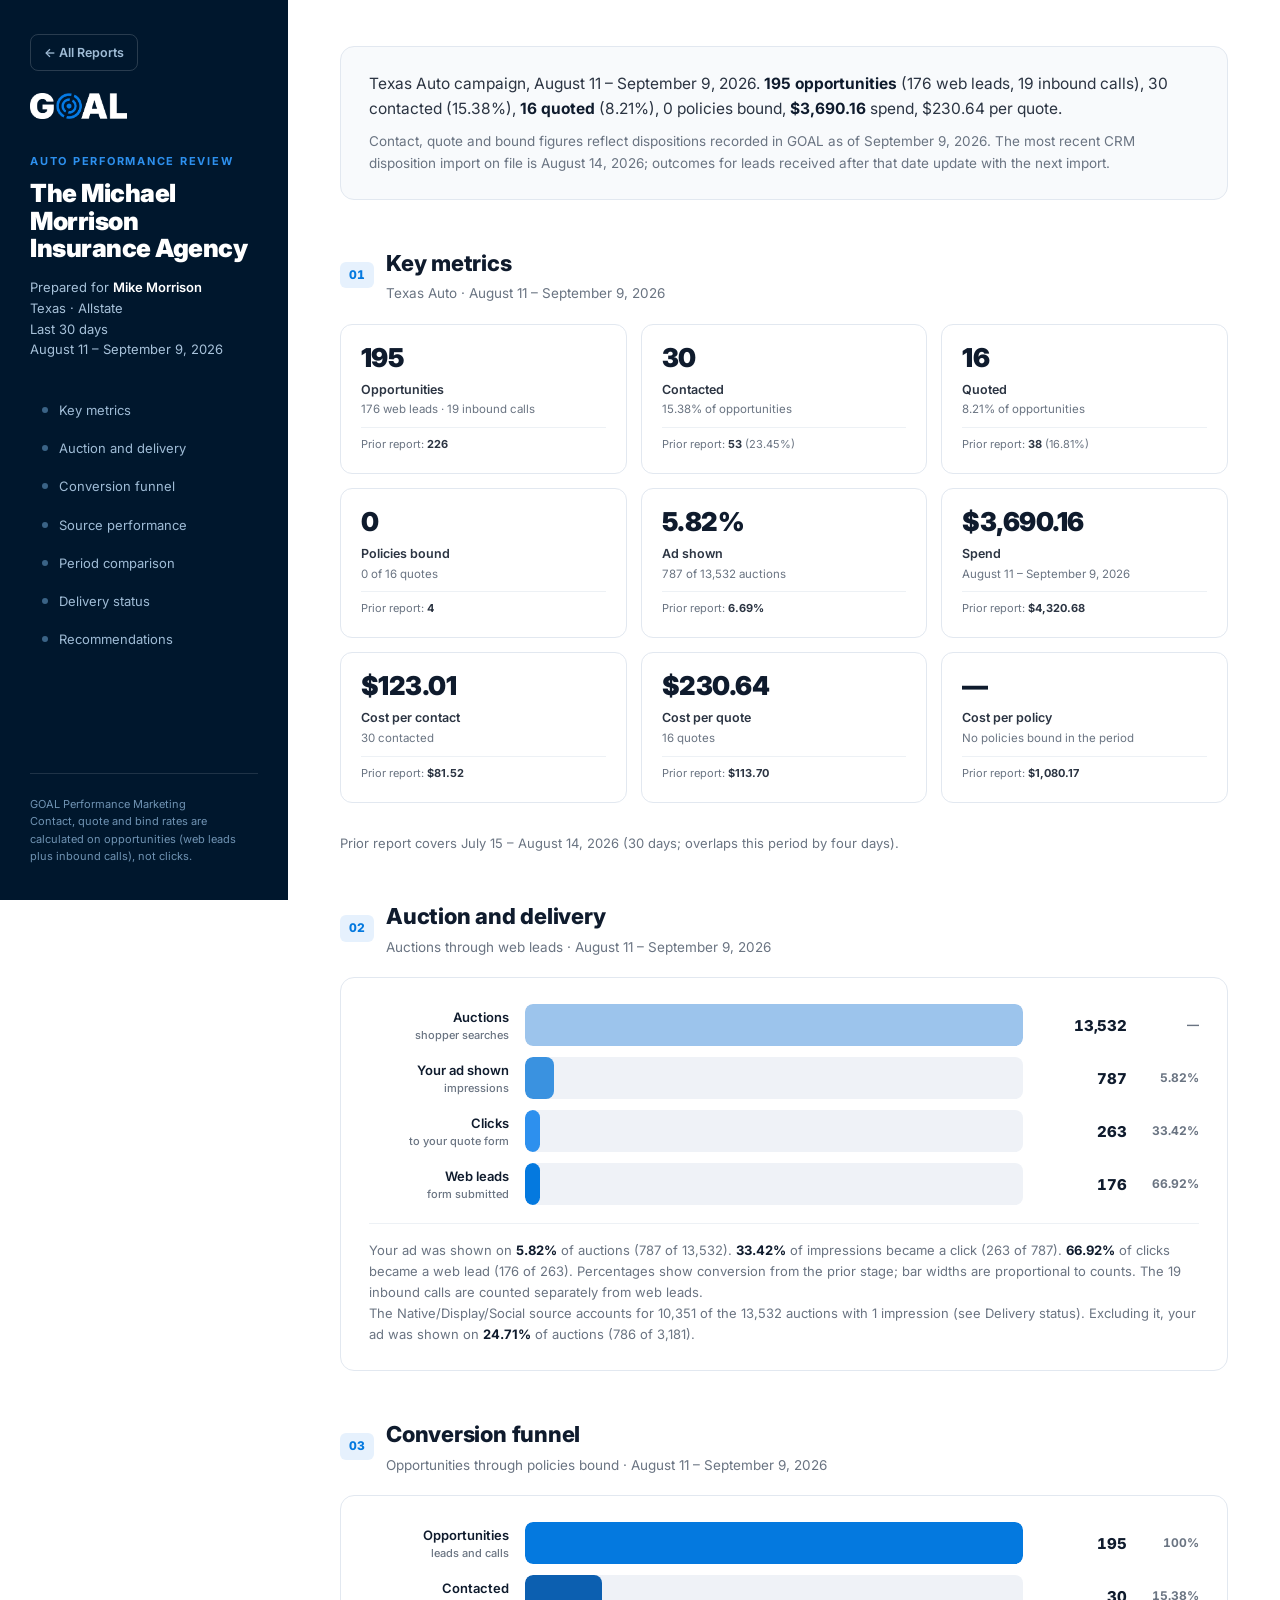
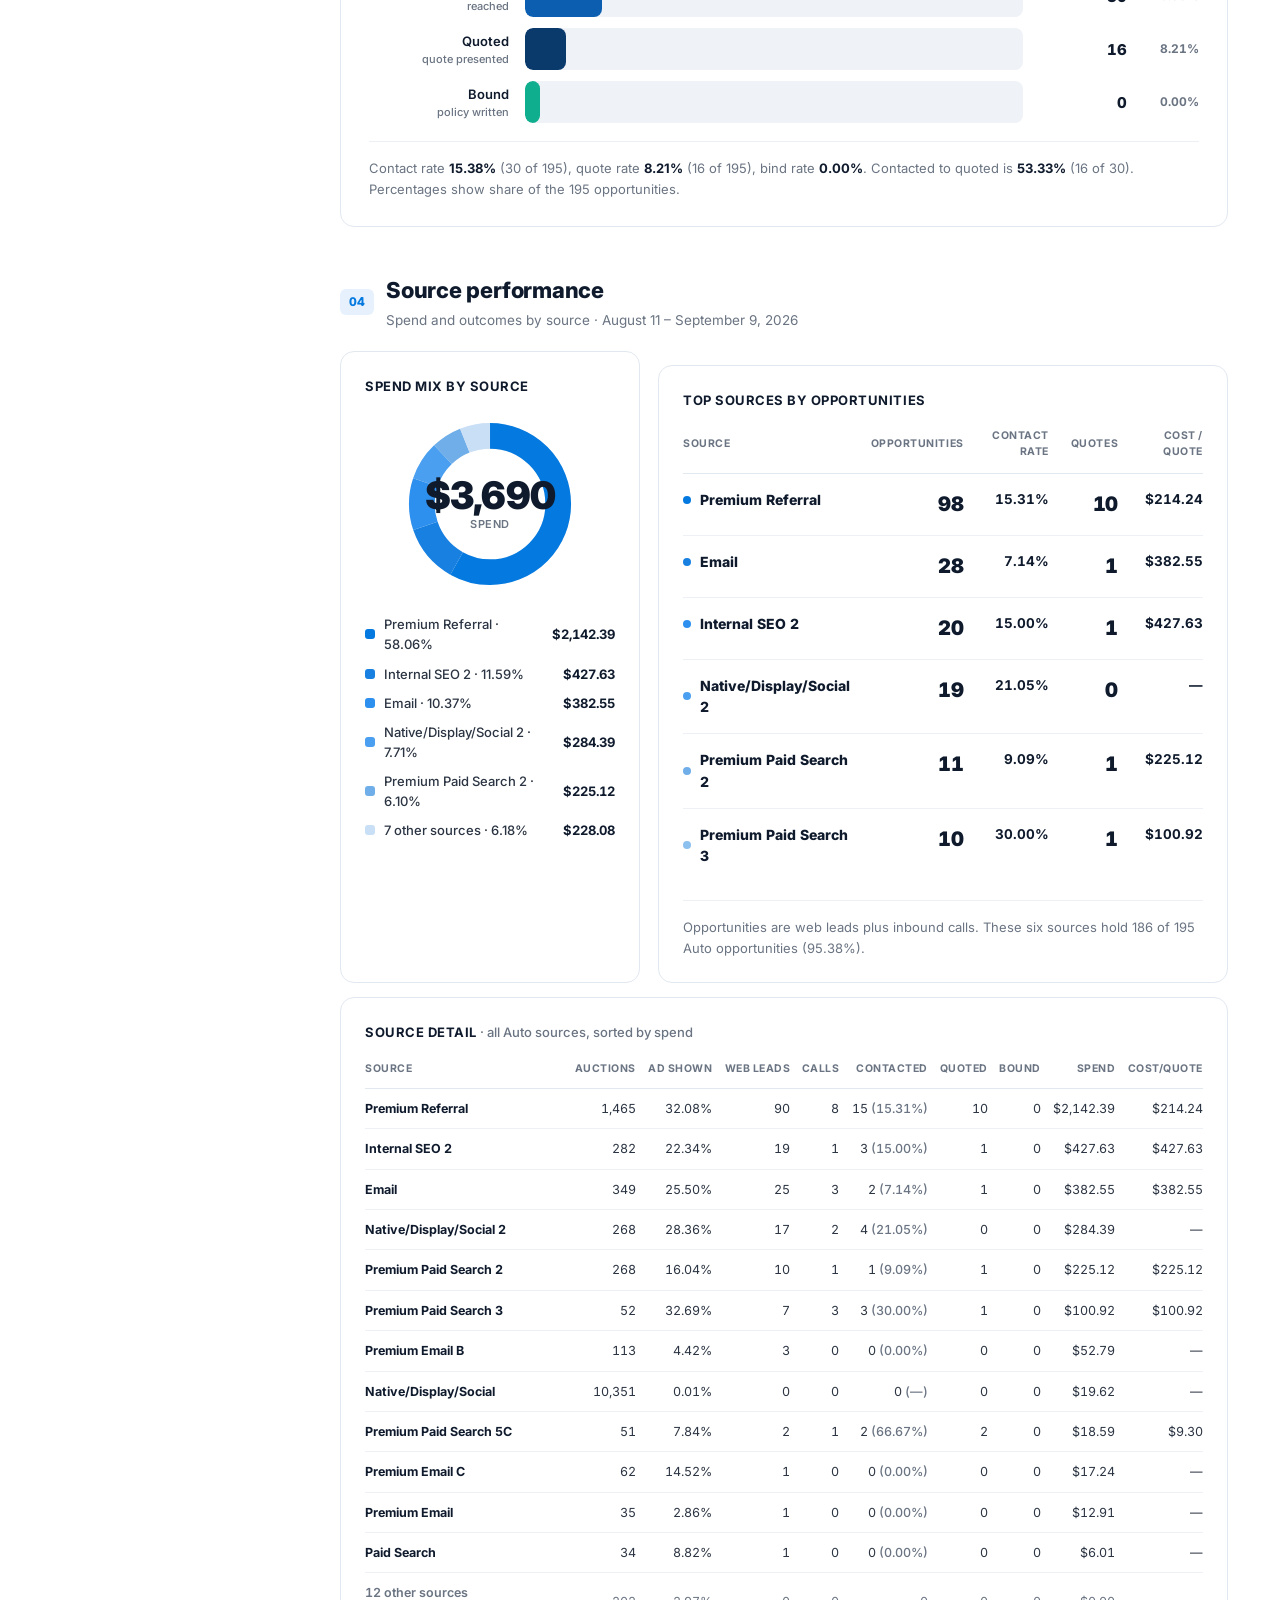
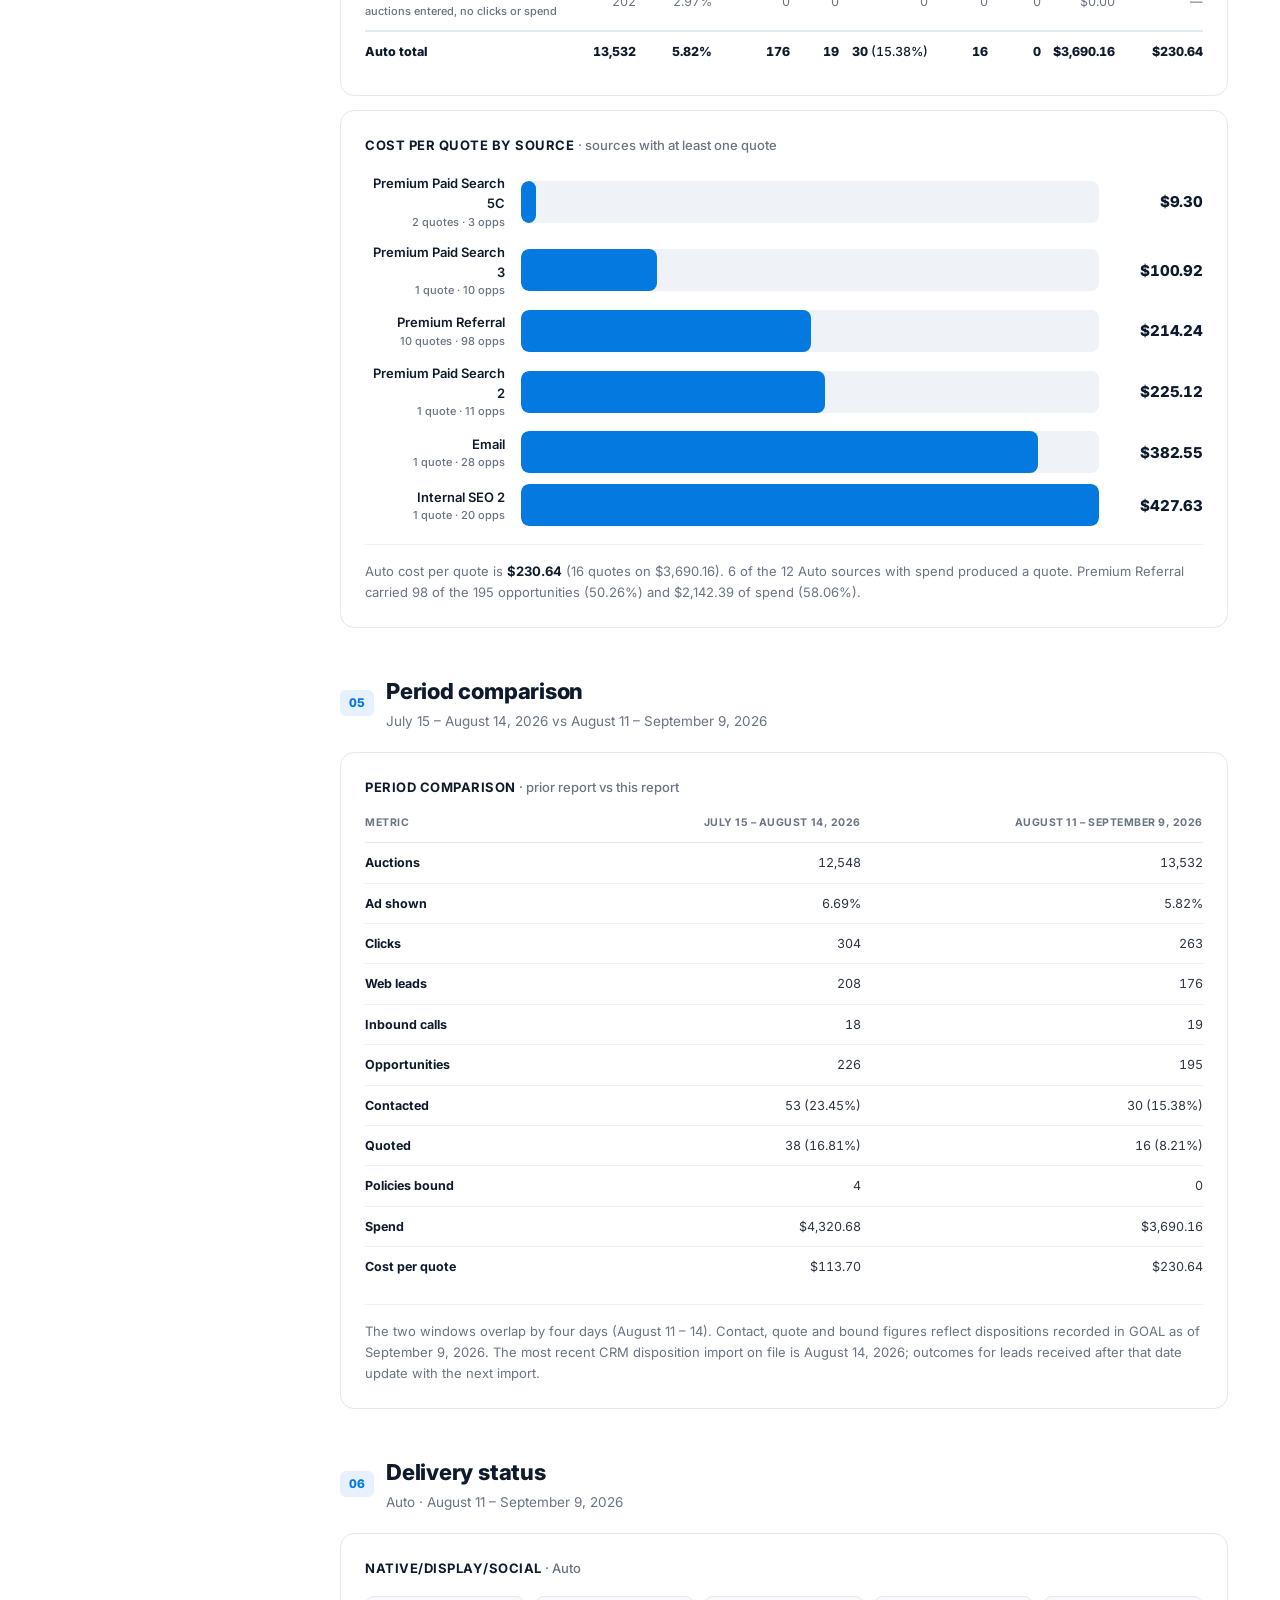
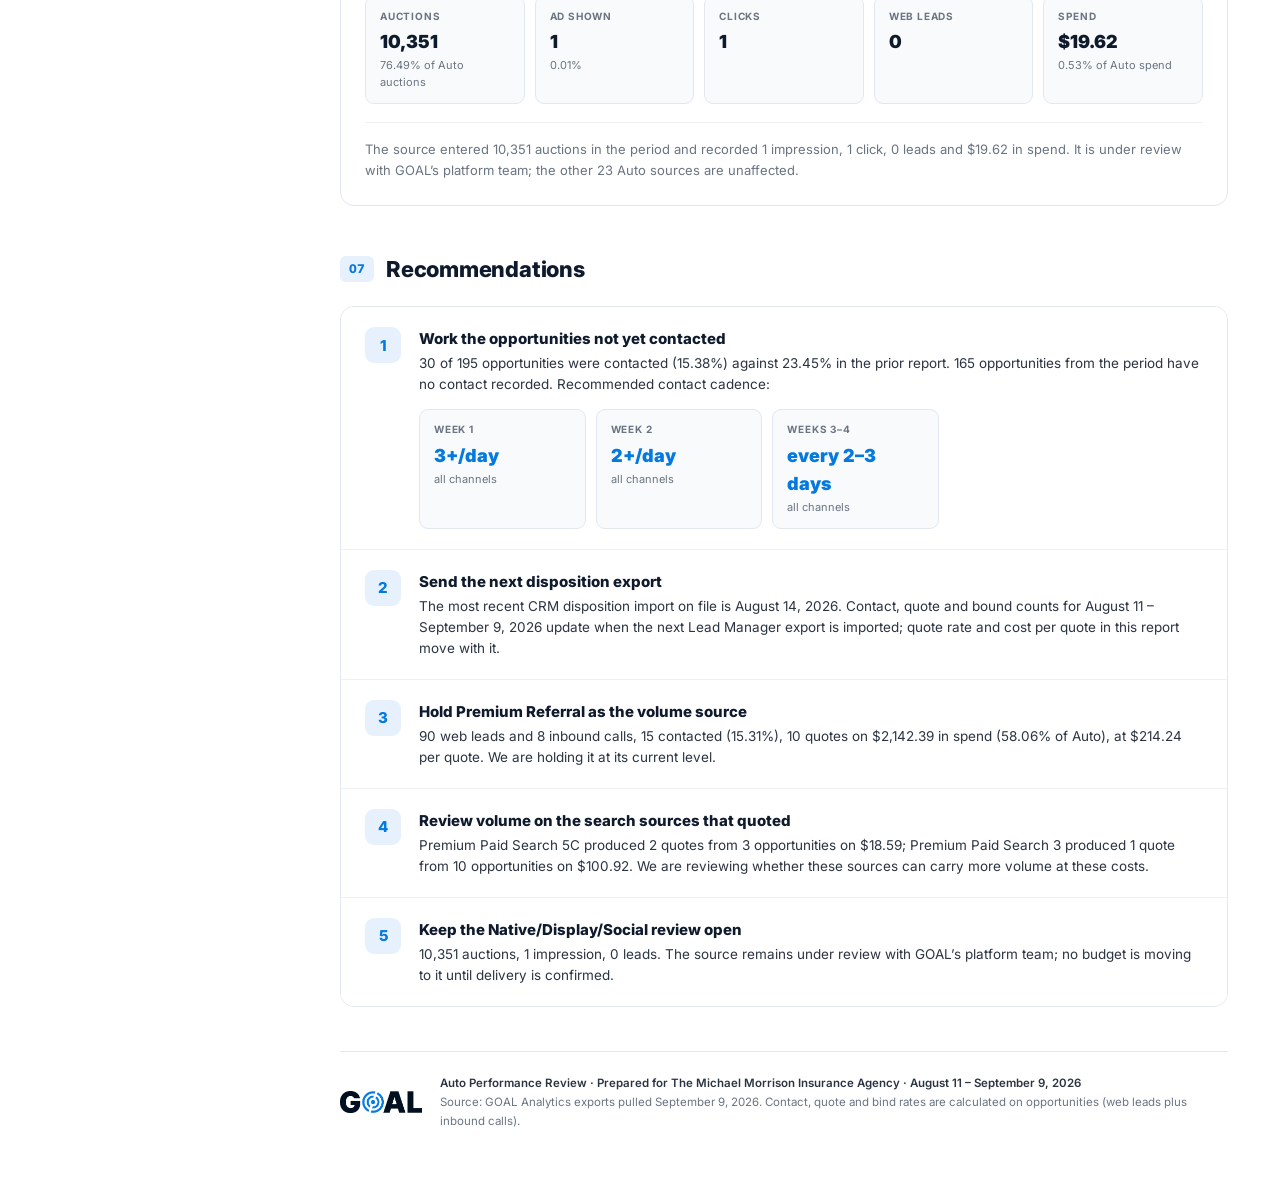
==== commit e385d63d: "Auto Performance Review: August 11 - September 9, 2026 195 opportunities (176 web leads, 19 inbound " ====
--- a/reports/auto-performance-review.html
+++ b/reports/auto-performance-review.html
@@ -3,285 +3,88 @@
 <head>
 <meta charset="UTF-8">
 <meta name="viewport" content="width=device-width, initial-scale=1.0">
-<title>The Michael Morrison Insurance Agency — Auto Performance Review</title>
+<title>The Michael Morrison Insurance Agency &middot; Auto Performance Review</title>
 <link rel="preconnect" href="https://fonts.googleapis.com">
 <link rel="preconnect" href="https://fonts.gstatic.com" crossorigin>
 <link href="https://fonts.googleapis.com/css2?family=Inter:wght@400;500;600;700;800;900&display=swap" rel="stylesheet">
-<style>
-:root{
-  --blue:#0479DF; --blue-hover:#0C6EC5; --sky:#308ED6; --mint:#3BEECA; --mint-d:#0fae8f;
-  --navy:#00172D; --navy-2:#062c4e; --navy-deep:#001020;
-  --ink:#0F1B2D; --body:#2B3442; --muted:#6A7482;
-  --white:#fff; --off:#F8FAFC; --gray:#EFF2F7; --divider:#EDF1F5; --line:#E2E8F0;
-  --success:#2BBF7A; --warning:#F0A93B;
-}
-*{margin:0;padding:0;box-sizing:border-box;}
-html{-webkit-font-smoothing:antialiased;scroll-behavior:smooth;}
-body{font-family:'Inter',system-ui,sans-serif;background:var(--gray);color:var(--body);line-height:1.55;}
-.shell{max-width:1280px;margin:0 auto;display:grid;grid-template-columns:288px 1fr;min-height:100vh;background:var(--white);}
-
-/* ---------- Sidebar ---------- */
-.side{background:var(--navy);color:#cfe0ee;padding:34px 30px;position:sticky;top:0;height:100vh;display:flex;flex-direction:column;}
-.side .logo{height:30px;align-self:flex-start;margin-bottom:38px;}
-.backlink{display:inline-flex;align-items:center;gap:8px;align-self:flex-start;font-size:12.5px;font-weight:600;color:#9fbcd6;text-decoration:none;margin-bottom:22px;padding:8px 13px;border:1px solid rgba(255,255,255,.16);border-radius:8px;transition:background .15s,color .15s,border-color .15s;}
-.backlink:hover{background:rgba(255,255,255,.08);color:#fff;border-color:rgba(255,255,255,.3);}
-@media print{.backlink{display:none;}}
-.side .eb{font-size:11px;font-weight:700;letter-spacing:.16em;text-transform:uppercase;color:#2D90EE;}
-.side h1{font-size:27px;font-weight:900;color:#fff;line-height:1.08;letter-spacing:-.02em;margin:10px 0 14px;}
-.side .who{font-size:13px;color:#a7c2da;line-height:1.6;}
-.side .who b{color:#fff;font-weight:600;}
-.side nav{margin-top:38px;display:flex;flex-direction:column;gap:2px;}
-.side nav a{font-size:13.5px;color:#9fbcd6;text-decoration:none;padding:9px 12px;border-radius:8px;display:flex;align-items:center;gap:11px;transition:background .15s,color .15s;}
-.side nav a:hover{background:rgba(255,255,255,.06);color:#fff;text-decoration:none;}
-.side nav a .dot{width:6px;height:6px;border-radius:50%;background:#3a6386;flex-shrink:0;}
-.side nav a:hover .dot{background:var(--mint);}
-.side .foot{margin-top:auto;padding-top:24px;border-top:1px solid rgba(255,255,255,.12);font-size:11px;color:#6f93b3;line-height:1.6;}
-
-/* ---------- Main ---------- */
-.main{padding:46px 52px 60px;}
-.block{margin-bottom:46px;scroll-margin-top:24px;}
-.bhead{display:flex;align-items:center;gap:12px;margin-bottom:20px;}
-.bhead .ix{font-size:12px;font-weight:800;color:var(--blue);font-variant-numeric:tabular-nums;background:#E6F1FD;padding:4px 9px;border-radius:6px;}
-.bhead h2{font-size:22px;font-weight:800;color:var(--ink);letter-spacing:-.01em;}
-.bhead p{font-size:13.5px;color:var(--muted);margin-top:3px;}
-
-/* ---------- Exec ---------- */
-.exec{background:var(--off);border:1px solid var(--line);border-radius:14px;padding:24px 28px;margin-bottom:46px;}
-.exec p{font-size:15.5px;line-height:1.62;color:var(--body);}
-.exec p b{color:var(--ink);font-weight:700;}
-
-/* ---------- KPI cards ---------- */
-.kgrid{display:grid;grid-template-columns:repeat(3,1fr);gap:14px;}
-.kc{border:1px solid var(--line);border-radius:12px;padding:20px;background:var(--white);}
-.kc .v{font-size:26px;font-weight:900;color:var(--ink);letter-spacing:-.02em;line-height:1;}
-.kc .k{font-size:12.5px;color:var(--body);font-weight:600;margin-top:9px;}
-.kc .d{font-size:11.5px;color:var(--muted);margin-top:2px;}
-
-/* ---------- Channel split: donut + table ---------- */
-.split{display:grid;grid-template-columns:300px 1fr;gap:18px;}
-.panel{border:1px solid var(--line);border-radius:14px;padding:24px;background:var(--white);}
-.panel .pt,.fpanel .pt{font-size:13px;font-weight:700;color:var(--ink);text-transform:uppercase;letter-spacing:.04em;margin-bottom:18px;}
-.donut-wrap{display:flex;flex-direction:column;align-items:center;}
-.donut{position:relative;width:180px;height:180px;}
-.donut .center{position:absolute;inset:0;display:flex;flex-direction:column;align-items:center;justify-content:center;}
-.donut .center .n{font-size:38px;font-weight:900;color:var(--ink);letter-spacing:-.02em;line-height:1;}
-.donut .center .l{font-size:11px;color:var(--muted);font-weight:600;text-transform:uppercase;letter-spacing:.04em;margin-top:2px;}
-.legend{width:100%;margin-top:20px;display:flex;flex-direction:column;gap:9px;}
-.legend .li{display:flex;align-items:center;gap:9px;font-size:13px;}
-.legend .li .sw{width:10px;height:10px;border-radius:3px;}
-.legend .li .nm{color:var(--body);font-weight:500;}
-.legend .li .vl{margin-left:auto;font-weight:700;color:var(--ink);font-variant-numeric:tabular-nums;}
-.ltable{width:100%;border-collapse:collapse;}
-.ltable th{font-size:10.5px;font-weight:700;color:var(--muted);text-transform:uppercase;letter-spacing:.05em;text-align:left;padding:0 0 12px;border-bottom:1px solid var(--line);}
-.ltable th.r,.ltable td.r{text-align:right;padding-right:26px;}
-.ltable th.rr,.ltable td.rr{text-align:right;}
-.ltable td{padding:15px 0;border-bottom:1px solid var(--divider);font-size:13.5px;color:var(--body);vertical-align:top;font-variant-numeric:tabular-nums;}
-.ltable tr:last-child td{border-bottom:none;}
-.ltable .nm{font-weight:800;color:var(--ink);font-size:14px;display:flex;align-items:center;gap:9px;}
-.ltable .nm .bd{width:8px;height:8px;border-radius:50%;}
-.ltable .big{font-size:20px;font-weight:900;color:var(--ink);letter-spacing:-.02em;}
-.ltable .sub{font-size:11.5px;color:var(--muted);line-height:1.45;max-width:260px;}
-.ltable .st{font-weight:700;color:var(--ink);}
-/* compact source table */
-.stable td{padding:11px 0;font-size:13px;}
-.stable th{padding-bottom:10px;}
-.stable .nm{font-size:13.5px;font-weight:700;}
-.stable tr.tot td{border-top:1px solid var(--line);font-weight:800;color:var(--ink);}
-
-/* ---------- Funnel / bar charts ---------- */
-.fpanel{border:1px solid var(--line);border-radius:14px;padding:26px 28px;background:var(--white);}
-.fstep{display:flex;align-items:center;gap:16px;margin-bottom:11px;}
-.fstep .lab{width:140px;flex-shrink:0;text-align:right;font-size:13px;font-weight:600;color:var(--ink);}
-.fstep .lab small{display:block;font-weight:500;color:var(--muted);font-size:11px;}
-.fbar{flex:1;height:42px;background:var(--gray);border-radius:8px;overflow:hidden;}
-.fbar i{display:flex;align-items:center;height:100%;border-radius:8px;width:0;color:#fff;font-weight:800;font-size:15px;padding-left:15px;transition:width 1.1s cubic-bezier(.2,.7,.2,1);}
-.fstep .cnt{width:88px;flex-shrink:0;font-size:15px;font-weight:800;color:var(--ink);text-align:right;font-variant-numeric:tabular-nums;letter-spacing:-.01em;}
-.fstep .pct{width:54px;flex-shrink:0;font-size:12px;color:var(--muted);font-weight:700;text-align:right;}
-.fnote{font-size:13px;color:var(--muted);line-height:1.6;margin-top:18px;padding-top:16px;border-top:1px solid var(--divider);}
-.fnote b{color:var(--ink);font-weight:700;}
-.srcbars .fstep .lab{width:178px;}
-.stack{display:flex;flex-direction:column;gap:18px;}
-
-/* ---------- Recommendations ---------- */
-.plan{border:1px solid var(--line);border-radius:14px;overflow:hidden;}
-.pstep{display:flex;gap:18px;padding:20px 24px;border-top:1px solid var(--divider);background:var(--white);}
-.pstep:first-child{border-top:none;}
-.pstep .num{flex-shrink:0;width:36px;height:36px;border-radius:9px;background:#E6F1FD;color:var(--blue);font-weight:800;font-size:15px;display:flex;align-items:center;justify-content:center;}
-.pstep .h{font-size:15px;font-weight:800;color:var(--ink);}
-.pstep .b{font-size:13.5px;color:var(--body);line-height:1.55;margin-top:3px;}
-
-/* ---------- Report footer ---------- */
-.rfoot{margin-top:44px;padding-top:22px;border-top:1px solid var(--line);display:flex;align-items:center;gap:18px;}
-.rfoot img{height:24px;}
-.rfoot .t{font-size:11.5px;color:var(--muted);line-height:1.65;}
-.rfoot .t b{color:var(--body);font-weight:600;}
-
-@media print{
-  body{background:#fff;} .shell{display:block;max-width:none;}
-  .side{position:static;height:auto;flex-direction:row;align-items:center;justify-content:space-between;padding:20px 30px;}
-  .side nav,.side .foot{display:none;} .side h1{margin:0;}
-  .kc,.fpanel,.panel,.plan,.rfoot{break-inside:avoid;}
-}
-@media(max-width:900px){
-  .shell{grid-template-columns:1fr;}
-  .side{position:static;height:auto;}
-  .side nav{display:none;}
-  .main{padding:32px 22px;}
-  .kgrid{grid-template-columns:1fr 1fr;}
-  .split{grid-template-columns:1fr;}
-}
-@media(max-width:560px){ .kgrid{grid-template-columns:1fr;} .fstep .lab,.srcbars .fstep .lab{width:96px;} }
-</style>
+<link rel="stylesheet" href="../assets/report.css">
 </head>
 <body>
 <div class="shell" data-screen-label="Auto performance review">
 
   <aside class="side">
     <a class="backlink" href="../index.html">&larr; All Reports</a>
-    <img class="logo" src="[data-uri]" alt="GOAL">
+    <img class="logo" src="../assets/goal-wordmark-white.png" alt="GOAL">
     <div class="eb">Auto Performance Review</div>
     <h1>The Michael Morrison Insurance Agency</h1>
-    <div class="who">Prepared for <b>Mike Morrison</b><br>Texas<br>July 15 – August 14, 2026</div>
+    <div class="who">Prepared for <b>Mike Morrison</b><br>Texas &middot; Allstate<br>Last 30 days<br>August 11 &ndash; September 9, 2026</div>
     <nav>
-      <a href="#s1"><span class="dot"></span>Key metrics</a>
-      <a href="#s2"><span class="dot"></span>Auction and delivery</a>
-      <a href="#s3"><span class="dot"></span>Conversion funnel</a>
-      <a href="#s4"><span class="dot"></span>Web leads and inbound calls</a>
-      <a href="#s5"><span class="dot"></span>Cost and acquisition</a>
-      <a href="#s6"><span class="dot"></span>Recommendations</a>
+      <a href="#s1"><span class="dot"></span>Key metrics</a><a href="#s2"><span class="dot"></span>Auction and delivery</a><a href="#s3"><span class="dot"></span>Conversion funnel</a><a href="#s4"><span class="dot"></span>Source performance</a><a href="#s5"><span class="dot"></span>Period comparison</a><a href="#s6"><span class="dot"></span>Delivery status</a><a href="#s7"><span class="dot"></span>Recommendations</a>
     </nav>
-    <div class="foot">GOAL Performance Marketing<br>All conversion metrics calculated based on Leads, not Clicks.</div>
+    <div class="foot">GOAL Performance Marketing<br>Contact, quote and bind rates are calculated on opportunities (web leads plus inbound calls), not clicks.</div>
   </aside>
 
   <main class="main">
 
     <div class="exec">
-      <p>Texas Auto campaign, July 15 – August 14, 2026. <b>226 opportunities</b> (208 web leads, 18 inbound calls), 53 contacted, <b>38 quoted</b>, 4 policies bound, <b>$4,320.68</b> spend.</p>
+      <p>Texas Auto campaign, August 11 &ndash; September 9, 2026. <b>195 opportunities</b> (176 web leads, 19 inbound calls), 30 contacted (15.38%), <b>16 quoted</b> (8.21%), 0 policies bound, <b>$3,690.16</b> spend, $230.64 per quote.</p><p>Contact, quote and bound figures reflect dispositions recorded in GOAL as of September 9, 2026. The most recent CRM disposition import on file is August 14, 2026; outcomes for leads received after that date update with the next import.</p>
     </div>
 
     <section class="block" id="s1">
-      <div class="bhead"><span class="ix">01</span><div><h2>Key metrics</h2><p>Texas Auto · July 15 – August 14, 2026</p></div></div>
-      <div class="kgrid">
-        <div class="kc"><div class="v">226</div><div class="k">Opportunities</div><div class="d">208 web leads · 18 inbound calls</div></div>
-        <div class="kc"><div class="v">53</div><div class="k">Contacted</div><div class="d">23.45% of opportunities</div></div>
-        <div class="kc"><div class="v">38</div><div class="k">Quoted</div><div class="d">16.81% of opportunities</div></div>
-        <div class="kc"><div class="v">4</div><div class="k">Policies bound</div><div class="d">1.77% of opportunities</div></div>
-        <div class="kc"><div class="v">10.53%</div><div class="k">Quote to bind</div><div class="d">4 of 38 quotes</div></div>
-        <div class="kc"><div class="v">$4,320.68</div><div class="k">Spend</div><div class="d">July 15 – August 14, 2026</div></div>
-        <div class="kc"><div class="v">$81.52</div><div class="k">Cost per contact</div><div class="d">53 contacted</div></div>
-        <div class="kc"><div class="v">$113.70</div><div class="k">Cost per quote</div><div class="d">38 quotes</div></div>
-        <div class="kc"><div class="v">$1,080.17</div><div class="k">Cost per policy</div><div class="d">4 policies bound</div></div>
-      </div>
+      <div class="bhead"><span class="ix">01</span><div><h2>Key metrics</h2><p>Texas Auto &middot; August 11 &ndash; September 9, 2026</p></div></div>
+<div class="kgrid"><div class="kc"><div class="v">195</div><div class="k">Opportunities</div><div class="d">176 web leads &middot; 19 inbound calls</div><div class="p">Prior report: <b>226</b></div></div><div class="kc"><div class="v">30</div><div class="k">Contacted</div><div class="d">15.38% of opportunities</div><div class="p">Prior report: <b>53</b> (23.45%)</div></div><div class="kc"><div class="v">16</div><div class="k">Quoted</div><div class="d">8.21% of opportunities</div><div class="p">Prior report: <b>38</b> (16.81%)</div></div><div class="kc"><div class="v">0</div><div class="k">Policies bound</div><div class="d">0 of 16 quotes</div><div class="p">Prior report: <b>4</b></div></div><div class="kc"><div class="v">5.82%</div><div class="k">Ad shown</div><div class="d">787 of 13,532 auctions</div><div class="p">Prior report: <b>6.69%</b></div></div><div class="kc"><div class="v">$3,690.16</div><div class="k">Spend</div><div class="d">August 11 &ndash; September 9, 2026</div><div class="p">Prior report: <b>$4,320.68</b></div></div><div class="kc"><div class="v">$123.01</div><div class="k">Cost per contact</div><div class="d">30 contacted</div><div class="p">Prior report: <b>$81.52</b></div></div><div class="kc"><div class="v">$230.64</div><div class="k">Cost per quote</div><div class="d">16 quotes</div><div class="p">Prior report: <b>$113.70</b></div></div><div class="kc"><div class="v">&mdash;</div><div class="k">Cost per policy</div><div class="d">No policies bound in the period</div><div class="p">Prior report: <b>$1,080.17</b></div></div></div><div class="fnote" style="border-top:none;padding-top:12px;">Prior report covers July 15 &ndash; August 14, 2026 (30 days; overlaps this period by four days).</div>
     </section>
 
     <section class="block" id="s2">
-      <div class="bhead"><span class="ix">02</span><div><h2>Auction and delivery</h2><p>Searches through web leads · July 15 – August 14, 2026</p></div></div>
-      <div class="fpanel">
-        <div class="fstep"><div class="lab">Searches<small>shopper searches</small></div><div class="fbar"><i style="background:#9cc4ec" data-w="100"></i></div><div class="cnt">12,548</div><div class="pct">&mdash;</div></div>
-        <div class="fstep"><div class="lab">Impressions<small>your ad shown</small></div><div class="fbar"><i style="background:#3a92e0" data-w="6.69"></i></div><div class="cnt">839</div><div class="pct">6.69%</div></div>
-        <div class="fstep"><div class="lab">Clicks<small>to your form</small></div><div class="fbar"><i style="background:#2D90EE" data-w="2.42"></i></div><div class="cnt">304</div><div class="pct">36.23%</div></div>
-        <div class="fstep"><div class="lab">Web leads<small>form submitted</small></div><div class="fbar"><i style="background:#0479DF" data-w="1.66"></i></div><div class="cnt">208</div><div class="pct">68.42%</div></div>
-        <div class="fnote">Ads were shown on <b>6.69%</b> of searches (839 of 12,548). <b>36.23%</b> of impressions became a click (304 of 839). <b>68.42%</b> of clicks became a web lead (208 of 304). Percentages show conversion from the prior stage. Bar widths are proportional to counts. The 18 inbound calls are counted separately from web leads.</div>
-      </div>
+      <div class="bhead"><span class="ix">02</span><div><h2>Auction and delivery</h2><p>Auctions through web leads &middot; August 11 &ndash; September 9, 2026</p></div></div>
+<div class="fpanel"><div class="fstep"><div class="lab">Auctions<small>shopper searches</small></div><div class="fbar"><i style="background:#9cc4ec;color:#0F1B2D;--pw:100%" data-w="100"></i></div><div class="cnt">13,532</div><div class="pct">&mdash;</div></div><div class="fstep"><div class="lab">Your ad shown<small>impressions</small></div><div class="fbar"><i style="background:#3a92e0;--pw:5.82%" data-w="5.82"></i></div><div class="cnt">787</div><div class="pct">5.82%</div></div><div class="fstep"><div class="lab">Clicks<small>to your quote form</small></div><div class="fbar"><i style="background:#2D90EE;--pw:1.94%" data-w="1.94"></i></div><div class="cnt">263</div><div class="pct">33.42%</div></div><div class="fstep"><div class="lab">Web leads<small>form submitted</small></div><div class="fbar"><i style="background:#0479DF;--pw:1.5%" data-w="1.5"></i></div><div class="cnt">176</div><div class="pct">66.92%</div></div><div class="fnote">Your ad was shown on <b>5.82%</b> of auctions (787 of 13,532). <b>33.42%</b> of impressions became a click (263 of 787). <b>66.92%</b> of clicks became a web lead (176 of 263). Percentages show conversion from the prior stage; bar widths are proportional to counts. The 19 inbound calls are counted separately from web leads.<br>The Native/Display/Social source accounts for 10,351 of the 13,532 auctions with 1 impression (see Delivery status). Excluding it, your ad was shown on <b>24.71%</b> of auctions (786 of 3,181).</div></div>
     </section>
 
     <section class="block" id="s3">
-      <div class="bhead"><span class="ix">03</span><div><h2>Conversion funnel</h2><p>Opportunities through policies bound · July 15 – August 14, 2026</p></div></div>
-      <div class="fpanel">
-        <div class="fstep"><div class="lab">Opportunities<small>leads and calls</small></div><div class="fbar"><i style="background:#0479DF" data-w="100"></i></div><div class="cnt">226</div><div class="pct">100%</div></div>
-        <div class="fstep"><div class="lab">Contacted<small>reached</small></div><div class="fbar"><i style="background:#0c5fb0" data-w="23.45"></i></div><div class="cnt">53</div><div class="pct">23.45%</div></div>
-        <div class="fstep"><div class="lab">Quoted<small>quote presented</small></div><div class="fbar"><i style="background:#0a3a6b" data-w="16.81"></i></div><div class="cnt">38</div><div class="pct">16.81%</div></div>
-        <div class="fstep"><div class="lab">Bound<small>policy written</small></div><div class="fbar"><i style="background:#0fae8f" data-w="1.77"></i></div><div class="cnt">4</div><div class="pct">1.77%</div></div>
-        <div class="fnote">Contact rate <b>23.45%</b> (53 of 226), quote rate <b>16.81%</b> (38 of 226), bind rate <b>1.77%</b> (4 of 226). Quote to bind is <b>10.53%</b> (4 of 38). Percentages show share of the 226 opportunities.</div>
-      </div>
+      <div class="bhead"><span class="ix">03</span><div><h2>Conversion funnel</h2><p>Opportunities through policies bound &middot; August 11 &ndash; September 9, 2026</p></div></div>
+<div class="fpanel"><div class="fstep"><div class="lab">Opportunities<small>leads and calls</small></div><div class="fbar"><i style="background:#0479DF;--pw:100%" data-w="100"></i></div><div class="cnt">195</div><div class="pct">100%</div></div><div class="fstep"><div class="lab">Contacted<small>reached</small></div><div class="fbar"><i style="background:#0c5fb0;--pw:15.38%" data-w="15.38"></i></div><div class="cnt">30</div><div class="pct">15.38%</div></div><div class="fstep"><div class="lab">Quoted<small>quote presented</small></div><div class="fbar"><i style="background:#0a3a6b;--pw:8.21%" data-w="8.21"></i></div><div class="cnt">16</div><div class="pct">8.21%</div></div><div class="fstep"><div class="lab">Bound<small>policy written</small></div><div class="fbar"><i style="background:#0fae8f;--pw:0%" data-w="0"></i></div><div class="cnt">0</div><div class="pct">0.00%</div></div><div class="fnote">Contact rate <b>15.38%</b> (30 of 195), quote rate <b>8.21%</b> (16 of 195), bind rate <b>0.00%</b>. Contacted to quoted is <b>53.33%</b> (16 of 30). Percentages show share of the 195 opportunities.</div></div>
     </section>
 
     <section class="block" id="s4">
-      <div class="bhead"><span class="ix">04</span><div><h2>Web leads and inbound calls</h2><p>Contact and quote rates by channel · July 15 – August 14, 2026</p></div></div>
-      <div class="split">
-        <div class="panel">
-          <div class="pt">Opportunity mix</div>
-          <div class="donut-wrap">
-            <div class="donut">
-              <svg viewBox="0 0 42 42" width="180" height="180">
-                <circle cx="21" cy="21" r="15.915" fill="none" stroke="#EFF2F7" stroke-width="6"></circle>
-                <circle class="seg" cx="21" cy="21" r="15.915" fill="none" stroke="#0479DF" stroke-width="6" stroke-dasharray="0 100" data-dash="92.04" transform="rotate(-90 21 21)"></circle>
-                <circle class="seg" cx="21" cy="21" r="15.915" fill="none" stroke="#2D90EE" stroke-width="6" stroke-dasharray="0 100" data-dash="7.96" data-offset="92.04" transform="rotate(-90 21 21)"></circle>
-              </svg>
-              <div class="center"><div class="n">226</div><div class="l">opportunities</div></div>
-            </div>
-            <div class="legend">
-              <div class="li"><span class="sw" style="background:#0479DF"></span><span class="nm">Web leads · 92.04%</span><span class="vl">208</span></div>
-              <div class="li"><span class="sw" style="background:#2D90EE"></span><span class="nm">Inbound calls · 7.96%</span><span class="vl">18</span></div>
-            </div>
-          </div>
-        </div>
-        <div class="panel">
-          <table class="ltable">
-            <thead><tr><th>Metric</th><th class="r">Web leads</th><th class="r">Inbound calls</th><th class="rr">Auto total</th></tr></thead>
-            <tbody>
-              <tr><td><div class="nm">Opportunities</div></td><td class="r"><span class="big">208</span></td><td class="r"><span class="big">18</span></td><td class="rr"><span class="big">226</span></td></tr>
-              <tr><td><div class="nm">Contacted</div></td><td class="r"><span class="big">35</span></td><td class="r"><span class="big">18</span></td><td class="rr"><span class="big">53</span></td></tr>
-              <tr><td><div class="nm">Contact rate</div></td><td class="r"><span class="st">16.83%</span></td><td class="r"><span class="st">100%</span></td><td class="rr"><span class="st">23.45%</span></td></tr>
-              <tr><td><div class="nm">Quoted</div></td><td class="r"><span class="big">25</span></td><td class="r"><span class="big">13</span></td><td class="rr"><span class="big">38</span></td></tr>
-              <tr><td><div class="nm">Quote rate</div></td><td class="r"><span class="st">12.02%</span></td><td class="r"><span class="st">72.22%</span></td><td class="rr"><span class="st">16.81%</span></td></tr>
-            </tbody>
-          </table>
-          <div class="fnote">Web leads: 35 of 208 contacted (<b>16.83%</b>), 25 of 208 quoted (<b>12.02%</b>). Inbound calls: 18 of 18 contacted (<b>100%</b>), 13 of 18 quoted (<b>72.22%</b>). The 4 policies bound are reported at the campaign level and are not split by channel.</div>
-        </div>
-      </div>
+      <div class="bhead"><span class="ix">04</span><div><h2>Source performance</h2><p>Spend and outcomes by source &middot; August 11 &ndash; September 9, 2026</p></div></div>
+<div class="split"><div class="panel"><div class="pt">Spend mix by source</div><div class="donut-wrap"><div class="donut"><svg viewBox="0 0 42 42" width="180" height="180"><circle cx="21" cy="21" r="15.915" fill="none" stroke="#EFF2F7" stroke-width="6"></circle><circle class="seg" cx="21" cy="21" r="15.915" fill="none" stroke="#0479DF" stroke-width="6" stroke-dasharray="0 100" data-dash="58.06" data-offset="0.0" transform="rotate(-90 21 21)"></circle><circle class="seg" cx="21" cy="21" r="15.915" fill="none" stroke="#1780E1" stroke-width="6" stroke-dasharray="0 100" data-dash="11.59" data-offset="58.06" transform="rotate(-90 21 21)"></circle><circle class="seg" cx="21" cy="21" r="15.915" fill="none" stroke="#2D90EE" stroke-width="6" stroke-dasharray="0 100" data-dash="10.37" data-offset="69.65" transform="rotate(-90 21 21)"></circle><circle class="seg" cx="21" cy="21" r="15.915" fill="none" stroke="#4A9FF0" stroke-width="6" stroke-dasharray="0 100" data-dash="7.71" data-offset="80.02" transform="rotate(-90 21 21)"></circle><circle class="seg" cx="21" cy="21" r="15.915" fill="none" stroke="#6FAEE8" stroke-width="6" stroke-dasharray="0 100" data-dash="6.1" data-offset="87.73" transform="rotate(-90 21 21)"></circle><circle class="seg" cx="21" cy="21" r="15.915" fill="none" stroke="#C9DFF6" stroke-width="6" stroke-dasharray="0 100" data-dash="6.18" data-offset="93.83" transform="rotate(-90 21 21)"></circle></svg><div class="center"><div class="n">$3,690</div><div class="l">spend</div></div></div><div class="legend"><div class="li"><span class="sw" style="background:#0479DF"></span><span class="nm">Premium Referral &middot; 58.06%</span><span class="vl">$2,142.39</span></div><div class="li"><span class="sw" style="background:#1780E1"></span><span class="nm">Internal SEO 2 &middot; 11.59%</span><span class="vl">$427.63</span></div><div class="li"><span class="sw" style="background:#2D90EE"></span><span class="nm">Email &middot; 10.37%</span><span class="vl">$382.55</span></div><div class="li"><span class="sw" style="background:#4A9FF0"></span><span class="nm">Native/Display/Social 2 &middot; 7.71%</span><span class="vl">$284.39</span></div><div class="li"><span class="sw" style="background:#6FAEE8"></span><span class="nm">Premium Paid Search 2 &middot; 6.10%</span><span class="vl">$225.12</span></div><div class="li"><span class="sw" style="background:#C9DFF6"></span><span class="nm">7 other sources &middot; 6.18%</span><span class="vl">$228.08</span></div></div></div></div><div class="panel"><div class="pt">Top sources by opportunities</div><table class="ltable"><thead><tr><th>Source</th><th class="r">Opportunities</th><th class="r">Contact rate</th><th class="r">Quotes</th><th class="rr">Cost / quote</th></tr></thead><tbody><tr><td><div class="nm"><span class="bd" style="background:#0479DF"></span>Premium Referral</div></td><td class="r"><span class="big">98</span></td><td class="r"><span class="st">15.31%</span></td><td class="r"><span class="big">10</span></td><td class="rr"><span class="st">$214.24</span></td></tr><tr><td><div class="nm"><span class="bd" style="background:#1780E1"></span>Email</div></td><td class="r"><span class="big">28</span></td><td class="r"><span class="st">7.14%</span></td><td class="r"><span class="big">1</span></td><td class="rr"><span class="st">$382.55</span></td></tr><tr><td><div class="nm"><span class="bd" style="background:#2D90EE"></span>Internal SEO 2</div></td><td class="r"><span class="big">20</span></td><td class="r"><span class="st">15.00%</span></td><td class="r"><span class="big">1</span></td><td class="rr"><span class="st">$427.63</span></td></tr><tr><td><div class="nm"><span class="bd" style="background:#4A9FF0"></span>Native/Display/Social 2</div></td><td class="r"><span class="big">19</span></td><td class="r"><span class="st">21.05%</span></td><td class="r"><span class="big">0</span></td><td class="rr"><span class="st">&mdash;</span></td></tr><tr><td><div class="nm"><span class="bd" style="background:#6FAEE8"></span>Premium Paid Search 2</div></td><td class="r"><span class="big">11</span></td><td class="r"><span class="st">9.09%</span></td><td class="r"><span class="big">1</span></td><td class="rr"><span class="st">$225.12</span></td></tr><tr><td><div class="nm"><span class="bd" style="background:#8CC0EF"></span>Premium Paid Search 3</div></td><td class="r"><span class="big">10</span></td><td class="r"><span class="st">30.00%</span></td><td class="r"><span class="big">1</span></td><td class="rr"><span class="st">$100.92</span></td></tr></tbody></table><div class="fnote">Opportunities are web leads plus inbound calls. These six sources hold 186 of 195 Auto opportunities (95.38%).</div></div></div><div class="panel"><div class="pt">Source detail <span>&middot; all Auto sources, sorted by spend</span></div><div class="tscroll"><table class="dt">
+<thead><tr><th>Source</th><th class="r">Auctions</th><th class="r">Ad shown</th><th class="r">Web leads</th><th class="r">Calls</th><th class="r">Contacted</th><th class="r">Quoted</th><th class="r">Bound</th><th class="r">Spend</th><th class="r">Cost/quote</th></tr></thead><tbody>
+<tr><td class="nm">Premium Referral</td><td class="r">1,465</td><td class="r">32.08%</td><td class="r">90</td><td class="r">8</td><td class="r">15 <span style="color:var(--muted);font-weight:500">(15.31%)</span></td><td class="r">10</td><td class="r">0</td><td class="r">$2,142.39</td><td class="r">$214.24</td></tr>
+<tr><td class="nm">Internal SEO 2</td><td class="r">282</td><td class="r">22.34%</td><td class="r">19</td><td class="r">1</td><td class="r">3 <span style="color:var(--muted);font-weight:500">(15.00%)</span></td><td class="r">1</td><td class="r">0</td><td class="r">$427.63</td><td class="r">$427.63</td></tr>
+<tr><td class="nm">Email</td><td class="r">349</td><td class="r">25.50%</td><td class="r">25</td><td class="r">3</td><td class="r">2 <span style="color:var(--muted);font-weight:500">(7.14%)</span></td><td class="r">1</td><td class="r">0</td><td class="r">$382.55</td><td class="r">$382.55</td></tr>
+<tr><td class="nm">Native/Display/Social 2</td><td class="r">268</td><td class="r">28.36%</td><td class="r">17</td><td class="r">2</td><td class="r">4 <span style="color:var(--muted);font-weight:500">(21.05%)</span></td><td class="r">0</td><td class="r">0</td><td class="r">$284.39</td><td class="r">&mdash;</td></tr>
+<tr><td class="nm">Premium Paid Search 2</td><td class="r">268</td><td class="r">16.04%</td><td class="r">10</td><td class="r">1</td><td class="r">1 <span style="color:var(--muted);font-weight:500">(9.09%)</span></td><td class="r">1</td><td class="r">0</td><td class="r">$225.12</td><td class="r">$225.12</td></tr>
+<tr><td class="nm">Premium Paid Search 3</td><td class="r">52</td><td class="r">32.69%</td><td class="r">7</td><td class="r">3</td><td class="r">3 <span style="color:var(--muted);font-weight:500">(30.00%)</span></td><td class="r">1</td><td class="r">0</td><td class="r">$100.92</td><td class="r">$100.92</td></tr>
+<tr><td class="nm">Premium Email B</td><td class="r">113</td><td class="r">4.42%</td><td class="r">3</td><td class="r">0</td><td class="r">0 <span style="color:var(--muted);font-weight:500">(0.00%)</span></td><td class="r">0</td><td class="r">0</td><td class="r">$52.79</td><td class="r">&mdash;</td></tr>
+<tr><td class="nm">Native/Display/Social</td><td class="r">10,351</td><td class="r">0.01%</td><td class="r">0</td><td class="r">0</td><td class="r">0 <span style="color:var(--muted);font-weight:500">(&mdash;)</span></td><td class="r">0</td><td class="r">0</td><td class="r">$19.62</td><td class="r">&mdash;</td></tr>
+<tr><td class="nm">Premium Paid Search 5C</td><td class="r">51</td><td class="r">7.84%</td><td class="r">2</td><td class="r">1</td><td class="r">2 <span style="color:var(--muted);font-weight:500">(66.67%)</span></td><td class="r">2</td><td class="r">0</td><td class="r">$18.59</td><td class="r">$9.30</td></tr>
+<tr><td class="nm">Premium Email C</td><td class="r">62</td><td class="r">14.52%</td><td class="r">1</td><td class="r">0</td><td class="r">0 <span style="color:var(--muted);font-weight:500">(0.00%)</span></td><td class="r">0</td><td class="r">0</td><td class="r">$17.24</td><td class="r">&mdash;</td></tr>
+<tr><td class="nm">Premium Email</td><td class="r">35</td><td class="r">2.86%</td><td class="r">1</td><td class="r">0</td><td class="r">0 <span style="color:var(--muted);font-weight:500">(0.00%)</span></td><td class="r">0</td><td class="r">0</td><td class="r">$12.91</td><td class="r">&mdash;</td></tr>
+<tr><td class="nm">Paid Search</td><td class="r">34</td><td class="r">8.82%</td><td class="r">1</td><td class="r">0</td><td class="r">0 <span style="color:var(--muted);font-weight:500">(0.00%)</span></td><td class="r">0</td><td class="r">0</td><td class="r">$6.01</td><td class="r">&mdash;</td></tr>
+<tr class="dim"><td class="nm">12 other sources<small>auctions entered, no clicks or spend</small></td><td class="r">202</td><td class="r">2.97%</td><td class="r">0</td><td class="r">0</td><td class="r">0</td><td class="r">0</td><td class="r">0</td><td class="r">$0.00</td><td class="r">&mdash;</td></tr>
+<tr class="tot"><td class="nm">Auto total</td><td class="r">13,532</td><td class="r">5.82%</td><td class="r">176</td><td class="r">19</td><td class="r">30 <span style="font-weight:500">(15.38%)</span></td><td class="r">16</td><td class="r">0</td><td class="r">$3,690.16</td><td class="r">$230.64</td></tr>
+</tbody></table></div></div><div class="panel"><div class=""><div class="pt">Cost per quote by source <span>&middot; sources with at least one quote</span></div><div class="fstep"><div class="lab">Premium Paid Search 5C<small>2 quotes &middot; 3 opps</small></div><div class="fbar"><i style="background:#0479DF;--pw:2.17%" data-w="2.17"></i></div><div class="cnt">$9.30</div></div><div class="fstep"><div class="lab">Premium Paid Search 3<small>1 quote &middot; 10 opps</small></div><div class="fbar"><i style="background:#0479DF;--pw:23.6%" data-w="23.6"></i></div><div class="cnt">$100.92</div></div><div class="fstep"><div class="lab">Premium Referral<small>10 quotes &middot; 98 opps</small></div><div class="fbar"><i style="background:#0479DF;--pw:50.1%" data-w="50.1"></i></div><div class="cnt">$214.24</div></div><div class="fstep"><div class="lab">Premium Paid Search 2<small>1 quote &middot; 11 opps</small></div><div class="fbar"><i style="background:#0479DF;--pw:52.64%" data-w="52.64"></i></div><div class="cnt">$225.12</div></div><div class="fstep"><div class="lab">Email<small>1 quote &middot; 28 opps</small></div><div class="fbar"><i style="background:#0479DF;--pw:89.46%" data-w="89.46"></i></div><div class="cnt">$382.55</div></div><div class="fstep"><div class="lab">Internal SEO 2<small>1 quote &middot; 20 opps</small></div><div class="fbar"><i style="background:#0479DF;--pw:100.0%" data-w="100.0"></i></div><div class="cnt">$427.63</div></div><div class="fnote">Auto cost per quote is <b>$230.64</b> (16 quotes on $3,690.16). 6 of the 12 Auto sources with spend produced a quote. Premium Referral carried 98 of the 195 opportunities (50.26%) and $2,142.39 of spend (58.06%).</div></div>
     </section>
 
     <section class="block" id="s5">
-      <div class="bhead"><span class="ix">05</span><div><h2>Cost and acquisition</h2><p>Spend and outcomes by source · July 15 – August 14, 2026</p></div></div>
-      <div class="stack">
-        <div class="fpanel srcbars">
-          <div class="pt">Cost per quote by source</div>
-          <div class="fstep"><div class="lab">Internal SEO<small>1 quote</small></div><div class="fbar"><i style="background:#0479DF" data-w="12.47"></i></div><div class="cnt">$16.73</div></div>
-          <div class="fstep"><div class="lab">Premium Paid Search 2<small>5 quotes</small></div><div class="fbar"><i style="background:#0479DF" data-w="32.05"></i></div><div class="cnt">$42.99</div></div>
-          <div class="fstep"><div class="lab">Premium Email C<small>2 quotes</small></div><div class="fbar"><i style="background:#0479DF" data-w="59.03"></i></div><div class="cnt">$79.19</div></div>
-          <div class="fstep"><div class="lab">Internal SEO 2<small>6 quotes</small></div><div class="fbar"><i style="background:#0479DF" data-w="76.18"></i></div><div class="cnt">$102.19</div></div>
-          <div class="fstep"><div class="lab">Email<small>5 quotes</small></div><div class="fbar"><i style="background:#0479DF" data-w="79.00"></i></div><div class="cnt">$105.98</div></div>
-          <div class="fstep"><div class="lab">Premium Referral<small>19 quotes</small></div><div class="fbar"><i style="background:#0479DF" data-w="100"></i></div><div class="cnt">$134.15</div></div>
-          <div class="fnote">Auto cost per quote is <b>$113.70</b> (38 quotes on $4,320.68) and cost per policy is <b>$1,080.17</b> (4 policies). Six of the twelve Auto sources produced a quote. Bar widths are proportional to cost per quote.</div>
-        </div>
-        <div class="panel">
-          <div class="pt">Source detail</div>
-          <table class="ltable stable">
-            <thead><tr><th>Source</th><th class="r">Leads</th><th class="r">Calls</th><th class="r">Spend</th><th class="r">Quoted</th><th class="r">Policies</th><th class="rr">Cost per quote</th></tr></thead>
-            <tbody>
-              <tr><td><div class="nm">Premium Referral</div></td><td class="r">103</td><td class="r">8</td><td class="r">$2,548.84</td><td class="r">19</td><td class="r">2</td><td class="rr">$134.15</td></tr>
-              <tr><td><div class="nm">Email</div></td><td class="r">33</td><td class="r">2</td><td class="r">$529.88</td><td class="r">5</td><td class="r">0</td><td class="rr">$105.98</td></tr>
-              <tr><td><div class="nm">Internal SEO 2</div></td><td class="r">31</td><td class="r">5</td><td class="r">$613.14</td><td class="r">6</td><td class="r">0</td><td class="rr">$102.19</td></tr>
-              <tr><td><div class="nm">Premium Paid Search 2</div></td><td class="r">16</td><td class="r">3</td><td class="r">$214.97</td><td class="r">5</td><td class="r">1</td><td class="rr">$42.99</td></tr>
-              <tr><td><div class="nm">Premium Email C</div></td><td class="r">9</td><td class="r">0</td><td class="r">$158.38</td><td class="r">2</td><td class="r">1</td><td class="rr">$79.19</td></tr>
-              <tr><td><div class="nm">Native/Display/Social 2</div></td><td class="r">6</td><td class="r">0</td><td class="r">$88.30</td><td class="r">0</td><td class="r">0</td><td class="rr">&mdash;</td></tr>
-              <tr><td><div class="nm">Premium Paid Search 3</div></td><td class="r">3</td><td class="r">0</td><td class="r">$74.43</td><td class="r">0</td><td class="r">0</td><td class="rr">&mdash;</td></tr>
-              <tr><td><div class="nm">Premium Paid Search 5C</div></td><td class="r">3</td><td class="r">0</td><td class="r">$44.32</td><td class="r">0</td><td class="r">0</td><td class="rr">&mdash;</td></tr>
-              <tr><td><div class="nm">Paid Search</div></td><td class="r">2</td><td class="r">0</td><td class="r">$18.78</td><td class="r">0</td><td class="r">0</td><td class="rr">&mdash;</td></tr>
-              <tr><td><div class="nm">Internal SEO</div></td><td class="r">1</td><td class="r">0</td><td class="r">$16.73</td><td class="r">1</td><td class="r">0</td><td class="rr">$16.73</td></tr>
-              <tr><td><div class="nm">Premium Email B</div></td><td class="r">1</td><td class="r">0</td><td class="r">$12.91</td><td class="r">0</td><td class="r">0</td><td class="rr">&mdash;</td></tr>
-              <tr><td><div class="nm">Native/Display/Social</div><div class="sub">9,705 searches, 0 impressions · delivery review open</div></td><td class="r">0</td><td class="r">0</td><td class="r">$0.00</td><td class="r">0</td><td class="r">0</td><td class="rr">&mdash;</td></tr>
-              <tr class="tot"><td><div class="nm">Total</div></td><td class="r">208</td><td class="r">18</td><td class="r">$4,320.68</td><td class="r">38</td><td class="r">4</td><td class="rr">$113.70</td></tr>
-            </tbody>
-          </table>
-        </div>
-      </div>
+      <div class="bhead"><span class="ix">05</span><div><h2>Period comparison</h2><p>July 15 &ndash; August 14, 2026 vs August 11 &ndash; September 9, 2026</p></div></div>
+<div class="panel"><div class="pt">Period comparison <span>&middot; prior report vs this report</span></div><table class="dt"><thead><tr><th>Metric</th><th class="r">July 15 &ndash; August 14, 2026</th><th class="r">August 11 &ndash; September 9, 2026</th></tr></thead><tbody><tr><td class="nm">Auctions</td><td class="r">12,548</td><td class="r">13,532</td></tr><tr><td class="nm">Ad shown</td><td class="r">6.69%</td><td class="r">5.82%</td></tr><tr><td class="nm">Clicks</td><td class="r">304</td><td class="r">263</td></tr><tr><td class="nm">Web leads</td><td class="r">208</td><td class="r">176</td></tr><tr><td class="nm">Inbound calls</td><td class="r">18</td><td class="r">19</td></tr><tr><td class="nm">Opportunities</td><td class="r">226</td><td class="r">195</td></tr><tr><td class="nm">Contacted</td><td class="r">53 (23.45%)</td><td class="r">30 (15.38%)</td></tr><tr><td class="nm">Quoted</td><td class="r">38 (16.81%)</td><td class="r">16 (8.21%)</td></tr><tr><td class="nm">Policies bound</td><td class="r">4</td><td class="r">0</td></tr><tr><td class="nm">Spend</td><td class="r">$4,320.68</td><td class="r">$3,690.16</td></tr><tr><td class="nm">Cost per quote</td><td class="r">$113.70</td><td class="r">$230.64</td></tr></tbody></table><div class="fnote">The two windows overlap by four days (August 11 &ndash; 14). Contact, quote and bound figures reflect dispositions recorded in GOAL as of September 9, 2026. The most recent CRM disposition import on file is August 14, 2026; outcomes for leads received after that date update with the next import.</div></div>
     </section>
 
-    <section class="block" id="s6" style="margin-bottom:0;">
-      <div class="bhead"><span class="ix">06</span><div><h2>Recommendations</h2></div></div>
-      <div class="plan">
-        <div class="pstep"><div class="num">1</div><div><div class="h">Increase bid on Premium Paid Search 2</div><div class="b">We are increasing the bid on this source. 16 leads and 3 calls produced 5 quotes and 1 policy at $42.99 per quote, the lowest of any Auto source, on a 5.95% win rate and a $10.27 average bid.</div></div></div>
-        <div class="pstep"><div class="num">2</div><div><div class="h">Hold Premium Referral at current bid</div><div class="b">We are holding the bid at its current level. 103 leads and 8 calls produced 19 quotes and 2 policies on $2,548.84 in spend, 59.0% of Auto spend, at $134.15 per quote.</div></div></div>
-        <div class="pstep"><div class="num">3</div><div><div class="h">Reduce bid on sources with spend and no quotes</div><div class="b">We are reducing bids on Premium Paid Search 3 ($74.43), Premium Paid Search 5C ($44.32), Native/Display/Social 2 ($88.30), and Paid Search ($18.78): $225.83 combined with 0 quotes.</div></div></div>
-        <div class="pstep"><div class="num">4</div><div><div class="h">Delivery review open on the Native/Display/Social base source</div><div class="b">9,705 searches returned 0 impressions and 0 leads at a $16.63 average bid. We have the source under review with GOAL's platform team.</div></div></div>
-      </div>
+    <section class="block" id="s6">
+      <div class="bhead"><span class="ix">06</span><div><h2>Delivery status</h2><p>Auto &middot; August 11 &ndash; September 9, 2026</p></div></div>
+<div class="panel"><div class="pt">Native/Display/Social <span>&middot; Auto</span></div><div class="cad wide"><div class="c"><div class="w">Auctions</div><div class="n">10,351</div><div class="s">76.49% of Auto auctions</div></div><div class="c"><div class="w">Ad shown</div><div class="n">1</div><div class="s">0.01%</div></div><div class="c"><div class="w">Clicks</div><div class="n">1</div><div class="s">&nbsp;</div></div><div class="c"><div class="w">Web leads</div><div class="n">0</div><div class="s">&nbsp;</div></div><div class="c"><div class="w">Spend</div><div class="n">$19.62</div><div class="s">0.53% of Auto spend</div></div></div><div class="fnote">The source entered 10,351 auctions in the period and recorded 1 impression, 1 click, 0 leads and $19.62 in spend. It is under review with GOAL&rsquo;s platform team; the other 23 Auto sources are unaffected.</div></div>
     </section>
 
+    <section class="block" id="s7" style="margin-bottom:0;">
+      <div class="bhead"><span class="ix">07</span><div><h2>Recommendations</h2></div></div>
+<div class="plan"><div class="pstep"><div class="num">1</div><div><div class="h">Work the opportunities not yet contacted</div><div class="b">30 of 195 opportunities were contacted (15.38%) against 23.45% in the prior report. 165 opportunities from the period have no contact recorded. Recommended contact cadence:<div class="cad"><div class="c"><div class="w">Week 1</div><div class="n">3+/day</div><div class="s">all channels</div></div><div class="c"><div class="w">Week 2</div><div class="n">2+/day</div><div class="s">all channels</div></div><div class="c"><div class="w">Weeks 3&ndash;4</div><div class="n">every 2&ndash;3 days</div><div class="s">all channels</div></div></div></div></div></div><div class="pstep"><div class="num">2</div><div><div class="h">Send the next disposition export</div><div class="b">The most recent CRM disposition import on file is August 14, 2026. Contact, quote and bound counts for August 11 &ndash; September 9, 2026 update when the next Lead Manager export is imported; quote rate and cost per quote in this report move with it.</div></div></div><div class="pstep"><div class="num">3</div><div><div class="h">Hold Premium Referral as the volume source</div><div class="b">90 web leads and 8 inbound calls, 15 contacted (15.31%), 10 quotes on $2,142.39 in spend (58.06% of Auto), at $214.24 per quote. We are holding it at its current level.</div></div></div><div class="pstep"><div class="num">4</div><div><div class="h">Review volume on the search sources that quoted</div><div class="b">Premium Paid Search 5C produced 2 quotes from 3 opportunities on $18.59; Premium Paid Search 3 produced 1 quote from 10 opportunities on $100.92. We are reviewing whether these sources can carry more volume at these costs.</div></div></div><div class="pstep"><div class="num">5</div><div><div class="h">Keep the Native/Display/Social review open</div><div class="b">10,351 auctions, 1 impression, 0 leads. The source remains under review with GOAL&rsquo;s platform team; no budget is moving to it until delivery is confirmed.</div></div></div></div>
+    </section>
+
+
     <div class="rfoot">
-      <img src="[data-uri]" alt="GOAL">
-      <div class="t"><b>Auto Performance Review · Prepared for The Michael Morrison Insurance Agency · July 15 – August 14, 2026</b><br>All conversion metrics calculated based on Leads, not Clicks.</div>
+      <img src="../assets/goal-wordmark-black.png" alt="GOAL">
+      <div class="t"><b>Auto Performance Review &middot; Prepared for The Michael Morrison Insurance Agency &middot; August 11 &ndash; September 9, 2026</b><br>Source: GOAL Analytics exports pulled September 9, 2026. Contact, quote and bind rates are calculated on opportunities (web leads plus inbound calls).</div>
     </div>
 
   </main>
@@ -289,16 +92,16 @@
 
 <script>
 function paint(root){
-  root.querySelectorAll('.fbar i').forEach(function(b){b.style.width=b.dataset.w+'%';});
+  root.querySelectorAll('[data-w]').forEach(function(b){b.style.width=b.dataset.w+'%';});
   root.querySelectorAll('.seg').forEach(function(s){
-    var d=+s.dataset.dash, o=+(s.dataset.offset||0);
-    s.setAttribute('stroke-dashoffset', -o);
+    var d=+s.dataset.dash,o=+(s.dataset.offset||0);
+    s.setAttribute('stroke-dashoffset',-o);
     s.style.transition='stroke-dasharray 1.1s cubic-bezier(.2,.7,.2,1)';
-    requestAnimationFrame(function(){ s.setAttribute('stroke-dasharray', d+' '+(100-d)); });
+    requestAnimationFrame(function(){s.setAttribute('stroke-dasharray',d+' '+(100-d));});
   });
 }
-var io=new IntersectionObserver(function(es){es.forEach(function(e){if(e.isIntersecting){paint(e.target);io.unobserve(e.target);}});},{threshold:.25});
-document.querySelectorAll('.fpanel,.split').forEach(function(el){io.observe(el);});
+var io=new IntersectionObserver(function(es){es.forEach(function(e){if(e.isIntersecting){paint(e.target);io.unobserve(e.target);}});},{threshold:.15});
+document.querySelectorAll('.fpanel,.split,.panel').forEach(function(el){io.observe(el);});
 window.addEventListener('beforeprint',function(){paint(document);});
 </script>
 </body>
--- a/assets/report.css
+++ b/assets/report.css
@@ -0,0 +1,187 @@
+/* GOAL Structured Dashboard theme — shared by every report in /reports */
+:root{
+  --blue:#0479DF; --blue-hover:#0C6EC5; --sky:#2D90EE; --mint:#3BEECA; --mint-d:#0fae8f;
+  --navy:#00172D; --navy-2:#062c4e; --navy-deep:#001020;
+  --ink:#0F1B2D; --body:#2B3442; --muted:#6A7482;
+  --white:#fff; --off:#F8FAFC; --gray:#EFF2F7; --divider:#EDF1F5; --line:#E2E8F0;
+  --success:#2BBF7A; --warning:#F0A93B;
+}
+*{margin:0;padding:0;box-sizing:border-box;}
+html{-webkit-font-smoothing:antialiased;scroll-behavior:smooth;}
+body{font-family:'Inter',system-ui,sans-serif;background:var(--gray);color:var(--body);line-height:1.55;}
+.shell{max-width:1280px;margin:0 auto;display:grid;grid-template-columns:288px 1fr;min-height:100vh;background:var(--white);}
+.shell>*{min-width:0;}
+
+/* ---------- Sidebar ---------- */
+.side{background:var(--navy);color:#cfe0ee;padding:34px 30px;position:sticky;top:0;height:100vh;display:flex;flex-direction:column;}
+.side .logo{height:26px;align-self:flex-start;margin-bottom:34px;}
+.backlink{display:inline-flex;align-items:center;gap:8px;align-self:flex-start;font-size:12.5px;font-weight:600;color:#9fbcd6;text-decoration:none;margin-bottom:22px;padding:8px 13px;border:1px solid rgba(255,255,255,.16);border-radius:8px;transition:background .15s,color .15s,border-color .15s;}
+.backlink:hover{background:rgba(255,255,255,.08);color:#fff;border-color:rgba(255,255,255,.3);}
+.side .eb{font-size:11px;font-weight:700;letter-spacing:.16em;text-transform:uppercase;color:var(--sky);}
+.side h1{font-size:25px;font-weight:900;color:#fff;line-height:1.1;letter-spacing:-.02em;margin:10px 0 14px;}
+.side .who{font-size:13px;color:#a7c2da;line-height:1.6;}
+.side .who b{color:#fff;font-weight:600;}
+.side nav{margin-top:32px;display:flex;flex-direction:column;gap:2px;}
+.side nav a{font-size:13px;color:#9fbcd6;text-decoration:none;padding:8px 12px;border-radius:8px;display:flex;align-items:center;gap:11px;transition:background .15s,color .15s;}
+.side nav a:hover{background:rgba(255,255,255,.06);color:#fff;}
+.side nav a .dot{width:6px;height:6px;border-radius:50%;background:#3a6386;flex-shrink:0;}
+.side nav a:hover .dot{background:var(--mint);}
+.side .foot{margin-top:auto;padding-top:22px;border-top:1px solid rgba(255,255,255,.12);font-size:11px;color:#6f93b3;line-height:1.6;}
+
+/* ---------- Main ---------- */
+.main{padding:46px 52px 60px;}
+.block{margin-bottom:46px;scroll-margin-top:24px;}
+.bhead{display:flex;align-items:center;gap:12px;margin-bottom:20px;}
+.bhead .ix{font-size:12px;font-weight:800;color:var(--blue);font-variant-numeric:tabular-nums;background:#E6F1FD;padding:4px 9px;border-radius:6px;}
+.bhead h2{font-size:22px;font-weight:800;color:var(--ink);letter-spacing:-.01em;}
+.bhead p{font-size:13.5px;color:var(--muted);margin-top:3px;}
+.exec{background:var(--off);border:1px solid var(--line);border-radius:14px;padding:24px 28px;margin-bottom:46px;}
+.exec p{font-size:15.5px;line-height:1.62;color:var(--body);}
+.exec p b{color:var(--ink);font-weight:700;}
+.exec p+p{margin-top:10px;font-size:13.5px;color:var(--muted);}
+a.xlink{color:var(--blue);font-weight:600;text-decoration:none;}
+a.xlink:hover{text-decoration:underline;}
+
+/* ---------- KPI cards ---------- */
+.kgrid{display:grid;grid-template-columns:repeat(3,1fr);gap:14px;}
+.kc{border:1px solid var(--line);border-radius:12px;padding:20px;background:var(--white);}
+.kc .v{font-size:26px;font-weight:900;color:var(--ink);letter-spacing:-.02em;line-height:1;}
+.kc .k{font-size:12.5px;color:var(--body);font-weight:600;margin-top:9px;}
+.kc .d{font-size:11.5px;color:var(--muted);margin-top:2px;}
+.kc .p{font-size:11px;color:var(--muted);margin-top:8px;padding-top:8px;border-top:1px solid var(--divider);}
+.kc .p b{color:var(--body);font-weight:700;}
+
+/* ---------- Panels ---------- */
+.split{display:grid;grid-template-columns:300px 1fr;gap:18px;}
+.split>*{min-width:0;}
+.panel{border:1px solid var(--line);border-radius:14px;padding:24px;background:var(--white);overflow-x:auto;}
+.panel+.panel,.panel+.fpanel,.fpanel+.panel,.fpanel+.fpanel,.two+.panel,.split+.panel,.panel+.two,.fpanel+.two,.kgrid+.panel,.kgrid+.fpanel{margin-top:14px;}
+.panel .pt,.fpanel .pt{font-size:13px;font-weight:700;color:var(--ink);text-transform:uppercase;letter-spacing:.04em;margin-bottom:18px;}
+.pt span{font-weight:500;color:var(--muted);text-transform:none;letter-spacing:0;}
+.donut-wrap{display:flex;flex-direction:column;align-items:center;}
+.donut{position:relative;width:180px;height:180px;}
+.donut .center{position:absolute;inset:0;display:flex;flex-direction:column;align-items:center;justify-content:center;}
+.donut .center .n{font-size:38px;font-weight:900;color:var(--ink);letter-spacing:-.02em;line-height:1;}
+.donut .center .l{font-size:11px;color:var(--muted);font-weight:600;text-transform:uppercase;letter-spacing:.04em;margin-top:2px;}
+.legend{width:100%;margin-top:20px;display:flex;flex-direction:column;gap:9px;}
+.legend .li{display:flex;align-items:center;gap:9px;font-size:13px;}
+.legend .li .sw{width:10px;height:10px;border-radius:3px;flex-shrink:0;}
+.legend .li .nm{color:var(--body);font-weight:500;}
+.legend .li .vl{margin-left:auto;font-weight:700;color:var(--ink);font-variant-numeric:tabular-nums;}
+.ltable{width:100%;border-collapse:collapse;}
+.ltable th{font-size:10.5px;font-weight:700;color:var(--muted);text-transform:uppercase;letter-spacing:.05em;text-align:left;padding:0 0 12px;border-bottom:1px solid var(--line);}
+.ltable th.r,.ltable td.r{text-align:right;padding-right:22px;}
+.ltable th.rr,.ltable td.rr{text-align:right;}
+.ltable td{padding:15px 0;border-bottom:1px solid var(--divider);font-size:13.5px;color:var(--body);vertical-align:top;font-variant-numeric:tabular-nums;}
+.ltable tr:last-child td{border-bottom:none;}
+.ltable td:first-child{padding-right:18px;}
+.ltable .nm{font-weight:800;color:var(--ink);font-size:14px;display:flex;align-items:center;gap:9px;}
+.ltable .nm .bd{width:8px;height:8px;border-radius:50%;flex-shrink:0;}
+.ltable .tag{display:inline-block;white-space:nowrap;font-size:10px;font-weight:800;letter-spacing:.05em;text-transform:uppercase;padding:3px 8px;border-radius:6px;margin-top:5px;}
+.tag.blue{background:#E3F0FD;color:var(--blue-hover);} .tag.mint{background:#D6F7EE;color:var(--mint-d);} .tag.amber{background:#FDF0DA;color:#9a6712;}
+.ltable .big{font-size:20px;font-weight:900;color:var(--ink);letter-spacing:-.02em;}
+.ltable .sub{font-size:11.5px;color:var(--muted);line-height:1.45;max-width:260px;}
+.ltable .st{font-weight:700;color:var(--ink);}
+.stable td{padding:11px 0;font-size:13px;}
+.stable th{padding-bottom:10px;}
+.stable .nm{font-size:13.5px;font-weight:700;}
+.stable tr.tot td{border-top:2px solid var(--line);border-bottom:none;font-weight:800;color:var(--ink);}
+.stable tr.dim td{color:var(--muted);}
+.stable tr.dim td .nm{color:var(--muted);font-weight:600;}
+
+/* ---------- Funnel / bar charts ---------- */
+.fpanel{border:1px solid var(--line);border-radius:14px;padding:26px 28px;background:var(--white);overflow-x:auto;}
+.fstep{display:flex;align-items:center;gap:16px;margin-bottom:11px;}
+.fstep .lab{width:140px;flex-shrink:0;text-align:right;font-size:13px;font-weight:600;color:var(--ink);}
+.fstep .lab small{display:block;font-weight:500;color:var(--muted);font-size:11px;}
+.fbar{flex:1;height:42px;background:var(--gray);border-radius:8px;overflow:hidden;min-width:0;}
+.fbar i{display:flex;align-items:center;height:100%;border-radius:8px;width:0;color:#fff;font-weight:800;font-size:15px;padding-left:15px;font-style:normal;transition:width 1.1s cubic-bezier(.2,.7,.2,1);}
+.fstep .cnt{width:88px;flex-shrink:0;font-size:15px;font-weight:800;color:var(--ink);text-align:right;font-variant-numeric:tabular-nums;letter-spacing:-.01em;}
+.fstep .pct{width:56px;flex-shrink:0;font-size:12px;color:var(--muted);font-weight:700;text-align:right;font-variant-numeric:tabular-nums;}
+.fnote{font-size:13px;color:var(--muted);line-height:1.6;margin-top:18px;padding-top:16px;border-top:1px solid var(--divider);}
+.fnote b{color:var(--ink);font-weight:700;}
+.srcbars .fstep .lab{width:210px;}
+.stack{display:flex;flex-direction:column;gap:18px;}
+
+/* compact segment rows */
+.srow{display:flex;align-items:center;gap:14px;margin-bottom:8px;}
+.srow .lab{width:170px;flex-shrink:0;text-align:right;font-size:12.5px;font-weight:600;color:var(--ink);}
+.srow .lab small{display:block;font-weight:500;color:var(--muted);font-size:10.5px;}
+.sbar{flex:1;height:30px;background:var(--gray);border-radius:7px;overflow:hidden;min-width:0;}
+.sbar i{display:flex;align-items:center;height:100%;border-radius:7px;width:0;color:#fff;font-weight:800;font-size:12.5px;padding-left:12px;font-style:normal;font-variant-numeric:tabular-nums;transition:width 1.1s cubic-bezier(.2,.7,.2,1);white-space:nowrap;}
+.sbar i.lite{color:var(--ink);}
+.srow .meta{width:262px;flex-shrink:0;font-size:11.5px;color:var(--muted);font-weight:600;text-align:right;font-variant-numeric:tabular-nums;white-space:nowrap;}
+.srow .meta b{color:var(--ink);font-weight:800;}
+.nodel{flex:1;height:30px;border-radius:7px;background:repeating-linear-gradient(45deg,#F1F4F8,#F1F4F8 5px,#E4E9F0 5px,#E4E9F0 10px);display:flex;align-items:center;padding-left:12px;font-size:11.5px;font-weight:700;color:#8C97A5;}
+
+/* data table */
+.tscroll{overflow-x:auto;}
+.dt{width:100%;border-collapse:collapse;}
+.dt th{font-size:10.5px;font-weight:700;color:var(--muted);text-transform:uppercase;letter-spacing:.05em;text-align:left;padding:0 0 11px 10px;border-bottom:1px solid var(--line);white-space:nowrap;}
+.dt th:first-child,.dt td:first-child{padding-left:0;}
+.dt th.wrap{white-space:normal;max-width:96px;line-height:1.3;}
+.dt th.r,.dt td.r,.dt.num th:not(:first-child),.dt.num td:not(:first-child){text-align:right;}
+.dt td{padding:10px 0 10px 10px;border-bottom:1px solid var(--divider);font-size:12.5px;color:var(--body);font-variant-numeric:tabular-nums;white-space:nowrap;}
+.dt tr:last-child td{border-bottom:none;}
+.dt td.nm{font-weight:700;color:var(--ink);white-space:normal;min-width:120px;}
+.dt td.nm small{display:block;font-weight:500;color:var(--muted);font-size:11px;white-space:normal;}
+.dt tr.tot td{font-weight:800;color:var(--ink);border-top:2px solid var(--line);border-bottom:none;}
+.dt tr.dim td{color:var(--muted);}
+.dt tr.dim td.nm{color:var(--muted);font-weight:600;}
+.dt tr.hi td{background:#F3F8FE;}
+
+/* two-up cost cards */
+.two{display:grid;grid-template-columns:1fr 1fr;gap:14px;}
+.two>*{min-width:0;}
+.cc{border:1px solid var(--line);border-radius:12px;padding:20px 22px;background:var(--white);}
+.cc .t{font-size:12px;font-weight:800;color:var(--ink);text-transform:uppercase;letter-spacing:.05em;}
+.cc .sb{font-size:11.5px;color:var(--muted);margin-top:2px;}
+.cc .rowv{display:flex;justify-content:space-between;align-items:baseline;margin-top:14px;padding-top:12px;border-top:1px solid var(--divider);}
+.cc .rowv .l{font-size:12.5px;color:var(--body);font-weight:500;}
+.cc .rowv .n{font-size:20px;font-weight:900;color:var(--ink);letter-spacing:-.02em;font-variant-numeric:tabular-nums;}
+
+/* stat strip */
+.cad{display:grid;grid-template-columns:repeat(3,1fr);gap:10px;margin-top:14px;max-width:520px;}
+.cad .c{border:1px solid var(--line);border-radius:9px;padding:12px 14px;background:var(--off);}
+.cad .c .w{font-size:10px;text-transform:uppercase;letter-spacing:.08em;color:var(--muted);font-weight:700;}
+.cad .c .n{font-size:18px;font-weight:900;color:var(--blue);margin:4px 0 1px;}
+.cad .c .s{font-size:11px;color:var(--muted);}
+.cad.wide{grid-template-columns:repeat(5,1fr);max-width:none;margin-top:0;}
+.cad.wide .c .n{color:var(--ink);}
+
+/* ---------- Recommendations ---------- */
+.plan{border:1px solid var(--line);border-radius:14px;overflow:hidden;}
+.pstep{display:flex;gap:18px;padding:20px 24px;border-top:1px solid var(--divider);background:var(--white);}
+.pstep:first-child{border-top:none;}
+.pstep .num{flex-shrink:0;width:36px;height:36px;border-radius:9px;background:#E6F1FD;color:var(--blue);font-weight:800;font-size:15px;display:flex;align-items:center;justify-content:center;}
+.pstep .h{font-size:15px;font-weight:800;color:var(--ink);}
+.pstep .b{font-size:13.5px;color:var(--body);line-height:1.55;margin-top:3px;}
+
+/* ---------- Report footer ---------- */
+.rfoot{margin-top:44px;padding-top:22px;border-top:1px solid var(--line);display:flex;align-items:center;gap:18px;}
+.rfoot img{height:22px;}
+.rfoot .t{font-size:11.5px;color:var(--muted);line-height:1.65;}
+.rfoot .t b{color:var(--body);font-weight:600;}
+
+@media print{
+  body{background:#fff;} .shell{display:block;max-width:none;}
+  .side{position:static;height:auto;flex-direction:row;align-items:center;justify-content:space-between;padding:20px 30px;}
+  .side nav,.side .foot,.backlink{display:none;} .side h1{margin:0;}
+  .kc,.fpanel,.panel,.plan,.cc,.rfoot{break-inside:avoid;}
+  .fbar i,.sbar i{width:var(--pw)!important;transition:none;}
+}
+@media(max-width:900px){
+  .shell{grid-template-columns:1fr;}
+  .side{position:static;height:auto;}
+  .side nav{display:none;}
+  .main{padding:32px 22px;}
+  .kgrid{grid-template-columns:1fr 1fr;}
+  .split,.two{grid-template-columns:1fr;}
+  .cad.wide{grid-template-columns:repeat(3,1fr);}
+  .srow .meta{width:130px;}
+}
+@media(max-width:560px){
+  .kgrid,.cad,.cad.wide{grid-template-columns:1fr;}
+  .fstep .lab,.srcbars .fstep .lab,.srow .lab{width:96px;}
+  .srow .meta{display:none;}
+}
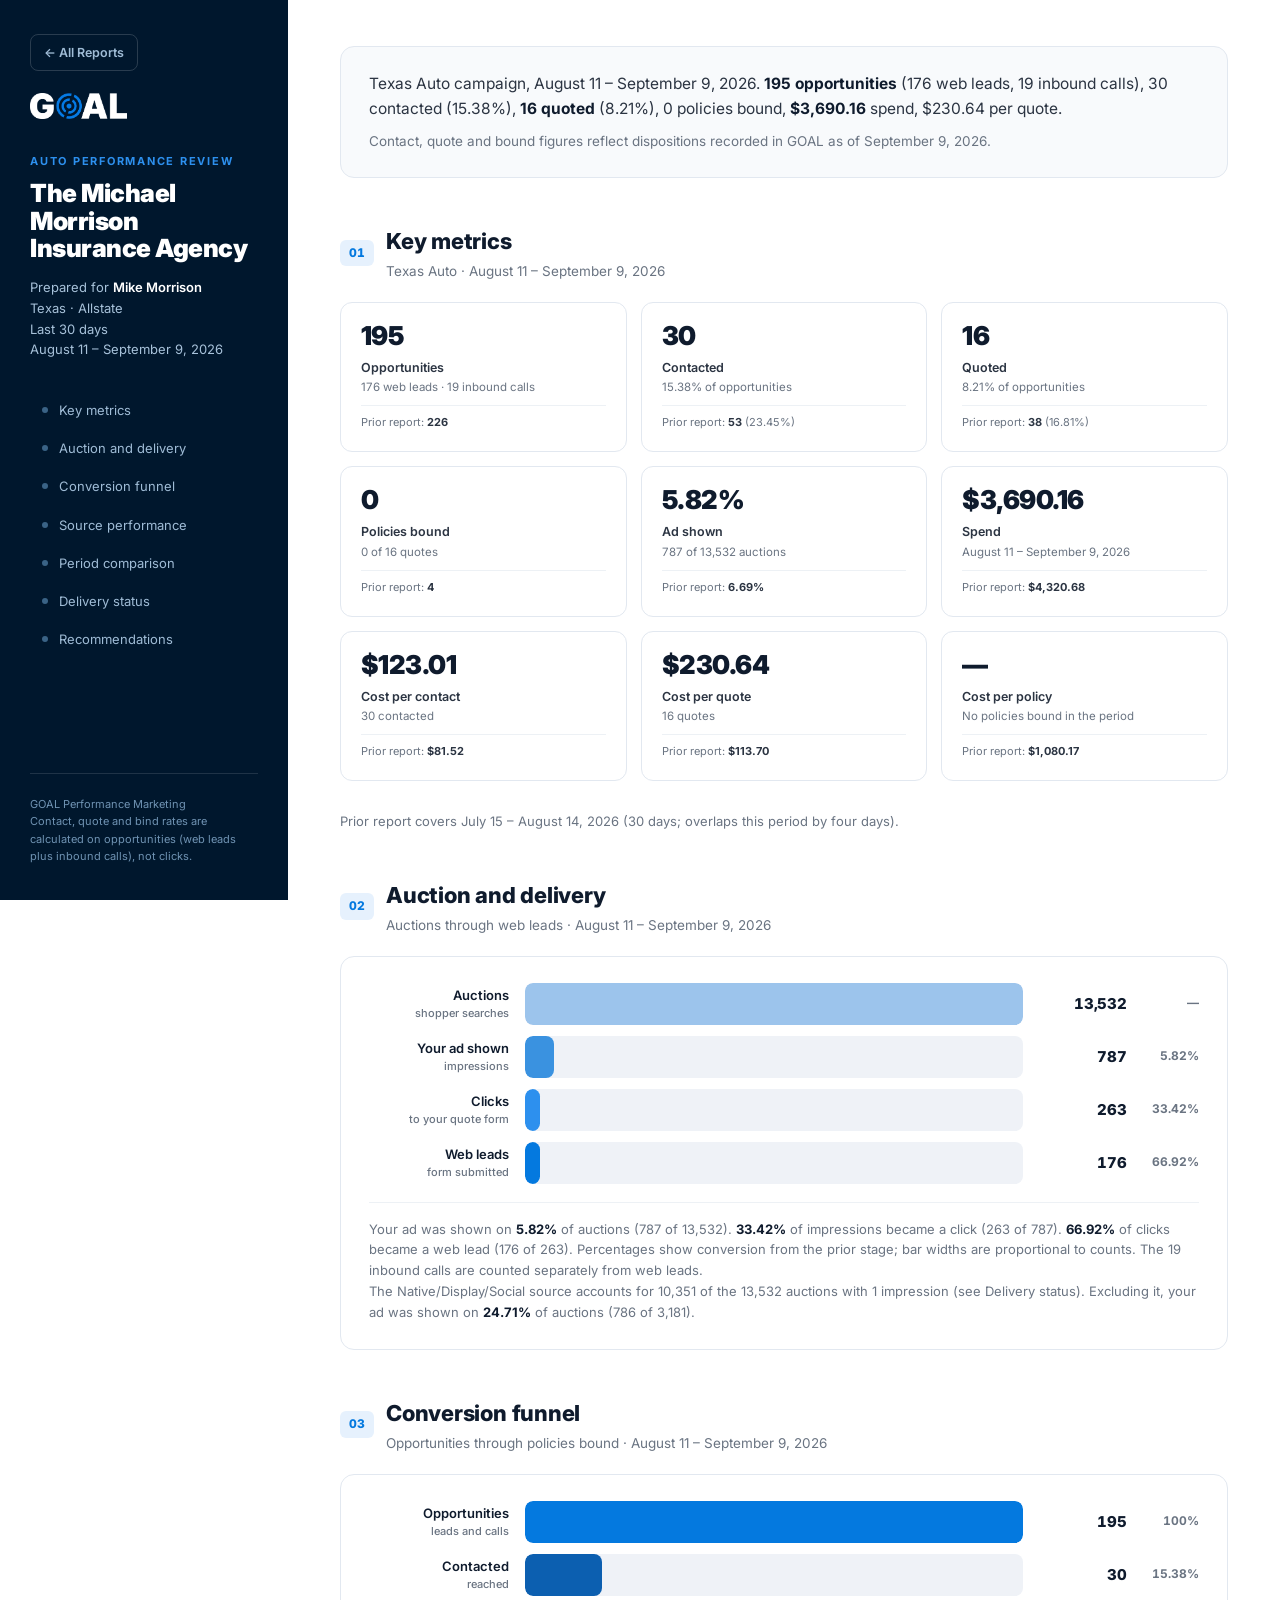
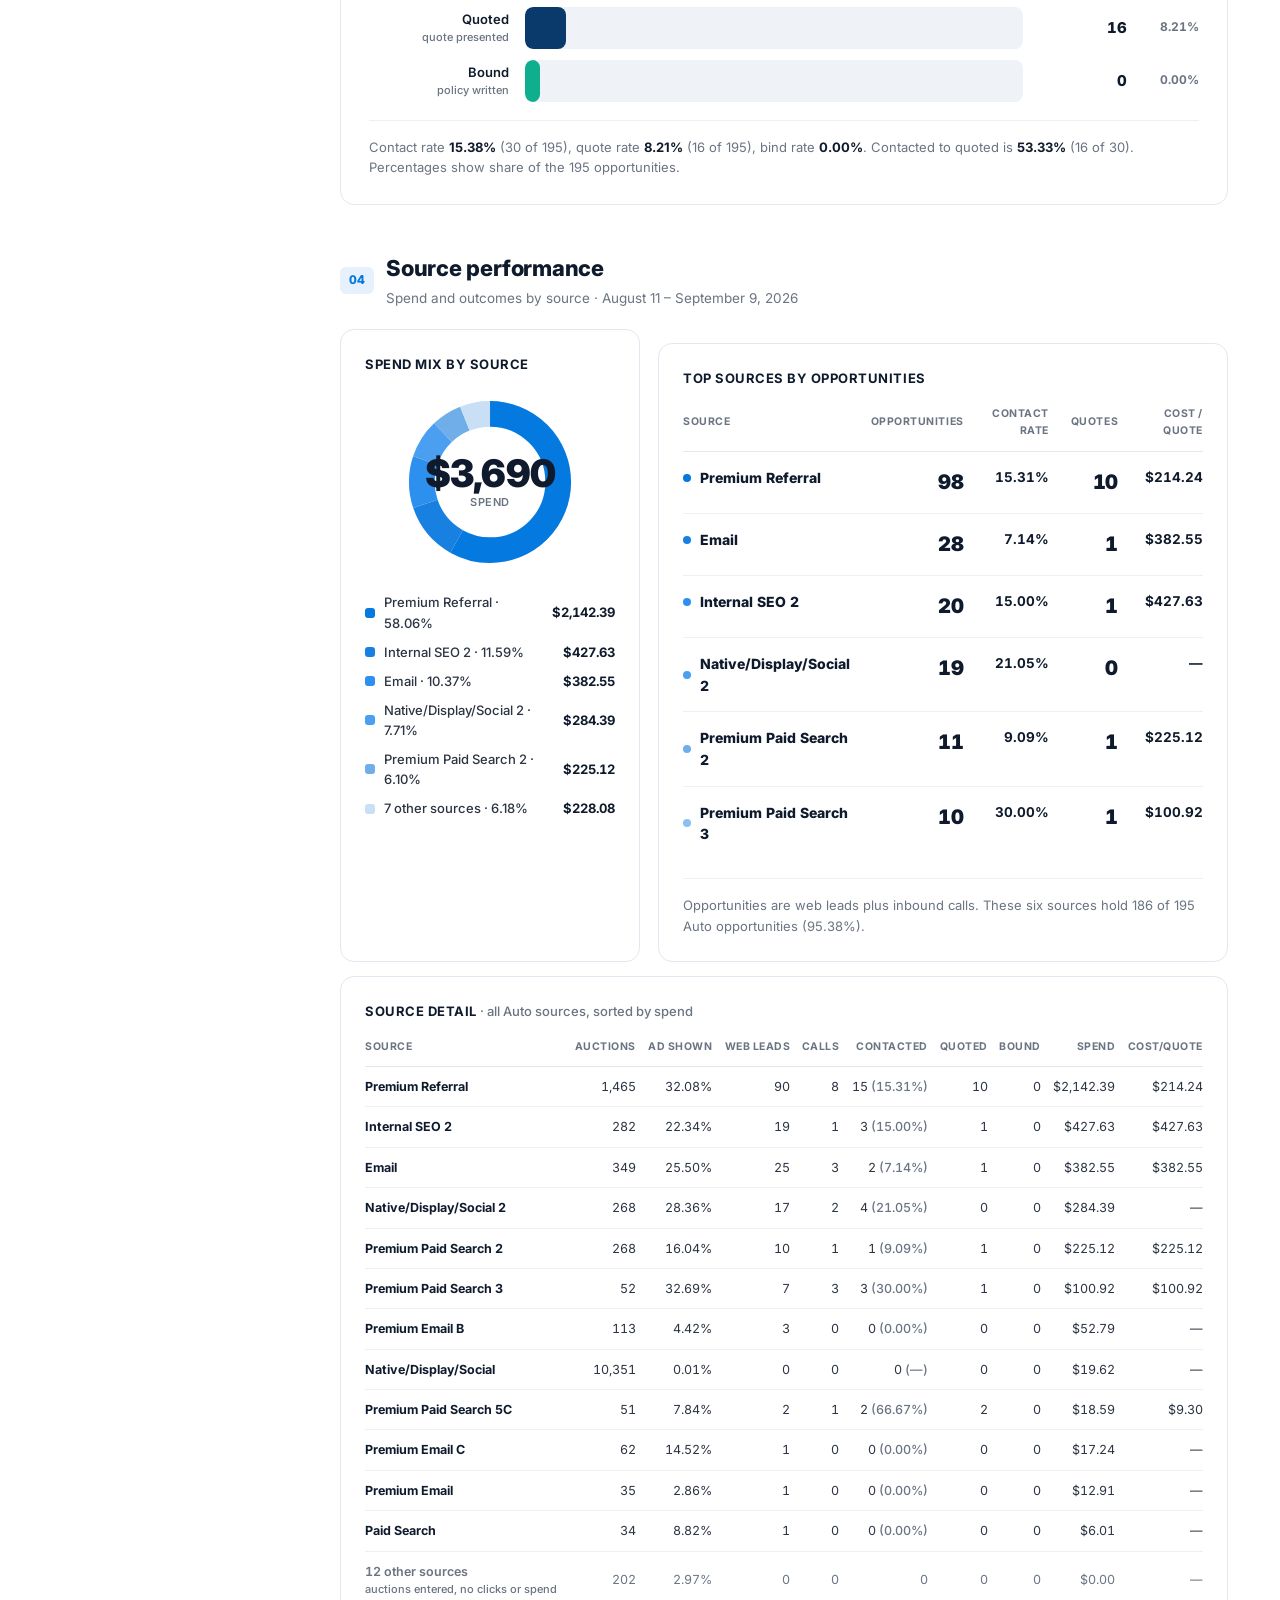
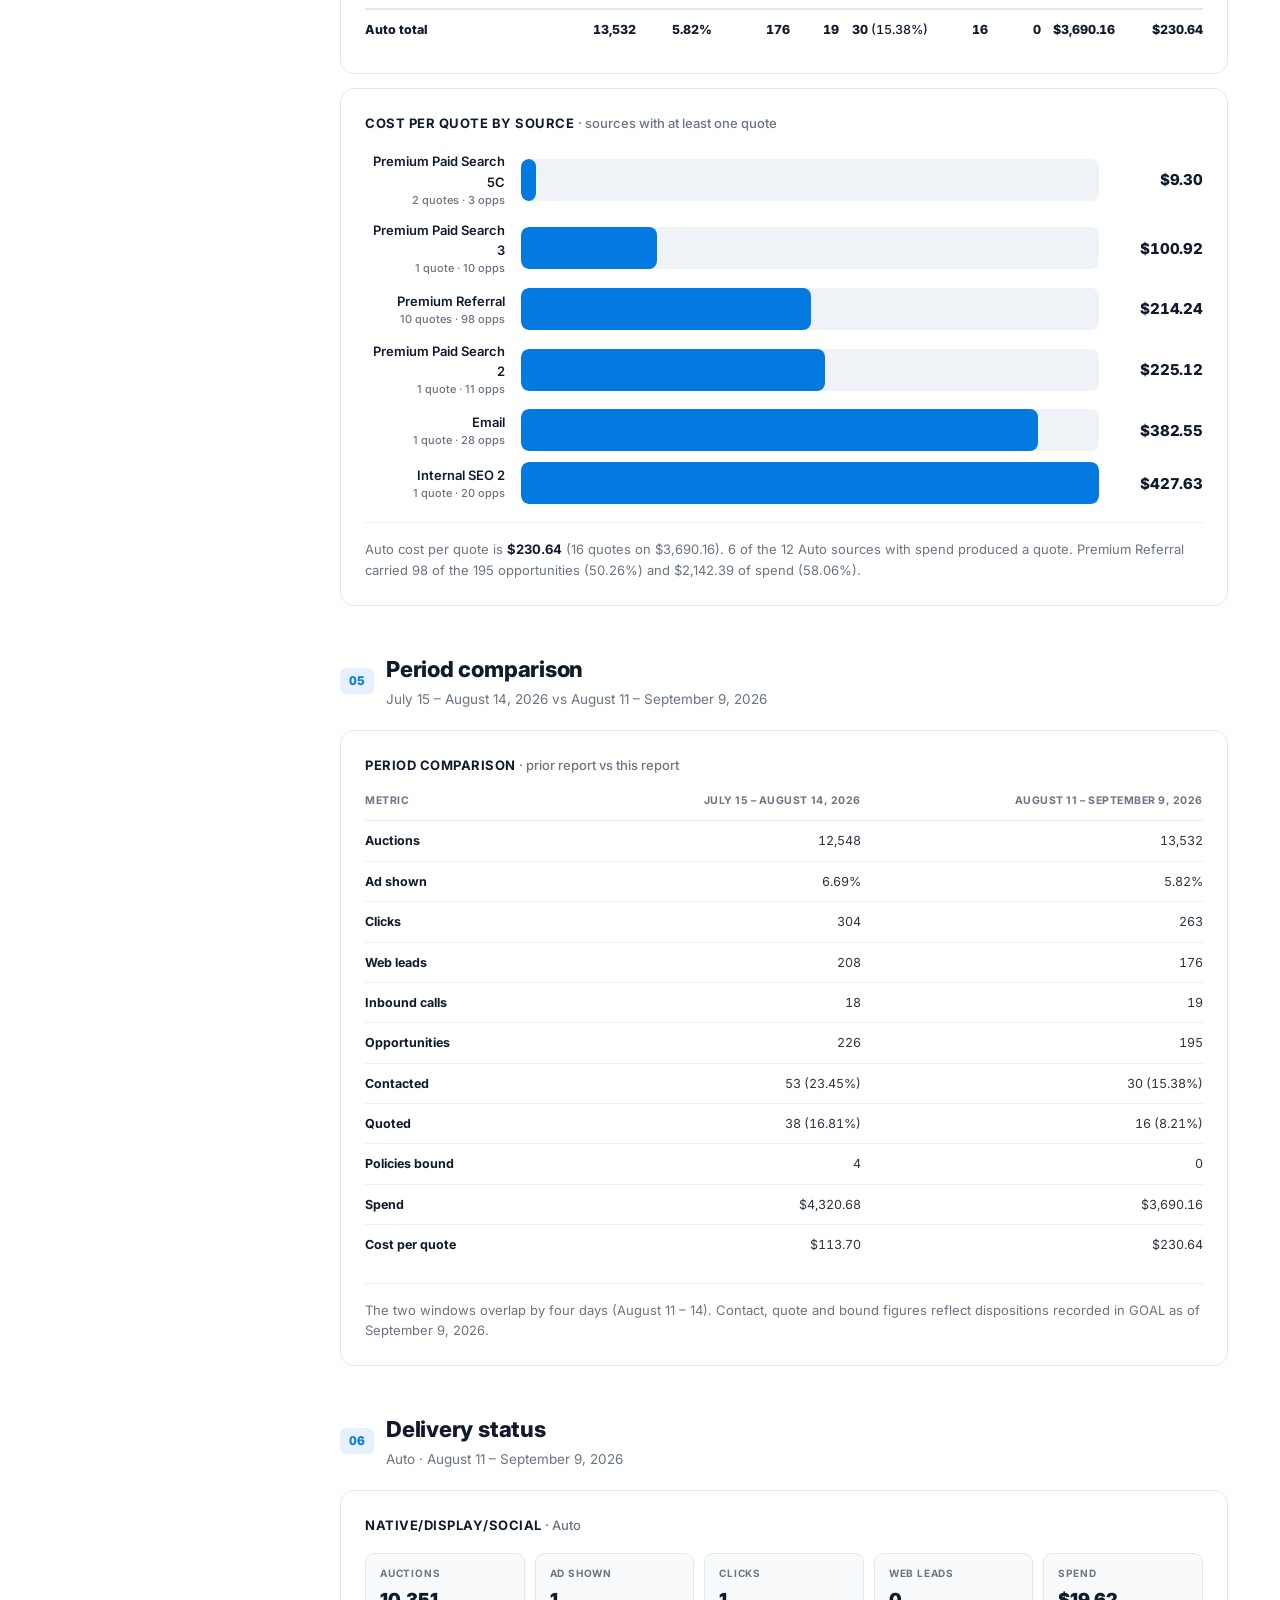
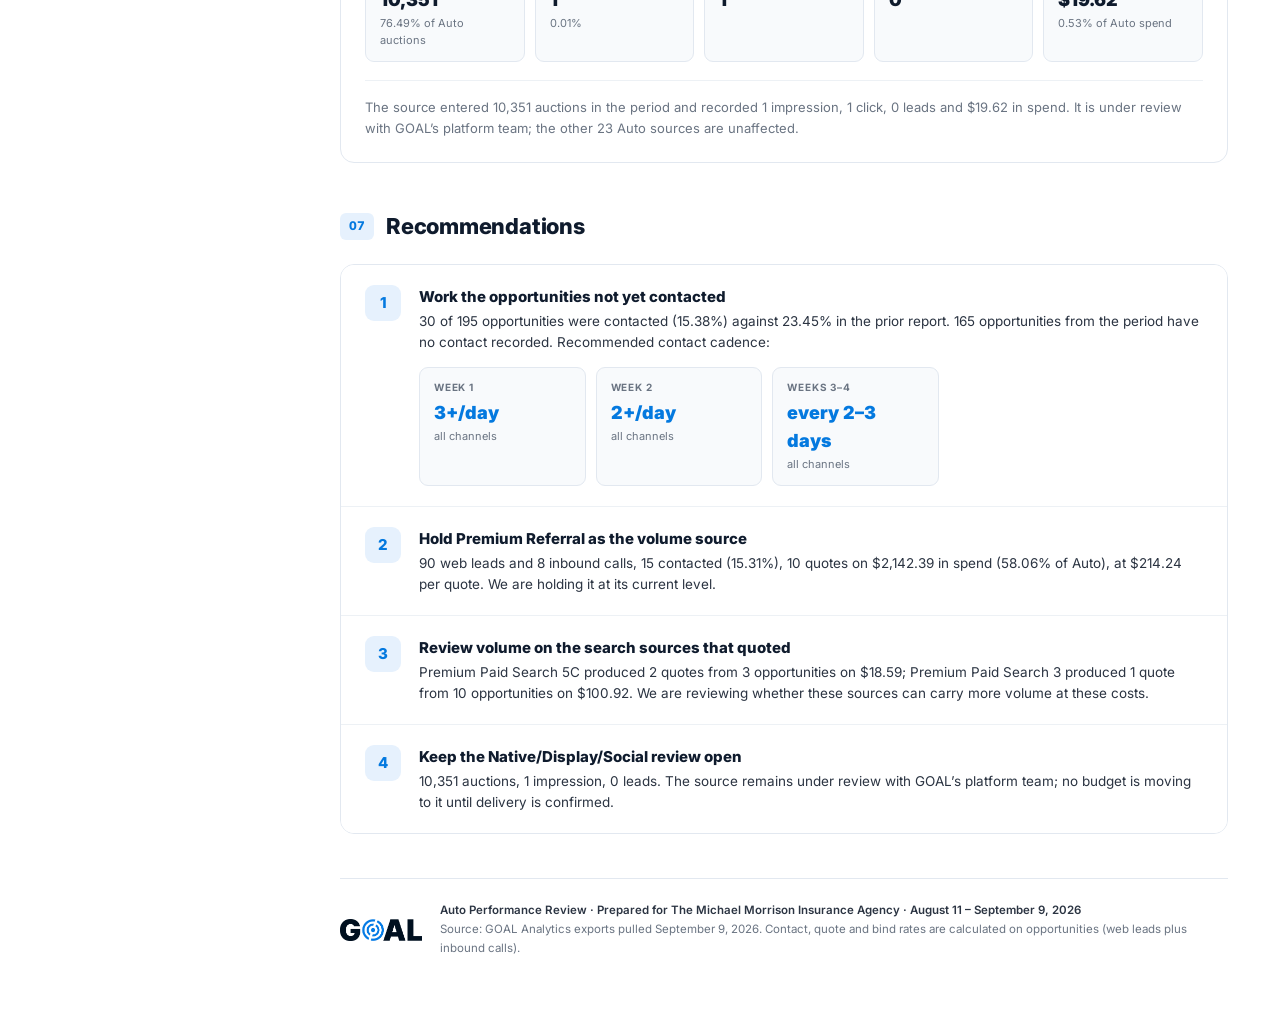
==== commit 1637204e: "Auto review: correct disposition note, drop import recommendation Dispositions are current through t" ====
--- a/reports/auto-performance-review.html
+++ b/reports/auto-performance-review.html
@@ -27,7 +27,7 @@
   <main class="main">
 
     <div class="exec">
-      <p>Texas Auto campaign, August 11 &ndash; September 9, 2026. <b>195 opportunities</b> (176 web leads, 19 inbound calls), 30 contacted (15.38%), <b>16 quoted</b> (8.21%), 0 policies bound, <b>$3,690.16</b> spend, $230.64 per quote.</p><p>Contact, quote and bound figures reflect dispositions recorded in GOAL as of September 9, 2026. The most recent CRM disposition import on file is August 14, 2026; outcomes for leads received after that date update with the next import.</p>
+      <p>Texas Auto campaign, August 11 &ndash; September 9, 2026. <b>195 opportunities</b> (176 web leads, 19 inbound calls), 30 contacted (15.38%), <b>16 quoted</b> (8.21%), 0 policies bound, <b>$3,690.16</b> spend, $230.64 per quote.</p><p>Contact, quote and bound figures reflect dispositions recorded in GOAL as of September 9, 2026.</p>
     </div>
 
     <section class="block" id="s1">
@@ -68,7 +68,7 @@
 
     <section class="block" id="s5">
       <div class="bhead"><span class="ix">05</span><div><h2>Period comparison</h2><p>July 15 &ndash; August 14, 2026 vs August 11 &ndash; September 9, 2026</p></div></div>
-<div class="panel"><div class="pt">Period comparison <span>&middot; prior report vs this report</span></div><table class="dt"><thead><tr><th>Metric</th><th class="r">July 15 &ndash; August 14, 2026</th><th class="r">August 11 &ndash; September 9, 2026</th></tr></thead><tbody><tr><td class="nm">Auctions</td><td class="r">12,548</td><td class="r">13,532</td></tr><tr><td class="nm">Ad shown</td><td class="r">6.69%</td><td class="r">5.82%</td></tr><tr><td class="nm">Clicks</td><td class="r">304</td><td class="r">263</td></tr><tr><td class="nm">Web leads</td><td class="r">208</td><td class="r">176</td></tr><tr><td class="nm">Inbound calls</td><td class="r">18</td><td class="r">19</td></tr><tr><td class="nm">Opportunities</td><td class="r">226</td><td class="r">195</td></tr><tr><td class="nm">Contacted</td><td class="r">53 (23.45%)</td><td class="r">30 (15.38%)</td></tr><tr><td class="nm">Quoted</td><td class="r">38 (16.81%)</td><td class="r">16 (8.21%)</td></tr><tr><td class="nm">Policies bound</td><td class="r">4</td><td class="r">0</td></tr><tr><td class="nm">Spend</td><td class="r">$4,320.68</td><td class="r">$3,690.16</td></tr><tr><td class="nm">Cost per quote</td><td class="r">$113.70</td><td class="r">$230.64</td></tr></tbody></table><div class="fnote">The two windows overlap by four days (August 11 &ndash; 14). Contact, quote and bound figures reflect dispositions recorded in GOAL as of September 9, 2026. The most recent CRM disposition import on file is August 14, 2026; outcomes for leads received after that date update with the next import.</div></div>
+<div class="panel"><div class="pt">Period comparison <span>&middot; prior report vs this report</span></div><table class="dt"><thead><tr><th>Metric</th><th class="r">July 15 &ndash; August 14, 2026</th><th class="r">August 11 &ndash; September 9, 2026</th></tr></thead><tbody><tr><td class="nm">Auctions</td><td class="r">12,548</td><td class="r">13,532</td></tr><tr><td class="nm">Ad shown</td><td class="r">6.69%</td><td class="r">5.82%</td></tr><tr><td class="nm">Clicks</td><td class="r">304</td><td class="r">263</td></tr><tr><td class="nm">Web leads</td><td class="r">208</td><td class="r">176</td></tr><tr><td class="nm">Inbound calls</td><td class="r">18</td><td class="r">19</td></tr><tr><td class="nm">Opportunities</td><td class="r">226</td><td class="r">195</td></tr><tr><td class="nm">Contacted</td><td class="r">53 (23.45%)</td><td class="r">30 (15.38%)</td></tr><tr><td class="nm">Quoted</td><td class="r">38 (16.81%)</td><td class="r">16 (8.21%)</td></tr><tr><td class="nm">Policies bound</td><td class="r">4</td><td class="r">0</td></tr><tr><td class="nm">Spend</td><td class="r">$4,320.68</td><td class="r">$3,690.16</td></tr><tr><td class="nm">Cost per quote</td><td class="r">$113.70</td><td class="r">$230.64</td></tr></tbody></table><div class="fnote">The two windows overlap by four days (August 11 &ndash; 14). Contact, quote and bound figures reflect dispositions recorded in GOAL as of September 9, 2026.</div></div>
     </section>
 
     <section class="block" id="s6">
@@ -78,7 +78,7 @@
 
     <section class="block" id="s7" style="margin-bottom:0;">
       <div class="bhead"><span class="ix">07</span><div><h2>Recommendations</h2></div></div>
-<div class="plan"><div class="pstep"><div class="num">1</div><div><div class="h">Work the opportunities not yet contacted</div><div class="b">30 of 195 opportunities were contacted (15.38%) against 23.45% in the prior report. 165 opportunities from the period have no contact recorded. Recommended contact cadence:<div class="cad"><div class="c"><div class="w">Week 1</div><div class="n">3+/day</div><div class="s">all channels</div></div><div class="c"><div class="w">Week 2</div><div class="n">2+/day</div><div class="s">all channels</div></div><div class="c"><div class="w">Weeks 3&ndash;4</div><div class="n">every 2&ndash;3 days</div><div class="s">all channels</div></div></div></div></div></div><div class="pstep"><div class="num">2</div><div><div class="h">Send the next disposition export</div><div class="b">The most recent CRM disposition import on file is August 14, 2026. Contact, quote and bound counts for August 11 &ndash; September 9, 2026 update when the next Lead Manager export is imported; quote rate and cost per quote in this report move with it.</div></div></div><div class="pstep"><div class="num">3</div><div><div class="h">Hold Premium Referral as the volume source</div><div class="b">90 web leads and 8 inbound calls, 15 contacted (15.31%), 10 quotes on $2,142.39 in spend (58.06% of Auto), at $214.24 per quote. We are holding it at its current level.</div></div></div><div class="pstep"><div class="num">4</div><div><div class="h">Review volume on the search sources that quoted</div><div class="b">Premium Paid Search 5C produced 2 quotes from 3 opportunities on $18.59; Premium Paid Search 3 produced 1 quote from 10 opportunities on $100.92. We are reviewing whether these sources can carry more volume at these costs.</div></div></div><div class="pstep"><div class="num">5</div><div><div class="h">Keep the Native/Display/Social review open</div><div class="b">10,351 auctions, 1 impression, 0 leads. The source remains under review with GOAL&rsquo;s platform team; no budget is moving to it until delivery is confirmed.</div></div></div></div>
+<div class="plan"><div class="pstep"><div class="num">1</div><div><div class="h">Work the opportunities not yet contacted</div><div class="b">30 of 195 opportunities were contacted (15.38%) against 23.45% in the prior report. 165 opportunities from the period have no contact recorded. Recommended contact cadence:<div class="cad"><div class="c"><div class="w">Week 1</div><div class="n">3+/day</div><div class="s">all channels</div></div><div class="c"><div class="w">Week 2</div><div class="n">2+/day</div><div class="s">all channels</div></div><div class="c"><div class="w">Weeks 3&ndash;4</div><div class="n">every 2&ndash;3 days</div><div class="s">all channels</div></div></div></div></div></div><div class="pstep"><div class="num">2</div><div><div class="h">Hold Premium Referral as the volume source</div><div class="b">90 web leads and 8 inbound calls, 15 contacted (15.31%), 10 quotes on $2,142.39 in spend (58.06% of Auto), at $214.24 per quote. We are holding it at its current level.</div></div></div><div class="pstep"><div class="num">3</div><div><div class="h">Review volume on the search sources that quoted</div><div class="b">Premium Paid Search 5C produced 2 quotes from 3 opportunities on $18.59; Premium Paid Search 3 produced 1 quote from 10 opportunities on $100.92. We are reviewing whether these sources can carry more volume at these costs.</div></div></div><div class="pstep"><div class="num">4</div><div><div class="h">Keep the Native/Display/Social review open</div><div class="b">10,351 auctions, 1 impression, 0 leads. The source remains under review with GOAL&rsquo;s platform team; no budget is moving to it until delivery is confirmed.</div></div></div></div>
     </section>
 
 
